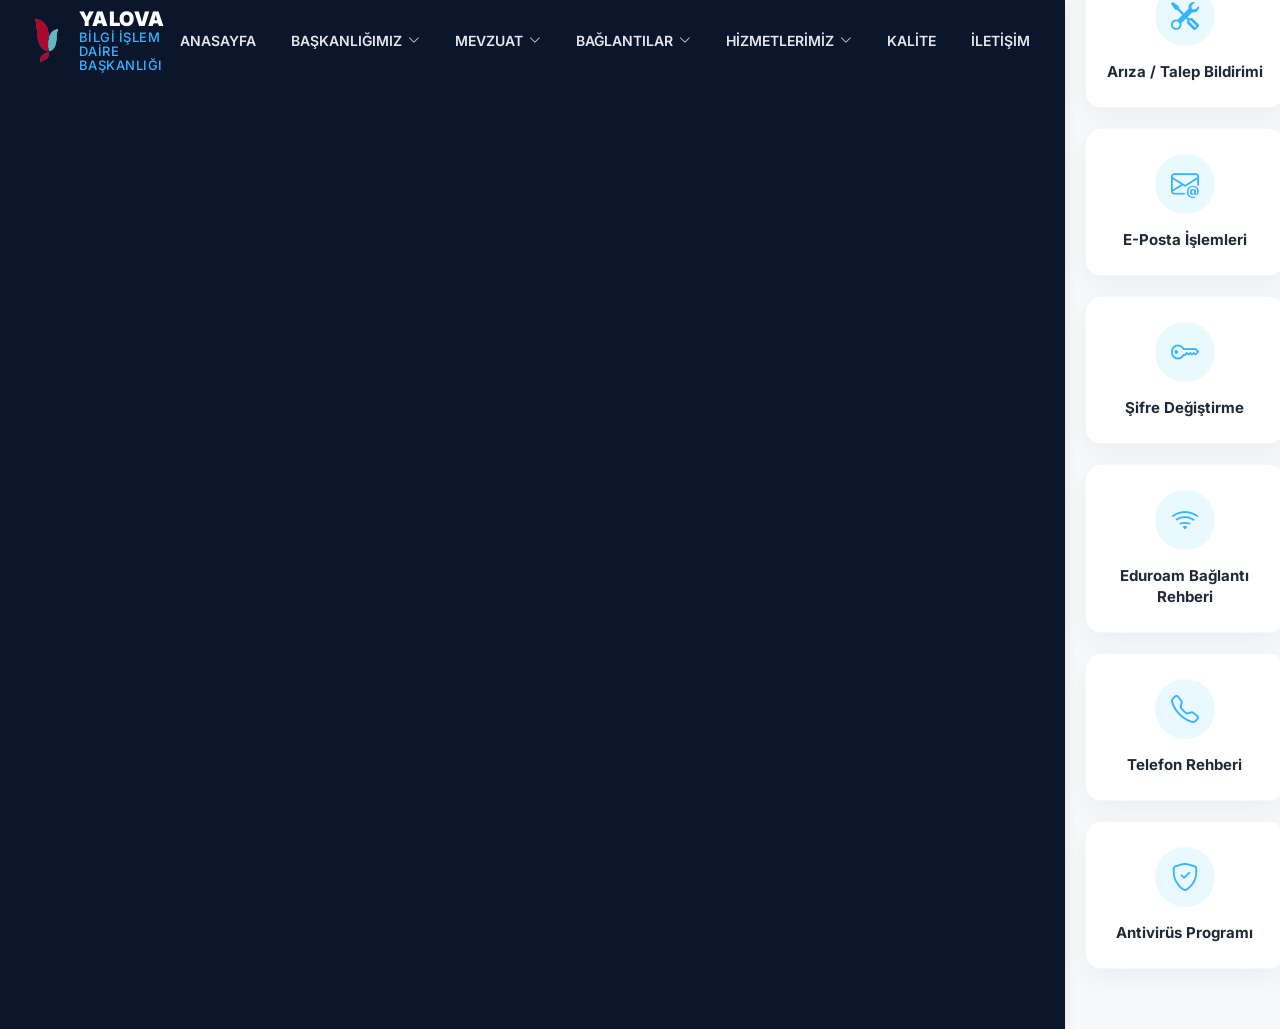
==== bilgi-islem.html @ 0c7792df "Fix BİDB sidebar link and add BİDB page files" ====
﻿<!DOCTYPE html>
<html lang="tr">
<head>
    <meta charset="UTF-8">
    <meta name="viewport" content="width=device-width, initial-scale=1.0">
    <title>Yalova Üniversitesi</title>
    <meta name="description" content="Yalova Üniversitesi resmi web sitesi">
    <link rel="preconnect" href="https://fonts.googleapis.com">
    <link rel="preconnect" href="https://fonts.gstatic.com" crossorigin>
    <link href="https://fonts.googleapis.com/css2?family=Inter:wght@300;400;500;600;700&display=swap" rel="stylesheet">
    <link href="https://cdn.jsdelivr.net/npm/bootstrap@5.3.3/dist/css/bootstrap.min.css" rel="stylesheet">
    <link href="https://cdn.jsdelivr.net/npm/bootstrap-icons@1.11.3/font/bootstrap-icons.min.css" rel="stylesheet">
    <link rel="stylesheet" href="css/sidebar.css">
    <link rel="stylesheet" href="css/slider.css">
    <link rel="stylesheet" href="css/quick-access.css">
    <link rel="stylesheet" href="css/news.css">
    <link rel="stylesheet" href="css/announcements.css?v=5">
    <link rel="stylesheet" href="css/events.css">
    <link rel="stylesheet" href="css/stats.css">
    <link rel="stylesheet" href="css/gallery.css">
    <link rel="stylesheet" href="css/footer.css">
    <link rel="stylesheet" href="css/bilgi-islem.css">
    <link rel="stylesheet" href="css/footer.css">
</head>
<body>

    <!-- 1. BİDB ÖZEL YATAY NAVBAR -->
    <header class="bidb-navbar">
        <div class="nav-container">
            <!-- Logo -->
            <a href="index.html" class="bidb-logo">
                <img src="yeni_logo_transparent.png" alt="Yalova Logo">
                <div class="bidb-logo-text">YALOVA<span>BİLGİ İŞLEM DAİRE BAŞKANLIĞI</span></div>
            </a>
            
            <!-- Menü -->
            <ul class="bidb-menu">
                <li><a href="bilgi-islem.html">ANASAYFA</a></li>
                <li>
                    <a href="#">BAŞKANLIĞIMIZ <i class="bi bi-chevron-down" style="font-size:12px;"></i></a>
                    <ul class="bidb-dropdown">
                        <li><a href="#">Misyon-Vizyon</a></li>
                        <li><a href="#">Görev Tanımları</a></li>
                        <li><a href="#">Yönetim</a></li>
                        <li><a href="#">Personeller Listesi</a></li>
                        <li><a href="#">Organizasyon Şeması</a></li>
                    </ul>
                </li>
                <li>
                    <a href="#">MEVZUAT <i class="bi bi-chevron-down" style="font-size:12px;"></i></a>
                    <ul class="bidb-dropdown">
                        <li><a href="#">Yönetmelikler</a></li>
                        <li><a href="#">Yönergeler</a></li>
                        <li><a href="#">Genelgeler</a></li>
                    </ul>
                </li>
                <li>
                    <a href="#">BAĞLANTILAR <i class="bi bi-chevron-down" style="font-size:12px;"></i></a>
                    <ul class="bidb-dropdown">
                        <li><a href="#">E-Posta Doğrulama</a></li>
                        <li><a href="#">Telefon Rehberi</a></li>
                        <li><a href="#">Antivirüs Programları</a></li>
                        <li><a href="#">Şifre Değiştirme İşlemleri</a></li>
                    </ul>
                </li>
                <li>
                    <a href="#">HİZMETLERİMİZ <i class="bi bi-chevron-down" style="font-size:12px;"></i></a>
                    <ul class="bidb-dropdown">
                        <li><a href="#">Arıza/Talep Takip Sistemi</a></li>
                        <li><a href="#">İp Telefon Kullanımı</a></li>
                        <li><a href="#">MaxQda Analiz Programı</a></li>
                    </ul>
                </li>
                <li><a href="#">KALİTE</a></li>
                <li><a href="#">İLETİŞİM</a></li>
            </ul>

            <button class="mobile-toggle"><i class="bi bi-list"></i></button>
        </div>
    </header>

    <!-- 2. SADE SLIDER -->
    <section class="bidb-slider-section">
        <div class="bidb-slide active">
            <!-- Örnek görsel için galerideki resimlerden birini kullandık -->
            <img src="images/galeri2.jpg" alt="Bilgi İşlem Merkezi">
            <div class="bidb-slide-content">
                <h2>Dijital Dönüşüm</h2>
                <p>Yalova Üniversitesi Bilişim Altyapısı Güçleniyor</p>
            </div>
        </div>
        <div class="bidb-slide">
            <img src="images/galeri4.jpg" alt="Laboratuvarlar">
            <div class="bidb-slide-content">
                <h2>Teknoloji Laboratuvarları</h2>
                <p>Öğrencilerimiz için modern ve kesintisiz ağ hizmetleri</p>
            </div>
        </div>
        
        <!-- Slider Kontrolleri -->
        <div class="slider-controls">
            <button class="slider-btn" id="bidbPrevBtn"><i class="bi bi-chevron-left"></i></button>
            <button class="slider-btn" id="bidbNextBtn"><i class="bi bi-chevron-right"></i></button>
        </div>
    </section>

    <!-- 3. HIZLI ERİŞİM (QUICK ACCESS) -->
    <section class="bidb-quick-access">
        <div class="quick-grid">
            <!-- Kart 1 -->
            <a href="#" class="quick-card">
                <div class="quick-icon-wrap"><i class="bi bi-tools"></i></div>
                <h3 class="quick-title">Arıza / Talep Bildirimi</h3>
            </a>
            <!-- Kart 2 -->
            <a href="#" class="quick-card">
                <div class="quick-icon-wrap"><i class="bi bi-envelope-at"></i></div>
                <h3 class="quick-title">E-Posta İşlemleri</h3>
            </a>
            <!-- Kart 3 -->
            <a href="#" class="quick-card">
                <div class="quick-icon-wrap"><i class="bi bi-key"></i></div>
                <h3 class="quick-title">Şifre Değiştirme</h3>
            </a>
            <!-- Kart 4 -->
            <a href="#" class="quick-card">
                <div class="quick-icon-wrap"><i class="bi bi-wifi"></i></div>
                <h3 class="quick-title">Eduroam Bağlantı Rehberi</h3>
            </a>
            <!-- Kart 5 -->
            <a href="#" class="quick-card">
                <div class="quick-icon-wrap"><i class="bi bi-telephone"></i></div>
                <h3 class="quick-title">Telefon Rehberi</h3>
            </a>
            <!-- Kart 6 -->
            <a href="#" class="quick-card">
                <div class="quick-icon-wrap"><i class="bi bi-shield-check"></i></div>
                <h3 class="quick-title">Antivirüs Programı</h3>
            </a>
        </div>
    </section>

    <!-- Örnek İçerik Alanı -->
    <section class="bidb-content-area">
        <h2 class="section-title">Duyurular & Güncellemeler</h2>
        <p style="color: var(--bidb-text-light); line-height: 1.6;">Bilgi İşlem Daire Başkanlığı sayfamıza hoş geldiniz. Yukarıdaki Hızlı Erişim menülerini kullanarak üniversitemizin bilişim hizmetlerine kolayca ulaşabilirsiniz. Bu sayfa içerikleri tamamen Bilgi İşlem biriminin resmi web yapısına sadık kalarak, daha modern ve kullanıcı dostu bir arayüzle sunulması amacıyla tasarlanmıştır.</p>
    </section>
<footer class="site-footer">
            <div class="footer-container">
                <!-- Sütun 1: İletişim -->
                <div class="footer-col">
                    <a href="index.html" class="footer-logo">
                        <img src="yeni_logo_transparent.png" alt="Yalova Logo" class="footer-logo-img">
                        <div class="footer-logo-text">YALOVA<span>ÜNİVERSİTESİ</span></div>
                    </a>
                    <ul class="footer-contact-list">
                        <li>
                            <i class="bi bi-geo-alt-fill"></i>
                            <span>Çınarcık Yolu Üzeri Merkez Kampüs<br>77200 Merkez / YALOVA</span>
                        </li>
                        <li>
                            <i class="bi bi-telephone-fill"></i>
                            <span>0 226 815 50 00</span>
                        </li>
                        <li>
                            <i class="bi bi-envelope-fill"></i>
                            <span>iletisim@yalova.edu.tr</span>
                        </li>
                    </ul>
                </div>

                <!-- Sütun 2: Üniversitemiz -->
                <div class="footer-col">
                    <h3 class="footer-heading">Üniversitemiz</h3>
                    <ul class="footer-links">
                        <li><a href="#">Hakkımızda</a></li>
                        <li><a href="#">Vizyon ve Misyon</a></li>
                        <li><a href="#">Yönetim</a></li>
                        <li><a href="#">Senato Kararları</a></li>
                        <li><a href="#">Kalite Koordinatörlüğü</a></li>
                        <li><a href="#">Mevzuat</a></li>
                    </ul>
                </div>

                <!-- Sütun 3: Akademik -->
                <div class="footer-col">
                    <h3 class="footer-heading">Akademik</h3>
                    <ul class="footer-links">
                        <li><a href="#">Fakülteler</a></li>
                        <li><a href="#">Enstitüler</a></li>
                        <li><a href="#">Yüksekokullar</a></li>
                        <li><a href="#">Meslek Yüksekokulları</a></li>
                        <li><a href="#">Araştırma Merkezleri</a></li>
                        <li><a href="#">Akademik Takvim</a></li>
                    </ul>
                </div>

                <!-- Sütun 4: Bülten & Sosyal Medya -->
                <div class="footer-col">
                    <h3 class="footer-heading">E-Bülten & Sosyal Medya</h3>
                    <div class="footer-newsletter">
                        <p>Kampüsteki son haberler, etkinlikler ve duyurulardan haberdar olmak için e-bültene kayıt olun.</p>
                        <form class="newsletter-form">
                            <input type="email" placeholder="E-posta adresiniz" class="newsletter-input" required>
                            <button type="submit" class="newsletter-btn">ABONE OL</button>
                        </form>
                    </div>
                    <div class="footer-socials">
                        <a href="#" title="Facebook"><i class="bi bi-facebook"></i></a>
                        <a href="#" title="Twitter"><i class="bi bi-twitter-x"></i></a>
                        <a href="#" title="Instagram"><i class="bi bi-instagram"></i></a>
                        <a href="#" title="LinkedIn"><i class="bi bi-linkedin"></i></a>
                        <a href="#" title="YouTube"><i class="bi bi-youtube"></i></a>
                    </div>
                </div>
            </div>

            <!-- Alt Bar -->
            <div class="footer-bottom">
                <div class="footer-bottom-text">
                    &copy; 2026 Yalova Üniversitesi - Tüm Hakları Saklıdır.
                </div>
                <div class="footer-bottom-links">
                    <a href="#">Gizlilik Politikası</a>
                    <a href="#">Kullanım Koşulları</a>
                    <a href="#">KVKK Aydınlatma Metni</a>
                </div>
            </div>
        </footer>
    <script src="js/bidb-slider.js"></script>
</body>
</html>
---- css/sidebar.css ----
/* =========================================
   YALOVA ÜNİVERSİTESİ — SIDEBAR CSS (AÇIK TEMA)
   Fotodaki tasarım referans alındı
   ========================================= */

@import url('https://fonts.googleapis.com/css2?family=Inter:wght@300;400;500;600;700&display=swap');

/* ---- VARIABLES ---- */
:root {
    --sidebar-width: 300px;

    --clr-red:        #C0162C;
    --clr-red-light:  #f8e8ea;
    --clr-red-mid:    #e8c0c6;

    --clr-bg:         #f4f5f7;
    --clr-surface:    #ffffff;
    --clr-border:     #e4e6ea;
    --clr-divider:    #eeeff2;

    --clr-text:       #1a1a2e;
    --clr-text-muted: #5a6270;
    --clr-text-dim:   #9aa0ab;

    --clr-label:      #9aa0ab;

    --radius-sm: 8px;
    --radius-md: 10px;

    --transition: all 0.22s cubic-bezier(0.4, 0, 0.2, 1);
    --shadow-sidebar: 2px 0 16px rgba(0,0,0,0.08);
}

/* ---- RESET ---- */
*, *::before, *::after {
    margin: 0; padding: 0;
    box-sizing: border-box;
}
html { scroll-behavior: smooth; }

body {
    font-family: 'Inter', sans-serif;
    background: var(--clr-bg);
    color: var(--clr-text);
    display: flex;
    min-height: 100vh;
    overflow-x: hidden;
}

a { text-decoration: none; color: inherit; }

/* Ana İçerik — Sidebar'ın sağındaki alan */
.main-content {
    margin-left: var(--sidebar-width);
    flex: 1;
    min-height: 100vh;
    overflow-y: auto;
    overflow-x: hidden;
}

/* =========================================
   SIDEBAR
   ========================================= */
.sidebar {
    position: fixed;
    top: 0; left: 0;
    width: var(--sidebar-width);
    height: 100vh;
    background: var(--clr-surface);
    border-right: 1px solid var(--clr-border);
    display: flex;
    flex-direction: column;
    z-index: 1000;
    overflow: hidden;
    box-shadow: var(--shadow-sidebar);
}

/* ---- LOGO ---- */
.sidebar-logo {
    padding: 22px 20px 18px;
    border-bottom: 1px solid var(--clr-divider);
    flex-shrink: 0;
}

.logo-wrapper {
    display: flex;
    align-items: center;
    gap: 12px;
    cursor: pointer;
}

.logo-img {
    width: 52px;
    height: 52px;
    object-fit: contain;
    flex-shrink: 0;
    transition: var(--transition);
}

.logo-wrapper:hover .logo-img {
    transform: scale(1.05);
}

.logo-text {
    display: flex;
    flex-direction: column;
    line-height: 1.15;
}

.logo-title {
    font-size: 18px;
    font-weight: 700;
    color: var(--clr-text);
    letter-spacing: 1px;
}

.logo-sub {
    font-size: 13px;
    font-weight: 500;
    color: var(--clr-text-muted);
    letter-spacing: 0.3px;
    margin-top: 2px;
}

/* ---- SEARCH ---- */
.sidebar-search {
    padding: 14px 16px 10px;
    flex-shrink: 0;
}

.search-box {
    position: relative;
    display: flex;
    align-items: center;
}

.search-icon {
    position: absolute;
    left: 12px;
    color: var(--clr-text-dim);
    font-size: 14px;
    pointer-events: none;
}

#sidebarSearch {
    width: 100%;
    background: var(--clr-bg);
    border: 1px solid var(--clr-border);
    border-radius: var(--radius-sm);
    padding: 10px 12px 10px 36px;
    color: var(--clr-text);
    font-size: 14px;
    font-family: 'Inter', sans-serif;
    transition: var(--transition);
    outline: none;
}

#sidebarSearch::placeholder {
    color: var(--clr-text-dim);
}

#sidebarSearch:focus {
    border-color: var(--clr-red);
    background: #fff;
    box-shadow: 0 0 0 3px rgba(192,22,44,0.1);
}

/* ---- HIZLI ERİŞİM ---- */
.quick-links {
    padding: 4px 14px 8px;
    display: flex;
    flex-direction: column;
    gap: 2px;
    border-bottom: 1px solid var(--clr-divider);
    flex-shrink: 0;
}

.quick-btn {
    display: flex;
    align-items: center;
    gap: 8px;
    padding: 8px 12px;
    border-radius: var(--radius-sm);
    font-size: 12px;
    font-weight: 600;
    letter-spacing: 0.3px;
    transition: var(--transition);
    cursor: pointer;
}

.quick-btn i {
    font-size: 14px;
}

/* Kırmızı dolu buton (ADAY ÖĞRENCİ) */
.quick-btn-primary {
    background: var(--clr-red);
    color: #fff;
}

.quick-btn-primary:hover {
    background: #a01325;
    color: #fff;
    transform: translateX(2px);
    box-shadow: 0 4px 14px rgba(192,22,44,0.3);
}

/* Düz linkler (ÖĞRENCİ, MEZUN) */
.quick-btn-secondary {
    background: transparent;
    color: var(--clr-text);
}

.quick-btn-secondary i {
    color: var(--clr-text-muted);
}

.quick-btn-secondary:hover {
    background: var(--clr-bg);
    color: var(--clr-red);
    padding-left: 20px;
}

.quick-btn-secondary:hover i {
    color: var(--clr-red);
}

/* ---- NAVİGASYON ---- */
.sidebar-nav {
    flex: 1;
    overflow-y: auto;
    overflow-x: hidden;
    padding: 10px 0 8px;
    scrollbar-width: thin;
    scrollbar-color: var(--clr-red-mid) transparent;
}

.sidebar-nav::-webkit-scrollbar { width: 3px; }
.sidebar-nav::-webkit-scrollbar-track { background: transparent; }
.sidebar-nav::-webkit-scrollbar-thumb { background: var(--clr-red-mid); border-radius: 4px; }

/* Kategori Etiketi */
.nav-section-label {
    padding: 14px 20px 5px;
    font-size: 11px;
    font-weight: 700;
    letter-spacing: 1.2px;
    color: var(--clr-label);
    text-transform: uppercase;
}

/* Nav Item — hem link hem tıklanabilir div */
.nav-item {
    display: flex;
    align-items: center;
    gap: 13px;
    padding: 12px 20px;
    margin: 1px 8px;
    border-radius: var(--radius-md);
    font-size: 15px;
    font-weight: 500;
    color: var(--clr-text);
    cursor: pointer;
    transition: var(--transition);
    user-select: none;
    position: relative;
}

.nav-item:hover {
    background: var(--clr-bg);
    color: var(--clr-red);
}

.nav-item:hover .nav-icon {
    color: var(--clr-red);
}

/* Aktif öğe */
.nav-item.active {
    background: var(--clr-red-light);
    color: var(--clr-red);
    font-weight: 600;
}

.nav-item.active::before {
    content: '';
    position: absolute;
    left: 0;
    top: 6px; bottom: 6px;
    width: 3px;
    background: var(--clr-red);
    border-radius: 0 3px 3px 0;
    margin-left: -8px;
}

.nav-item.active .nav-icon {
    color: var(--clr-red);
}

/* Açık submenu olan item */
.nav-item.open {
    color: var(--clr-red);
    background: var(--clr-red-light);
}

.nav-item.open .nav-arrow {
    transform: rotate(90deg);
    color: var(--clr-red);
}

.nav-item.open .nav-icon {
    color: var(--clr-red);
}

/* İkonlar */
.nav-icon {
    font-size: 17px;
    color: var(--clr-text-muted);
    flex-shrink: 0;
    transition: var(--transition);
}

.nav-text {
    flex: 1;
    white-space: nowrap;
    overflow: hidden;
    text-overflow: ellipsis;
}

/* Ok işareti */
.nav-arrow {
    font-size: 11px;
    color: var(--clr-text-dim);
    flex-shrink: 0;
    transition: transform 0.25s ease, color 0.25s ease;
    margin-left: auto;
}

/* ---- SUBMENU (FULL-PAGE MEGA MENU) ---- */
.submenu {
    position: fixed;
    top: 0 !important; /* JS'ten gelen top değerini ezer, tam sayfa olur */
    left: var(--sidebar-width);
    width: calc(100vw - var(--sidebar-width));
    height: 100vh;
    background: rgba(255, 255, 255, 0.97); /* Cam efekti için hafif saydam */
    backdrop-filter: blur(20px);
    -webkit-backdrop-filter: blur(20px);
    border: none;
    border-left: 1px solid rgba(0,0,0,0.05);
    border-radius: 0;
    box-shadow: none;
    z-index: 1050;
    margin: 0;
    
    opacity: 0;
    visibility: hidden;
    transform: translateX(-30px);
    transition: all 0.4s cubic-bezier(0.16, 1, 0.3, 1);
    
    padding: 60px 80px;
    column-width: 280px; /* Ekrana sığdığı kadar sütun açar */
    column-gap: 50px;
    overflow-y: auto;
    overflow-x: auto;
}

.submenu.open {
    opacity: 1;
    visibility: visible;
    transform: translateX(0);
}

.sub-item {
    display: flex;
    align-items: center;
    gap: 12px;
    padding: 10px 15px;
    font-size: 15px;
    font-weight: 500;
    color: var(--clr-text);
    transition: var(--transition);
    cursor: pointer;
    position: relative;
    border-radius: 8px;
    break-inside: avoid; /* Sütun bölünmesini engeller */
    margin-bottom: 4px;
}

.sub-item i {
    font-size: 18px;
    color: var(--clr-text-muted);
    flex-shrink: 0;
    transition: var(--transition);
}

.sub-item:hover {
    color: var(--clr-red);
    background: rgba(192,22,44,0.05);
    padding-left: 20px;
}

.sub-item:hover i {
    color: var(--clr-red);
}

/* Alt-grup içindeki girintili item */
.sub-item-child {
    padding-left: 25px;
}

.sub-item-child:hover {
    padding-left: 30px;
}

/* Alt-grup başlığı */
.sub-group-label {
    padding: 0 0 10px 5px;
    margin-bottom: 10px;
    font-size: 13px;
    font-weight: 800;
    letter-spacing: 1px;
    color: var(--clr-red);
    text-transform: uppercase;
    border-bottom: 2px solid rgba(192,22,44,0.1);
    break-after: avoid; /* Altındaki menüden kopmasını engeller */
    break-before: column; /* Başlıklar her zaman yeni bir sütunun en üstünden başlar */
}

/* İlk elemanın üstündeki boşluğu al */
.submenu .sub-group-label:first-child {
    break-before: auto;
}

/* ---- FOOTER (SOSYAL + DİL) ---- */
.sidebar-footer {
    border-top: 1px solid var(--clr-divider);
    padding: 12px 16px 16px;
    flex-shrink: 0;
}

.sidebar-social {
    display: flex;
    gap: 8px;
    margin-bottom: 12px;
}

.social-link {
    width: 36px; height: 36px;
    display: flex;
    align-items: center;
    justify-content: center;
    border-radius: 50%;
    background: var(--clr-bg);
    border: 1px solid var(--clr-border);
    color: var(--clr-text-muted);
    font-size: 15px;
    transition: var(--transition);
}

.social-link:hover {
    background: var(--clr-red);
    border-color: var(--clr-red);
    color: #fff;
    transform: translateY(-2px);
    box-shadow: 0 4px 12px rgba(192,22,44,0.3);
}

.sidebar-lang {
    display: flex;
    gap: 6px;
}

.lang-btn {
    flex: 0;
    padding: 6px 18px;
    background: transparent;
    border: 1px solid var(--clr-border);
    border-radius: 6px;
    color: var(--clr-text-muted);
    font-size: 13px;
    font-weight: 600;
    cursor: pointer;
    transition: var(--transition);
    font-family: 'Inter', sans-serif;
}

.lang-btn:hover {
    border-color: var(--clr-red);
    color: var(--clr-red);
}

.lang-btn.active {
    background: var(--clr-red);
    border-color: var(--clr-red);
    color: #fff;
}

/* ---- ANA İÇERİK ---- */
.main-content {
    margin-left: var(--sidebar-width);
    flex: 1;
    min-height: 100vh;
    background: var(--clr-bg);
    padding: 40px;
}

.content-placeholder {
    display: flex;
    flex-direction: column;
    align-items: center;
    justify-content: center;
    min-height: 80vh;
    text-align: center;
}

.content-placeholder h1 {
    font-size: 42px;
    font-weight: 700;
    color: var(--clr-text);
    margin-bottom: 10px;
}

.content-placeholder p {
    color: var(--clr-text-muted);
    font-size: 16px;
}

/* ---- HAMBURGER (MOBİL) ---- */
.hamburger-btn {
    display: none;
    position: fixed;
    top: 14px; left: 14px;
    z-index: 1100;
    flex-direction: column;
    gap: 5px;
    background: var(--clr-red);
    border: none;
    padding: 10px;
    border-radius: var(--radius-sm);
    cursor: pointer;
    box-shadow: 0 3px 12px rgba(192,22,44,0.4);
}

.hamburger-btn span {
    display: block;
    width: 20px; height: 2px;
    background: #fff;
    border-radius: 2px;
    transition: var(--transition);
}

/* ---- OVERLAY (MOBİL) ---- */
.sidebar-overlay {
    display: none;
    position: fixed;
    inset: 0;
    background: rgba(0,0,0,0.35);
    z-index: 999;
    opacity: 0;
    transition: opacity 0.3s ease;
}

.sidebar-overlay.active {
    display: block;
    opacity: 1;
}

/* ---- RESPONSIVE ---- */
@media (max-width: 768px) {
    .sidebar {
        transform: translateX(-100%);
        transition: transform 0.3s cubic-bezier(0.4, 0, 0.2, 1);
    }
    .sidebar.open { transform: translateX(0); }
    .hamburger-btn { display: flex; }
    .main-content { margin-left: 0; padding: 60px 20px 20px; }
}

/* ---- GİRİŞ ANİMASYONU ---- */
.nav-item, .quick-btn {
    animation: slideIn 0.3s ease forwards;
    opacity: 0;
}

@keyframes slideIn {
    from { opacity: 0; transform: translateX(-10px); }
    to   { opacity: 1; transform: translateX(0); }
}
---- css/slider.css ----
/* =========================================
   YALOVA ÜNİVERSİTESİ — SLIDER (HERO) CSS
   ========================================= */

.hero-section {
    position: relative;
    width: 100%;
    height: 100vh;
    overflow: hidden;
    background: #000;
}

/* ---- SLIDER ITEMS ---- */
.hero-slide {
    position: absolute;
    inset: 0;
    opacity: 0;
    visibility: hidden;
    transition: opacity 1s ease-in-out, visibility 1s ease-in-out;
}

.hero-slide.active {
    opacity: 1;
    visibility: visible;
}

/* Arka plan resmi */
.hero-bg {
    position: absolute;
    inset: 0;
    width: 100%;
    height: 100%;
    object-fit: cover;
    transform: scale(1.05);
    transition: transform 6s ease-out;
}

.hero-slide.active .hero-bg {
    transform: scale(1); /* Ken Burns effekti */
}

/* Gradient Overlay (Okunabilirlik için) */
.hero-overlay {
    position: absolute;
    inset: 0;
    background: linear-gradient(to right, rgba(0,0,0,0.8) 0%, rgba(0,0,0,0.2) 50%, rgba(0,0,0,0) 100%),
                linear-gradient(to top, rgba(0,0,0,0.6) 0%, transparent 40%);
}

/* ---- İÇERİK (GLASSMORPHISM CARD) ---- */
.hero-content {
    position: absolute;
    bottom: 80px;
    left: 60px;
    max-width: 550px;
    padding: 45px;
    background: rgba(10, 15, 25, 0.45);
    backdrop-filter: blur(16px);
    -webkit-backdrop-filter: blur(16px);
    border: 1px solid rgba(255, 255, 255, 0.15);
    border-radius: 24px;
    color: #fff;
    transform: translateY(30px);
    opacity: 0;
    transition: all 0.8s cubic-bezier(0.16, 1, 0.3, 1) 0.3s;
    box-shadow: 0 20px 40px rgba(0,0,0,0.3);
}

.hero-slide.active .hero-content {
    transform: translateY(0);
    opacity: 1;
}

.hero-badge {
    display: inline-block;
    padding: 6px 14px;
    background: var(--clr-red);
    color: #fff;
    font-size: 11px;
    font-weight: 700;
    letter-spacing: 2px;
    text-transform: uppercase;
    border-radius: 30px;
    margin-bottom: 20px;
}

.hero-title {
    font-size: 46px;
    font-weight: 800;
    line-height: 1.15;
    margin-bottom: 15px;
    text-shadow: 0 4px 20px rgba(0,0,0,0.5);
    color: #ffffff;
}

.hero-desc {
    font-size: 17px;
    font-weight: 300;
    line-height: 1.6;
    color: rgba(255, 255, 255, 0.9);
    margin-bottom: 35px;
}

.hero-btn {
    display: inline-flex;
    align-items: center;
    gap: 10px;
    padding: 14px 28px;
    background: #fff;
    color: var(--clr-text);
    font-size: 15px;
    font-weight: 600;
    border-radius: 8px;
    transition: all 0.3s ease;
}

.hero-btn i {
    font-size: 18px;
    transition: transform 0.3s ease;
}

.hero-btn:hover {
    background: var(--clr-red);
    color: #fff;
    box-shadow: 0 10px 20px rgba(192,22,44,0.3);
}

.hero-btn:hover i {
    transform: translateX(4px);
}

/* ---- NAVİGASYON (SAĞ TARAF) ---- */
.hero-nav {
    position: absolute;
    right: 40px;
    top: 50%;
    transform: translateY(-50%);
    display: flex;
    flex-direction: column;
    align-items: center;
    gap: 10px;
    z-index: 10;
}

.nav-dot-container {
    display: flex;
    align-items: center;
    justify-content: center;
    padding: 0 10px; /* Tıklama alanı için */
    cursor: pointer;
}

.nav-dot {
    width: 4px;
    height: 45px;
    background: rgba(255,255,255,0.3);
    border-radius: 4px;
    transition: all 0.4s ease;
    position: relative;
    overflow: hidden;
}

.nav-dot-fill {
    position: absolute;
    top: 0; left: 0;
    width: 100%;
    height: 0%;
    background: var(--clr-red);
    border-radius: 4px;
}

/* Hover State */
.nav-dot-container:hover .nav-dot {
    background: rgba(255,255,255,0.6);
}

/* Active State */
.nav-dot-container.active .nav-dot {
    background: rgba(255,255,255,0.6);
    height: 55px;
}

.nav-dot-container.active .nav-dot-fill {
    transition: height linear;
}

/* ---- OKLAR ---- */
.hero-arrows {
    position: absolute;
    bottom: 50px;
    right: 50px;
    display: flex;
    gap: 15px;
    z-index: 10;
}

.hero-arrow {
    width: 48px;
    height: 48px;
    border-radius: 50%;
    background: rgba(255, 255, 255, 0.1);
    border: 1px solid rgba(255, 255, 255, 0.2);
    color: #fff;
    font-size: 20px;
    display: flex;
    align-items: center;
    justify-content: center;
    cursor: pointer;
    backdrop-filter: blur(10px);
    transition: all 0.3s ease;
}

.hero-arrow:hover {
    background: var(--clr-red);
    border-color: var(--clr-red);
    transform: scale(1.1);
}

/* Progress animasyonunu JS'den yöneteceğiz */

/* ---- RESPONSIVE ---- */
@media (max-width: 992px) {
    .hero-content {
        left: 30px;
        bottom: 50px;
        right: 30px;
        max-width: none;
    }
    .hero-nav {
        right: 20px;
    }
    .hero-arrows {
        bottom: 30px;
        right: 30px;
        gap: 10px;
    }
    .hero-arrow {
        width: 40px; height: 40px; font-size: 16px;
    }
}
@media (max-width: 768px) {
    .hero-title {
        font-size: 32px;
    }
    .hero-desc {
        font-size: 14px;
    }
    .hero-nav {
        display: none; /* Mobilde gizle */
    }
}
---- css/quick-access.css ----
/* =========================================
   YALOVA ÜNİVERSİTESİ — HIZLI ERİŞİM (QUICK ACCESS) CSS
   ========================================= */

.quick-access-section {
    padding: 60px 40px;
    background: #f4f6f9; /* Çok hafif grimsi, ferah arka plan */
    position: relative;
    /* Slider'ın üzerine doğru hafif taşıralım (Modern görünüm) */
    margin-top: -50px;
    z-index: 20;
    border-radius: 40px 40px 0 0; /* Sadece üst köşeler kavisli */
    box-shadow: 0 -15px 40px rgba(0,0,0,0.08);
}

.qa-grid {
    display: grid;
    grid-template-columns: repeat(6, 1fr);
    gap: 25px;
    max-width: 1400px;
    margin: 0 auto;
}

.qa-item {
    display: flex;
    flex-direction: column;
    align-items: center;
    justify-content: center;
    text-decoration: none;
    background: #ffffff;
    border-radius: 24px;
    padding: 35px 15px;
    box-shadow: 0 10px 30px rgba(0,0,0,0.03);
    transition: all 0.4s cubic-bezier(0.16, 1, 0.3, 1);
    position: relative;
    overflow: hidden;
    border: 1px solid rgba(0,0,0,0.02);
}

.qa-icon {
    width: 70px;
    height: 70px;
    background: rgba(192, 22, 44, 0.05); /* Kırmızımsı çok hafif zemin */
    color: var(--clr-red);
    border-radius: 50%;
    display: flex;
    align-items: center;
    justify-content: center;
    font-size: 30px;
    margin-bottom: 18px;
    transition: all 0.4s cubic-bezier(0.16, 1, 0.3, 1);
}

.qa-text {
    color: var(--clr-text);
    font-size: 13px;
    font-weight: 700;
    text-transform: uppercase;
    letter-spacing: 0.5px;
    text-align: center;
    transition: color 0.4s ease;
}

/* Hover Efektleri (Farklı ve Modern Tasarım Dokunuşu) */
.qa-item:hover {
    transform: translateY(-12px); /* Yukarı kalkar */
    box-shadow: 0 20px 40px rgba(192, 22, 44, 0.2); /* Kırmızı gölge */
    background: var(--clr-red); /* Kart tamamen kırmızı olur */
    border-color: var(--clr-red);
}

.qa-item:hover .qa-icon {
    background: rgba(255, 255, 255, 0.2); /* İkon zemini beyaz/saydam olur */
    color: #ffffff;
    transform: scale(1.15) rotate(5deg); /* İkon büyür ve hafifçe döner */
}

.qa-item:hover .qa-text {
    color: #ffffff; /* Yazı beyaz olur */
}

/* Responsive Düzenlemeler */
@media (max-width: 1400px) {
    .qa-grid {
        gap: 15px;
    }
}
@media (max-width: 1200px) {
    .qa-grid { 
        grid-template-columns: repeat(4, 1fr); 
        gap: 20px;
    }
}
@media (max-width: 768px) {
    .qa-grid { 
        grid-template-columns: repeat(3, 1fr); 
    }
    .qa-icon { 
        width: 55px; height: 55px; font-size: 24px; 
    }
    .qa-text { 
        font-size: 11px; 
    }
    .quick-access-section {
        padding: 40px 20px;
        border-radius: 25px 25px 0 0;
    }
}
@media (max-width: 576px) {
    .qa-grid { 
        grid-template-columns: repeat(2, 1fr); 
    }
}
---- css/news.css ----
/* =========================================
   YALOVA ÜNİVERSİTESİ — HABERLER CSS
   ========================================= */

.news-section {
    padding: 70px 40px 80px;
    background: #ffffff;
}

/* ---- BÖLÜM BAŞLIĞI ---- */
.news-header {
    display: flex;
    align-items: flex-end;
    justify-content: space-between;
    margin-bottom: 30px;
}

.news-title {
    font-size: 13px;
    font-weight: 700;
    letter-spacing: 2px;
    text-transform: uppercase;
    color: var(--clr-red);
    margin-bottom: 8px;
}

.news-title-big {
    font-size: 36px;
    font-weight: 800;
    color: var(--clr-text);
    line-height: 1.1;
}

.news-header-right {
    display: flex;
    align-items: center;
    gap: 24px;
}

.news-header-arrows {
    display: flex;
    gap: 8px;
}

.news-header-arrow {
    width: 42px;
    height: 42px;
    border-radius: 50%;
    background: #f0f2f5;
    border: none;
    color: var(--clr-text);
    font-size: 16px;
    display: flex;
    align-items: center;
    justify-content: center;
    cursor: pointer;
    transition: all 0.3s cubic-bezier(0.16, 1, 0.3, 1);
}

.news-header-arrow:hover {
    background: var(--clr-red);
    color: #fff;
    transform: translateY(-2px) scale(1.05);
    box-shadow: 0 6px 16px rgba(192, 22, 44, 0.3);
}

.news-all-link {
    display: flex;
    align-items: center;
    gap: 8px;
    text-decoration: none;
    color: var(--clr-red);
    font-size: 14px;
    font-weight: 600;
    transition: gap 0.3s ease;
    padding-bottom: 4px;
    border-bottom: 2px solid rgba(192,22,44,0.2);
}

.news-all-link:hover {
    gap: 14px;
    border-bottom-color: var(--clr-red);
}

/* ---- TICKER (KAYAN YAZI) ---- */
.news-ticker-wrap {
    display: flex;
    align-items: center;
    background: var(--clr-red);
    border-radius: 14px;
    overflow: hidden;
    margin-bottom: 40px;
    height: 52px;
}

.news-ticker-label {
    flex-shrink: 0;
    background: rgba(0,0,0,0.25);
    color: #fff;
    font-size: 11px;
    font-weight: 800;
    letter-spacing: 1.5px;
    text-transform: uppercase;
    padding: 0 22px;
    height: 100%;
    display: flex;
    align-items: center;
    gap: 8px;
    border-right: 1px solid rgba(255,255,255,0.15);
}

.ticker-dot {
    width: 8px;
    height: 8px;
    background: #fff;
    border-radius: 50%;
    animation: blink 1s infinite;
}

@keyframes blink {
    0%, 100% { opacity: 1; }
    50% { opacity: 0.2; }
}

.news-ticker-inner {
    overflow: hidden;
    flex: 1;
    height: 100%;
    display: flex;
    align-items: center;
}

.news-ticker-content {
    display: flex;
    gap: 80px;
    white-space: nowrap;
    color: #fff;
    font-size: 14px;
    font-weight: 500;
    animation: ticker-scroll 35s linear infinite;
    padding-left: 30px;
}

.news-ticker-content span::before {
    content: "●";
    margin-right: 12px;
    font-size: 8px;
    opacity: 0.6;
    vertical-align: middle;
}

.news-ticker-wrap:hover .news-ticker-content {
    animation-play-state: paused; /* Hover'da duraklar */
}

@keyframes ticker-scroll {
    0%   { transform: translateX(0); }
    100% { transform: translateX(-50%); }
}

/* ---- SCROLL OKLAR (Büyük Yüzen Oklar) ---- */
.news-scroll-container {
    position: relative;
}

.news-track {
    display: flex;
    gap: 25px;
    overflow-x: auto;
    scroll-snap-type: x mandatory;
    -webkit-overflow-scrolling: touch;
    padding-bottom: 20px;
    padding-left: 5px;
    padding-right: 5px;
    /* Scrollbar gizle */
    scrollbar-width: none;
    -ms-overflow-style: none;
}

.news-track::-webkit-scrollbar {
    display: none;
}

/* Eski yandan oklar — artık kullanılmıyor */
.news-arrow { display: none; }
.news-arrow-prev { display: none; }
.news-arrow-next { display: none; }

/* Sağ kenar soluk gradient — daha fazla var ipucu */
.news-scroll-container::after {
    content: '';
    position: absolute;
    right: 0; top: 0;
    width: 80px;
    height: calc(100% - 20px);
    background: linear-gradient(to right, transparent, rgba(255,255,255,0.9));
    pointer-events: none;
    z-index: 5;
    border-radius: 0 24px 24px 0;
}

/* ---- HABER KARTI ---- */
.news-card {
    flex: 0 0 340px;
    scroll-snap-align: start;
    background: #fff;
    border-radius: 24px;
    overflow: hidden;
    text-decoration: none;
    border: 1px solid #f0f0f0;
    box-shadow: 0 4px 20px rgba(0,0,0,0.04);
    transition: transform 0.4s cubic-bezier(0.16,1,0.3,1),
                box-shadow 0.4s cubic-bezier(0.16,1,0.3,1);
    display: flex;
    flex-direction: column;
}

.news-card:hover {
    transform: translateY(-10px);
    box-shadow: 0 25px 50px rgba(0,0,0,0.12);
}

.news-card-img {
    width: 100%;
    height: 210px;
    object-fit: cover;
    display: block;
    transition: transform 0.6s ease;
}

.news-card:hover .news-card-img {
    transform: scale(1.07);
}

.news-card-img-wrap {
    overflow: hidden;
    position: relative;
}

.news-card-cat {
    position: absolute;
    top: 16px;
    left: 16px;
    background: var(--clr-red);
    color: #fff;
    font-size: 11px;
    font-weight: 700;
    letter-spacing: 0.8px;
    text-transform: uppercase;
    padding: 5px 12px;
    border-radius: 50px;
    z-index: 2;
}

.news-card-body {
    padding: 22px 24px 26px;
    display: flex;
    flex-direction: column;
    flex: 1;
}

.news-card-date {
    font-size: 12px;
    color: #aaa;
    font-weight: 500;
    margin-bottom: 10px;
    display: flex;
    align-items: center;
    gap: 6px;
}

.news-card-headline {
    font-size: 17px;
    font-weight: 700;
    color: var(--clr-text);
    line-height: 1.45;
    flex: 1;
    transition: color 0.3s ease;
}

.news-card:hover .news-card-headline {
    color: var(--clr-red);
}

.news-card-footer {
    display: flex;
    align-items: center;
    gap: 6px;
    color: var(--clr-red);
    font-size: 13px;
    font-weight: 600;
    margin-top: 16px;
    transition: gap 0.3s ease;
}

.news-card:hover .news-card-footer {
    gap: 10px;
}

/* Eski news-nav — artık kullanılmıyor (oklar kart yanında) */
.news-nav { display: none; }
.news-nav-btn { display: none; }

/* Kartların Altında Sağ Köşe Okları */
.news-bottom-arrows {
    display: flex;
    justify-content: flex-end;
    gap: 10px;
    margin-top: 20px;
}
---- css/announcements.css ----
/* =========================================
   YALOVA ÜNİVERSİTESİ - DUYURULAR CSS (AÇIK TEMA)
   ========================================= */

.announcements-section {
    background: linear-gradient(135deg, #0b1c3b 0%, #1a365d 100%); /* Zengin lacivert degrade */
    padding: 70px 40px;
    position: relative;
    overflow: hidden;
}

/* Arka plan parlama efekti (Turkuaz ile uyumlu beyaz parlama) */
.announcements-section::before {
    content: '';
    position: absolute;
    top: -20%;
    left: 10%;
    width: 600px;
    height: 600px;
    background: radial-gradient(circle, rgba(255, 255, 255, 0.15) 0%, transparent 70%);
    pointer-events: none;
    z-index: 1;
}

/* ---- BAŞLIK VE BUTONLAR ---- */
.ann-header {
    display: flex;
    align-items: center;
    justify-content: space-between;
    margin-bottom: 40px;
    position: relative;
    z-index: 2;
}

.ann-header-left {
    display: flex;
    align-items: center;
    gap: 24px;
}

.ann-title {
    font-size: 26px;
    font-weight: 900;
    color: #fff;
    letter-spacing: 1px;
    margin: 0;
}

.ann-arrows {
    display: flex;
    gap: 12px;
}

.ann-arrow {
    width: 40px;
    height: 40px;
    border-radius: 50%;
    background: #fff;
    border: 1px solid #e2e8f0;
    color: var(--clr-text);
    display: flex;
    align-items: center;
    justify-content: center;
    cursor: pointer;
    transition: all 0.3s ease;
    box-shadow: 0 2px 5px rgba(0,0,0,0.05);
}

.ann-arrow:hover {
    background: var(--clr-red);
    border-color: var(--clr-red);
    color: #fff;
    transform: scale(1.05);
}

.ann-all-btn {
    background: #fff;
    color: var(--clr-text);
    padding: 12px 24px;
    border-radius: 50px;
    text-decoration: none;
    font-size: 13px;
    font-weight: 700;
    letter-spacing: 0.5px;
    display: flex;
    align-items: center;
    gap: 8px;
    border: 1px solid #e2e8f0;
    transition: all 0.3s ease;
}

.ann-all-btn i {
    color: var(--clr-red);
    font-size: 16px;
}

.ann-all-btn:hover {
    box-shadow: 0 8px 20px rgba(0,0,0,0.08);
    transform: translateY(-2px);
    border-color: #d1d5db;
}

/* ---- KARTLARIN KAYDIRMA ALANI ---- */
.ann-scroll-container {
    position: relative;
    z-index: 2;
    margin: 0 -40px; 
    padding: 0 40px 20px 40px; 
}

.ann-track {
    display: flex;
    gap: 20px;
    overflow-x: auto;
    scroll-snap-type: x mandatory;
    scrollbar-width: none;
    -ms-overflow-style: none;
    padding-bottom: 20px;
    padding-top: 10px;
}

.ann-track::-webkit-scrollbar {
    display: none; 
}

/* ---- KART TASARIMI ---- */
.ann-card {
    background: #fff;
    border: 1px solid #f0f0f0;
    border-radius: 20px;
    padding: 24px;
    display: flex;
    align-items: center;
    gap: 24px;
    text-decoration: none;
    min-width: 440px;
    max-width: 440px;
    scroll-snap-align: start;
    transition: all 0.4s cubic-bezier(0.16,1,0.3,1);
    position: relative;
    overflow: hidden;
    box-shadow: 0 4px 15px rgba(0,0,0,0.02);
}

.ann-card:hover {
    transform: translateY(-6px);
    border-color: rgba(192,22,44,0.2);
    box-shadow: 0 15px 35px rgba(0,0,0,0.08);
}

.ann-date-box {
    background: rgba(192,22,44,0.06);
    border-radius: 14px;
    width: 76px;
    height: 76px;
    display: flex;
    flex-direction: column;
    align-items: center;
    justify-content: center;
    flex-shrink: 0;
    transition: background 0.3s ease;
}

.ann-card:hover .ann-date-box {
    background: var(--clr-red);
}

.ann-day {
    font-size: 28px;
    font-weight: 800;
    line-height: 1;
    color: var(--clr-red);
    transition: color 0.3s ease;
}

.ann-card:hover .ann-day {
    color: #fff;
}

.ann-month {
    font-size: 11px;
    font-weight: 600;
    text-transform: uppercase;
    color: var(--clr-text);
    margin-top: 4px;
    letter-spacing: 0.5px;
    transition: color 0.3s ease;
}

.ann-card:hover .ann-month {
    color: rgba(255,255,255,0.9);
}

.ann-content {
    flex: 1;
    display: flex;
    flex-direction: column;
    gap: 12px;
}

.ann-text {
    font-size: 15px;
    font-weight: 600;
    color: var(--clr-text);
    line-height: 1.5;
    margin: 0;
    display: -webkit-box;
    -webkit-line-clamp: 2;
    -webkit-box-orient: vertical;
    overflow: hidden;
    transition: color 0.3s ease;
}

.ann-card:hover .ann-text {
    color: var(--clr-red);
}

.ann-icon-wrap {
    align-self: flex-end;
    width: 28px;
    height: 28px;
    border-radius: 50%;
    border: 1px solid #e2e8f0;
    display: flex;
    align-items: center;
    justify-content: center;
    color: #94a3b8;
    transition: all 0.3s ease;
}

.ann-card:hover .ann-icon-wrap {
    background: var(--clr-red);
    border-color: var(--clr-red);
    color: #fff;
    transform: translateX(4px);
}
---- css/events.css ----
/* =========================================
   YALOVA ÜNİVERSİTESİ - ETKİNLİKLER CSS
   ========================================= */

.events-section {
    background: #fff;
    padding: 80px 40px;
    position: relative;
    border-top: 1px solid #f0f0f0;
}

.events-header {
    display: flex;
    justify-content: space-between;
    align-items: center;
    margin-bottom: 40px;
}

.events-title {
    font-size: 32px;
    font-weight: 900;
    color: var(--clr-text);
    margin: 0;
    position: relative;
    padding-left: 15px;
}
.events-title::before {
    content: '';
    position: absolute;
    left: 0; top: 10%; bottom: 10%;
    width: 5px;
    background: var(--clr-red);
    border-radius: 5px;
}

.events-all-btn {
    background: #f8f9fa;
    color: var(--clr-text);
    padding: 12px 24px;
    border-radius: 50px;
    text-decoration: none;
    font-size: 14px;
    font-weight: 700;
    border: 1px solid #e2e8f0;
    transition: all 0.3s ease;
}
.events-all-btn:hover {
    background: var(--clr-red);
    color: #fff;
    border-color: var(--clr-red);
    transform: translateY(-2px);
    box-shadow: 0 5px 15px rgba(192,22,44,0.2);
}

.events-grid {
    display: grid;
    grid-template-columns: repeat(auto-fit, minmax(320px, 1fr));
    gap: 30px;
}

/* EVENT KARTI (CARD) */
.event-card {
    position: relative;
    border-radius: 20px;
    overflow: hidden;
    height: 400px;
    cursor: pointer;
    box-shadow: 0 10px 30px rgba(0,0,0,0.08);
    transition: transform 0.4s ease, box-shadow 0.4s ease;
}

.event-card:hover {
    transform: translateY(-8px);
    box-shadow: 0 20px 40px rgba(0,0,0,0.15);
}

.event-img {
    width: 100%;
    height: 100%;
    object-fit: cover;
    transition: transform 0.6s ease;
}

.event-card:hover .event-img {
    transform: scale(1.08); /* Hover'da zoom efekti */
}

/* Ön Planda Görünen Başlık Kutusu */
.event-title-badge {
    position: absolute;
    top: 20px;
    left: 20px;
    right: 20px;
    background: rgba(255,255,255,0.95);
    padding: 15px 20px;
    border-radius: 12px;
    box-shadow: 0 4px 15px rgba(0,0,0,0.1);
    z-index: 2;
    transition: opacity 0.3s ease, transform 0.3s ease;
}

.event-card:hover .event-title-badge {
    opacity: 0;
    transform: translateY(-10px);
}

.event-title-badge h3 {
    margin: 0;
    font-size: 16px;
    font-weight: 800;
    color: var(--clr-text);
    line-height: 1.4;
}

/* Hover İle Çıkan Detay Katmanı (Overlay) */
.event-overlay {
    position: absolute;
    top: 0; left: 0; right: 0; bottom: 0;
    background: rgba(11, 28, 59, 0.85); /* Lacivert yarı saydam cam efekti */
    backdrop-filter: blur(6px);
    display: flex;
    flex-direction: column;
    justify-content: center;
    padding: 30px;
    opacity: 0;
    transform: translateY(20px);
    transition: all 0.4s ease;
    z-index: 3;
}

.event-card:hover .event-overlay {
    opacity: 1;
    transform: translateY(0);
}

.event-detail-title {
    color: #fff;
    font-size: 22px;
    font-weight: 800;
    margin-bottom: 25px;
    line-height: 1.3;
}

.event-info-list {
    list-style: none;
    padding: 0;
    margin: 0 0 25px 0;
    display: flex;
    flex-direction: column;
    gap: 15px;
}

.event-info-list li {
    display: flex;
    align-items: center;
    gap: 12px;
    color: rgba(255,255,255,0.95);
    font-size: 14px;
    font-weight: 500;
}

.event-info-list li i {
    color: #35b5ff; /* Orijinal logodaki turkuaz rengini detay ikonlarında kullandık */
    font-size: 20px;
    width: 24px;
    text-align: center;
}

.event-action-btn {
    align-self: flex-start;
    background: var(--clr-red);
    color: #fff;
    border: none;
    padding: 12px 28px;
    border-radius: 50px;
    font-size: 14px;
    font-weight: 700;
    display: flex;
    align-items: center;
    gap: 8px;
    cursor: pointer;
    transition: background 0.3s ease, transform 0.2s ease;
}

.event-action-btn:hover {
    background: #a01022;
    transform: scale(1.05);
}
---- css/stats.css ----
/* =========================================
   YALOVA ÜNİVERSİTESİ - RAKAMLARLA YALOVA CSS
   ========================================= */

.stats-section {
    background: #0d131f; /* Koyu lacivert/siyah zemin */
    padding: 100px 40px;
    position: relative;
    overflow: hidden;
    color: #fff;
    font-family: 'Inter', sans-serif;
    border-top: 2px solid #1a2235;
}

/* Arka plan filigranı (2008) */
.stats-watermark {
    position: absolute;
    top: 50%;
    left: 20%;
    transform: translate(-50%, -50%);
    font-size: 35vw;
    font-weight: 900;
    color: rgba(255, 255, 255, 0.02);
    pointer-events: none;
    z-index: 0;
    line-height: 1;
    user-select: none;
}

.stats-container {
    max-width: 1300px;
    margin: 0 auto;
    position: relative;
    z-index: 1;
    display: flex;
    align-items: center;
    gap: 60px;
}

/* Sol Taraf: Başlık ve Metin */
.stats-left {
    flex: 1;
    max-width: 450px;
}

.stats-subtitle {
    display: flex;
    align-items: center;
    gap: 15px;
    font-size: 13px;
    font-weight: 700;
    letter-spacing: 2px;
    color: #35b5ff; /* Yalova Turkuazı */
    text-transform: uppercase;
    margin-bottom: 20px;
}

.stats-subtitle::before {
    content: '';
    display: block;
    width: 30px;
    height: 2px;
    background: #35b5ff;
}

.stats-title {
    font-size: 54px;
    font-weight: 900;
    line-height: 1.1;
    margin: 0 0 30px 0;
    color: #fff;
}

.stats-title span {
    color: var(--clr-red); /* Yalova Kırmızısı */
    display: block;
}

.stats-desc {
    color: #8c97a7;
    font-size: 16px;
    line-height: 1.7;
    margin-bottom: 40px;
}

.stats-btn {
    display: inline-flex;
    align-items: center;
    gap: 10px;
    background: rgba(192, 22, 44, 0.1);
    border: 1px solid rgba(192, 22, 44, 0.3);
    color: var(--clr-red);
    padding: 12px 28px;
    border-radius: 8px;
    font-weight: 700;
    font-size: 14px;
    text-decoration: none;
    transition: all 0.3s ease;
}

.stats-btn:hover {
    background: rgba(192, 22, 44, 0.25);
    border-color: rgba(192, 22, 44, 0.6);
    transform: translateY(-2px);
    color: var(--clr-red);
}

/* Sağ Taraf: Kartlar (Grid) */
.stats-right {
    flex: 1.5;
    display: grid;
    grid-template-columns: repeat(2, 1fr);
    gap: 20px;
}

.stat-card {
    background: #151c2b; /* Zeminden bir tık daha açık kart rengi */
    border-radius: 12px;
    padding: 40px 30px;
    position: relative;
    overflow: hidden;
    display: flex;
    flex-direction: column;
    justify-content: center;
    transition: transform 0.3s ease, background 0.3s ease;
}

.stat-card:hover {
    transform: translateY(-5px);
    background: #1a2235;
}

/* Köşe Dekorasyonu */
.stat-deco {
    position: absolute;
    top: -30px;
    right: -30px;
    width: 120px;
    height: 120px;
    border-radius: 50%;
    opacity: 0.15;
}
.stat-card.red-theme .stat-deco {
    background: var(--clr-red);
}
.stat-card.blue-theme .stat-deco {
    background: #35b5ff;
}

/* İkon Kutusu */
.stat-icon {
    width: 48px;
    height: 48px;
    border-radius: 10px;
    display: flex;
    align-items: center;
    justify-content: center;
    font-size: 22px;
    margin-bottom: 25px;
}
.stat-card.red-theme .stat-icon {
    background: rgba(192, 22, 44, 0.15);
    color: var(--clr-red);
}
.stat-card.blue-theme .stat-icon {
    background: rgba(53, 181, 255, 0.15);
    color: #35b5ff;
}

/* Rakam ve Etiket */
.stat-number-wrapper {
    display: flex;
    align-items: baseline;
    gap: 5px;
    margin-bottom: 8px;
}

.stat-number {
    font-size: 56px;
    font-weight: 900;
    color: #fff;
    line-height: 1;
}

.stat-plus {
    font-size: 24px;
    font-weight: 700;
    color: #8c97a7;
}

.stat-label {
    font-size: 13px;
    font-weight: 700;
    color: #8c97a7;
    letter-spacing: 1px;
    text-transform: uppercase;
    margin-bottom: 25px;
}

/* Alt Çizgi */
.stat-line {
    width: 100%;
    height: 4px;
    background: rgba(255, 255, 255, 0.05);
    border-radius: 4px;
    position: relative;
}

.stat-line-fill {
    position: absolute;
    top: 0; left: 0; bottom: 0;
    width: 65%;
    border-radius: 4px;
}
.stat-card.red-theme .stat-line-fill {
    background: linear-gradient(90deg, var(--clr-red), transparent);
}
.stat-card.blue-theme .stat-line-fill {
    background: linear-gradient(90deg, #35b5ff, transparent);
}

/* Mobil Uyumluluk */
@media (max-width: 1100px) {
    .stats-container {
        flex-direction: column;
    }
    .stats-left {
        max-width: 100%;
        text-align: center;
        margin-bottom: 30px;
    }
    .stats-subtitle {
        justify-content: center;
    }
    .stats-subtitle::before {
        display: none;
    }
}
@media (max-width: 768px) {
    .stats-right {
        grid-template-columns: 1fr;
    }
    .stats-watermark {
        font-size: 50vw;
        top: 20%;
        left: 50%;
    }
}
---- css/gallery.css ----
/* =========================================
   YALOVA ÜNİVERSİTESİ - KAMPÜSTEN KARELER
   ========================================= */

.gallery-section {
    background: #f8f9fa; /* Temiz aydınlık zemin */
    padding: 80px 40px;
    position: relative;
    border-top: 1px solid #eaeaea;
}

.gallery-header {
    display: flex;
    justify-content: space-between;
    align-items: center;
    margin-bottom: 40px;
}

.gallery-title {
    font-size: 32px;
    font-weight: 900;
    color: var(--clr-text);
    margin: 0;
    position: relative;
    padding-left: 15px;
}

.gallery-title::before {
    content: '';
    position: absolute;
    left: 0; top: 10%; bottom: 10%;
    width: 5px;
    background: var(--clr-red);
    border-radius: 5px;
}

.gallery-all-btn {
    background: #f8f9fa;
    border: 1px solid #dee2e6;
    color: #495057;
    padding: 10px 20px;
    border-radius: 8px;
    text-decoration: none;
    font-weight: 700;
    font-size: 14px;
    transition: all 0.3s ease;
    display: flex;
    align-items: center;
    gap: 8px;
}

.gallery-all-btn:hover {
    background: var(--clr-red);
    color: #fff;
    border-color: var(--clr-red);
}

.gallery-accordion {
    display: flex;
    width: 100%;
    max-width: 1300px;
    margin: 0 auto;
    height: 600px; /* Galerinin toplam yüksekliği */
    gap: 15px; /* Fotoğraflar arası boşluk */
}

.gallery-item {
    position: relative;
    flex: 1; /* Varsayılan olarak tüm fotoğraflar eşit genişlikte */
    border-radius: 20px;
    overflow: hidden;
    cursor: pointer;
    transition: flex 0.6s cubic-bezier(0.25, 1, 0.5, 1);
}

/* Alt kısımdaki yarı saydam koyu degrade (yazının okunması için) */
.gallery-item::before {
    content: '';
    position: absolute;
    inset: 0;
    background: linear-gradient(to top, rgba(11, 28, 59, 0.9) 0%, transparent 50%);
    opacity: 0.6;
    z-index: 1;
    transition: opacity 0.4s ease;
}

.gallery-item img {
    width: 100%;
    height: 100%;
    object-fit: cover; /* Resmi kutuya bozulmadan sığdırır */
    transition: filter 0.4s ease, transform 0.6s ease;
    filter: grayscale(0.6); /* Başlangıçta biraz nostaljik/renksiz */
}

/* Hover (Akordeon Açılma) Durumu */
.gallery-item:hover {
    flex: 4; /* Üzerine gelinen resim diğerlerinden 4 kat geniş olur */
}

.gallery-item:hover::before {
    opacity: 1; /* Alt gölge belirginleşir */
}

.gallery-item:hover img {
    filter: grayscale(0); /* Tamamen renklenir */
    transform: scale(1.05); /* Çok hafif bir zoom */
}

/* İçerik / Metin */
.gallery-content {
    position: absolute;
    bottom: 30px;
    left: 30px;
    right: 30px;
    z-index: 2;
    color: #fff;
    opacity: 0;
    transform: translateY(20px);
    transition: all 0.5s ease 0.2s; /* Metin biraz gecikmeli ve pürüzsüz gelir */
    white-space: nowrap; /* Metnin kırılmamasını sağlar */
    overflow: hidden;
}

.gallery-item:hover .gallery-content {
    opacity: 1;
    transform: translateY(0);
}

.gallery-item-title {
    font-size: 26px;
    font-weight: 800;
    margin: 0 0 5px 0;
    color: #fff;
}

.gallery-item-desc {
    font-size: 15px;
    color: #35b5ff; /* Orijinal logonun turkuaz rengi */
    margin: 0;
    font-weight: 700;
    letter-spacing: 1px;
}

/* Mobil Uyumluluk */
@media (max-width: 992px) {
    .gallery-accordion {
        flex-direction: column;
        height: 800px;
    }
}
---- css/footer.css ----
/* =========================================
   YALOVA ÜNİVERSİTESİ - MEGA FOOTER
   ========================================= */

.site-footer {
    background-color: #0b162c; /* Çok koyu asil lacivert zemin */
    color: #9ca3af;
    font-family: 'Inter', sans-serif;
    padding: 80px 40px 20px;
    border-top: 5px solid var(--clr-red); /* Üstte ince kırmızı çizgi */
}

.footer-container {
    max-width: 1300px;
    margin: 0 auto;
    display: grid;
    grid-template-columns: 1.5fr 1fr 1fr 1.5fr;
    gap: 40px;
    margin-bottom: 60px;
}

/* Sütun Başlıkları */
.footer-heading {
    color: #fff;
    font-size: 20px;
    font-weight: 800;
    margin-bottom: 25px;
    position: relative;
    padding-bottom: 15px;
}

.footer-heading::after {
    content: '';
    position: absolute;
    left: 0;
    bottom: 0;
    width: 40px;
    height: 3px;
    background-color: #35b5ff; /* Turkuaz Vurgu */
    border-radius: 3px;
}

/* Sütun 1: Logo ve İletişim */
.footer-logo {
    display: flex;
    align-items: center;
    gap: 15px;
    margin-bottom: 25px;
    text-decoration: none;
}

.footer-logo-img {
    width: 60px;
}

.footer-logo-text {
    color: #fff;
    font-size: 24px;
    font-weight: 900;
    line-height: 1.1;
}

.footer-logo-text span {
    display: block;
    font-size: 14px;
    font-weight: 400;
    color: #35b5ff;
}

.footer-contact-list {
    list-style: none;
    padding: 0;
    margin: 0;
}

.footer-contact-list li {
    display: flex;
    align-items: flex-start;
    gap: 15px;
    margin-bottom: 15px;
    line-height: 1.6;
}

.footer-contact-list i {
    color: var(--clr-red);
    font-size: 18px;
    margin-top: 2px;
}

/* Sütun 2 ve 3: Menü Linkleri */
.footer-links {
    list-style: none;
    padding: 0;
    margin: 0;
}

.footer-links li {
    margin-bottom: 12px;
}

.footer-links a {
    color: #9ca3af;
    text-decoration: none;
    transition: all 0.3s ease;
    display: inline-flex;
    align-items: center;
    gap: 8px;
}

/* Linklerin başındaki küçük ok işareti */
.footer-links a::before {
    content: '\F285'; /* Bootstrap Icon: Chevron Right */
    font-family: 'bootstrap-icons';
    font-size: 11px;
    color: #4b5563;
    transition: all 0.3s ease;
}

.footer-links a:hover {
    color: #fff;
    transform: translateX(5px); /* Üzerine gelince sağa kayma */
}

.footer-links a:hover::before {
    color: var(--clr-red); /* Ok kırmızı olur */
}

/* Sütun 4: Bülten ve Sosyal Medya */
.footer-newsletter p {
    margin-bottom: 20px;
    line-height: 1.6;
}

.newsletter-form {
    display: flex;
    margin-bottom: 30px;
}

.newsletter-input {
    flex: 1;
    background: rgba(255, 255, 255, 0.05);
    border: 1px solid rgba(255, 255, 255, 0.1);
    padding: 12px 15px;
    border-radius: 8px 0 0 8px;
    color: #fff;
    font-size: 14px;
    outline: none;
    transition: border-color 0.3s ease;
}

.newsletter-input:focus {
    border-color: #35b5ff;
}

.newsletter-btn {
    background: var(--clr-red);
    color: #fff;
    border: none;
    padding: 0 20px;
    border-radius: 0 8px 8px 0;
    font-weight: 700;
    cursor: pointer;
    transition: background 0.3s ease;
}

.newsletter-btn:hover {
    background: #a01022;
}

.footer-socials {
    display: flex;
    gap: 15px;
}

.footer-socials a {
    display: flex;
    align-items: center;
    justify-content: center;
    width: 40px;
    height: 40px;
    background: rgba(255, 255, 255, 0.05);
    color: #fff;
    border-radius: 50%;
    text-decoration: none;
    font-size: 18px;
    transition: all 0.3s ease;
}

.footer-socials a:hover {
    background: var(--clr-red);
    transform: translateY(-3px); /* Yukarı kalkma efekti */
}

/* Alt Bar (Bottom Footer) */
.footer-bottom {
    max-width: 1300px;
    margin: 0 auto;
    padding-top: 25px;
    border-top: 1px solid rgba(255, 255, 255, 0.1);
    display: flex;
    justify-content: space-between;
    align-items: center;
    font-size: 14px;
}

.footer-bottom-links {
    display: flex;
    gap: 20px;
}

.footer-bottom-links a {
    color: #9ca3af;
    text-decoration: none;
    transition: color 0.3s ease;
}

.footer-bottom-links a:hover {
    color: #35b5ff;
}

/* Mobil Uyumluluk */
@media (max-width: 992px) {
    .footer-container {
        grid-template-columns: repeat(2, 1fr);
    }
}

@media (max-width: 768px) {
    .footer-container {
        grid-template-columns: 1fr;
        gap: 50px;
    }
    
    .footer-bottom {
        flex-direction: column;
        gap: 15px;
        text-align: center;
    }
}
---- css/bilgi-islem.css ----
/* =========================================
   BİLGİ İŞLEM DAİRE BAŞKANLIĞI (BİDB) CSS
   ========================================= */

@import url('https://fonts.googleapis.com/css2?family=Inter:wght@300;400;500;600;700;900&display=swap');

:root {
    --bidb-red: #C0162C;
    --bidb-red-dark: #a01022;
    --bidb-blue: #0b162c;
    --bidb-cyan: #35b5ff;
    --bidb-bg: #f8f9fa;
    --bidb-text: #1f2937;
    --bidb-text-light: #6b7280;
}

body {
    font-family: 'Inter', sans-serif;
    background-color: var(--bidb-bg);
    color: var(--bidb-text);
    margin: 0;
    padding: 0;
    overflow-x: hidden;
}

/* -------------------------------------
   1. BİDB YATAY NAVBAR (ÜST MENÜ)
-------------------------------------- */
.bidb-navbar {
    background-color: var(--bidb-blue);
    position: sticky;
    top: 0;
    z-index: 1000;
    box-shadow: 0 4px 12px rgba(0, 0, 0, 0.1);
}

.nav-container {
    max-width: 1400px;
    margin: 0 auto;
    display: flex;
    justify-content: space-between;
    align-items: center;
    padding: 0 20px;
    height: 80px;
}

/* Logo */
.bidb-logo {
    display: flex;
    align-items: center;
    gap: 15px;
    text-decoration: none;
}

.bidb-logo img {
    height: 50px;
}

.bidb-logo-text {
    color: #fff;
    font-size: 20px;
    font-weight: 900;
    line-height: 1.1;
    letter-spacing: 0.5px;
}

.bidb-logo-text span {
    display: block;
    font-size: 13px;
    font-weight: 500;
    color: var(--bidb-cyan);
}

/* Menü Linkleri */
.bidb-menu {
    list-style: none;
    display: flex;
    margin: 0;
    padding: 0;
    gap: 5px;
}

.bidb-menu > li {
    position: relative;
}

.bidb-menu > li > a {
    color: #e5e7eb;
    text-decoration: none;
    font-size: 14px;
    font-weight: 600;
    padding: 10px 15px;
    border-radius: 6px;
    transition: all 0.3s ease;
    display: flex;
    align-items: center;
    gap: 6px;
}

.bidb-menu > li > a:hover {
    background-color: rgba(255, 255, 255, 0.1);
    color: #fff;
}

/* Açılır Menü (Dropdown) */
.bidb-dropdown {
    position: absolute;
    top: 100%;
    left: 0;
    background: #fff;
    min-width: 220px;
    list-style: none;
    padding: 10px 0;
    margin: 15px 0 0 0;
    border-radius: 8px;
    box-shadow: 0 10px 25px rgba(0,0,0,0.1);
    opacity: 0;
    visibility: hidden;
    transform: translateY(10px);
    transition: all 0.3s ease;
    border-top: 3px solid var(--bidb-red);
}

.bidb-menu > li:hover .bidb-dropdown {
    opacity: 1;
    visibility: visible;
    transform: translateY(0);
    margin-top: 5px; /* Menüye yaklaşsın */
}

.bidb-dropdown li a {
    color: var(--bidb-text);
    text-decoration: none;
    font-size: 14px;
    padding: 10px 20px;
    display: block;
    transition: all 0.2s ease;
}

.bidb-dropdown li a:hover {
    background-color: var(--bidb-bg);
    color: var(--bidb-red);
    padding-left: 25px; /* Hover'da hafif sağa kaysın */
}

/* Mobil Menü Butonu */
.mobile-toggle {
    display: none;
    color: #fff;
    font-size: 28px;
    cursor: pointer;
    background: none;
    border: none;
}

/* -------------------------------------
   2. SADE SLIDER (BİDB)
-------------------------------------- */
.bidb-slider-section {
    position: relative;
    width: 100%;
    height: 500px;
    background: #000;
    overflow: hidden;
}

.bidb-slide {
    position: absolute;
    top: 0;
    left: 0;
    width: 100%;
    height: 100%;
    opacity: 0;
    transition: opacity 0.8s ease-in-out; /* Pürüzsüz Fade-in efekti */
}

.bidb-slide.active {
    opacity: 1;
}

.bidb-slide img {
    width: 100%;
    height: 100%;
    object-fit: cover;
}

.bidb-slide-content {
    position: absolute;
    bottom: 50px;
    left: 10%;
    background: rgba(11, 22, 44, 0.85); /* Koyu Lacivert Cam */
    padding: 30px 40px;
    border-radius: 12px;
    color: #fff;
    max-width: 500px;
    border-left: 5px solid var(--bidb-red);
    backdrop-filter: blur(5px);
}

.bidb-slide-content h2 {
    margin: 0 0 10px 0;
    font-size: 28px;
    font-weight: 800;
}

.bidb-slide-content p {
    margin: 0;
    font-size: 15px;
    color: #d1d5db;
}

/* Slider Butonları */
.slider-controls {
    position: absolute;
    bottom: 20px;
    right: 10%;
    display: flex;
    gap: 15px;
}

.slider-btn {
    width: 50px;
    height: 50px;
    border-radius: 50%;
    background: rgba(255, 255, 255, 0.2);
    color: #fff;
    border: 1px solid rgba(255, 255, 255, 0.5);
    font-size: 20px;
    display: flex;
    align-items: center;
    justify-content: center;
    cursor: pointer;
    transition: all 0.3s ease;
    backdrop-filter: blur(5px);
}

.slider-btn:hover {
    background: var(--bidb-red);
    border-color: var(--bidb-red);
}

/* -------------------------------------
   3. HIZLI ERİŞİM (QUICK ACCESS)
-------------------------------------- */
.bidb-quick-access {
    max-width: 1400px;
    margin: -40px auto 60px; /* Slider'ın üstüne hafif bindirme */
    position: relative;
    z-index: 10;
    padding: 0 20px;
}

.quick-grid {
    display: grid;
    grid-template-columns: repeat(auto-fit, minmax(200px, 1fr));
    gap: 20px;
}

.quick-card {
    background: #fff;
    border-radius: 16px;
    padding: 25px 20px;
    text-align: center;
    text-decoration: none;
    color: var(--bidb-text);
    box-shadow: 0 10px 30px rgba(0, 0, 0, 0.05);
    transition: all 0.3s ease;
    border: 1px solid rgba(0,0,0,0.03);
    display: flex;
    flex-direction: column;
    align-items: center;
    justify-content: center;
}

.quick-card:hover {
    transform: translateY(-10px);
    box-shadow: 0 15px 35px rgba(192, 22, 44, 0.15); /* Kırmızımsı gölge */
    border-color: var(--bidb-red-light);
}

.quick-icon-wrap {
    width: 60px;
    height: 60px;
    background: rgba(53, 181, 255, 0.1); /* Açık turkuaz zemin */
    color: var(--bidb-cyan);
    border-radius: 50%;
    display: flex;
    align-items: center;
    justify-content: center;
    font-size: 28px;
    margin-bottom: 15px;
    transition: all 0.3s ease;
}

.quick-card:hover .quick-icon-wrap {
    background: var(--bidb-red);
    color: #fff;
    transform: scale(1.1);
}

.quick-title {
    font-size: 15px;
    font-weight: 700;
    margin: 0;
    line-height: 1.4;
}

/* Sayfa İçeriği Alanı (Test) */
.bidb-content-area {
    max-width: 1400px;
    margin: 0 auto 80px;
    padding: 0 20px;
}

.section-title {
    font-size: 32px;
    font-weight: 900;
    color: var(--bidb-blue);
    margin-bottom: 30px;
    position: relative;
    display: inline-block;
}
.section-title::after {
    content: '';
    position: absolute;
    bottom: -10px;
    left: 0;
    width: 50%;
    height: 4px;
    background: var(--bidb-red);
    border-radius: 4px;
}

/* Responsive */
@media (max-width: 992px) {
    .bidb-menu {
        display: none; /* Mobilde menüyü şimdilik gizle */
    }
    .mobile-toggle {
        display: block;
    }
    .bidb-slide-content {
        left: 5%;
        right: 5%;
        bottom: 80px;
    }
    .slider-controls {
        right: 5%;
    }
}
---- css/footer.css ----
/* =========================================
   YALOVA ÜNİVERSİTESİ - MEGA FOOTER
   ========================================= */

.site-footer {
    background-color: #0b162c; /* Çok koyu asil lacivert zemin */
    color: #9ca3af;
    font-family: 'Inter', sans-serif;
    padding: 80px 40px 20px;
    border-top: 5px solid var(--clr-red); /* Üstte ince kırmızı çizgi */
}

.footer-container {
    max-width: 1300px;
    margin: 0 auto;
    display: grid;
    grid-template-columns: 1.5fr 1fr 1fr 1.5fr;
    gap: 40px;
    margin-bottom: 60px;
}

/* Sütun Başlıkları */
.footer-heading {
    color: #fff;
    font-size: 20px;
    font-weight: 800;
    margin-bottom: 25px;
    position: relative;
    padding-bottom: 15px;
}

.footer-heading::after {
    content: '';
    position: absolute;
    left: 0;
    bottom: 0;
    width: 40px;
    height: 3px;
    background-color: #35b5ff; /* Turkuaz Vurgu */
    border-radius: 3px;
}

/* Sütun 1: Logo ve İletişim */
.footer-logo {
    display: flex;
    align-items: center;
    gap: 15px;
    margin-bottom: 25px;
    text-decoration: none;
}

.footer-logo-img {
    width: 60px;
}

.footer-logo-text {
    color: #fff;
    font-size: 24px;
    font-weight: 900;
    line-height: 1.1;
}

.footer-logo-text span {
    display: block;
    font-size: 14px;
    font-weight: 400;
    color: #35b5ff;
}

.footer-contact-list {
    list-style: none;
    padding: 0;
    margin: 0;
}

.footer-contact-list li {
    display: flex;
    align-items: flex-start;
    gap: 15px;
    margin-bottom: 15px;
    line-height: 1.6;
}

.footer-contact-list i {
    color: var(--clr-red);
    font-size: 18px;
    margin-top: 2px;
}

/* Sütun 2 ve 3: Menü Linkleri */
.footer-links {
    list-style: none;
    padding: 0;
    margin: 0;
}

.footer-links li {
    margin-bottom: 12px;
}

.footer-links a {
    color: #9ca3af;
    text-decoration: none;
    transition: all 0.3s ease;
    display: inline-flex;
    align-items: center;
    gap: 8px;
}

/* Linklerin başındaki küçük ok işareti */
.footer-links a::before {
    content: '\F285'; /* Bootstrap Icon: Chevron Right */
    font-family: 'bootstrap-icons';
    font-size: 11px;
    color: #4b5563;
    transition: all 0.3s ease;
}

.footer-links a:hover {
    color: #fff;
    transform: translateX(5px); /* Üzerine gelince sağa kayma */
}

.footer-links a:hover::before {
    color: var(--clr-red); /* Ok kırmızı olur */
}

/* Sütun 4: Bülten ve Sosyal Medya */
.footer-newsletter p {
    margin-bottom: 20px;
    line-height: 1.6;
}

.newsletter-form {
    display: flex;
    margin-bottom: 30px;
}

.newsletter-input {
    flex: 1;
    background: rgba(255, 255, 255, 0.05);
    border: 1px solid rgba(255, 255, 255, 0.1);
    padding: 12px 15px;
    border-radius: 8px 0 0 8px;
    color: #fff;
    font-size: 14px;
    outline: none;
    transition: border-color 0.3s ease;
}

.newsletter-input:focus {
    border-color: #35b5ff;
}

.newsletter-btn {
    background: var(--clr-red);
    color: #fff;
    border: none;
    padding: 0 20px;
    border-radius: 0 8px 8px 0;
    font-weight: 700;
    cursor: pointer;
    transition: background 0.3s ease;
}

.newsletter-btn:hover {
    background: #a01022;
}

.footer-socials {
    display: flex;
    gap: 15px;
}

.footer-socials a {
    display: flex;
    align-items: center;
    justify-content: center;
    width: 40px;
    height: 40px;
    background: rgba(255, 255, 255, 0.05);
    color: #fff;
    border-radius: 50%;
    text-decoration: none;
    font-size: 18px;
    transition: all 0.3s ease;
}

.footer-socials a:hover {
    background: var(--clr-red);
    transform: translateY(-3px); /* Yukarı kalkma efekti */
}

/* Alt Bar (Bottom Footer) */
.footer-bottom {
    max-width: 1300px;
    margin: 0 auto;
    padding-top: 25px;
    border-top: 1px solid rgba(255, 255, 255, 0.1);
    display: flex;
    justify-content: space-between;
    align-items: center;
    font-size: 14px;
}

.footer-bottom-links {
    display: flex;
    gap: 20px;
}

.footer-bottom-links a {
    color: #9ca3af;
    text-decoration: none;
    transition: color 0.3s ease;
}

.footer-bottom-links a:hover {
    color: #35b5ff;
}

/* Mobil Uyumluluk */
@media (max-width: 992px) {
    .footer-container {
        grid-template-columns: repeat(2, 1fr);
    }
}

@media (max-width: 768px) {
    .footer-container {
        grid-template-columns: 1fr;
        gap: 50px;
    }
    
    .footer-bottom {
        flex-direction: column;
        gap: 15px;
        text-align: center;
    }
}
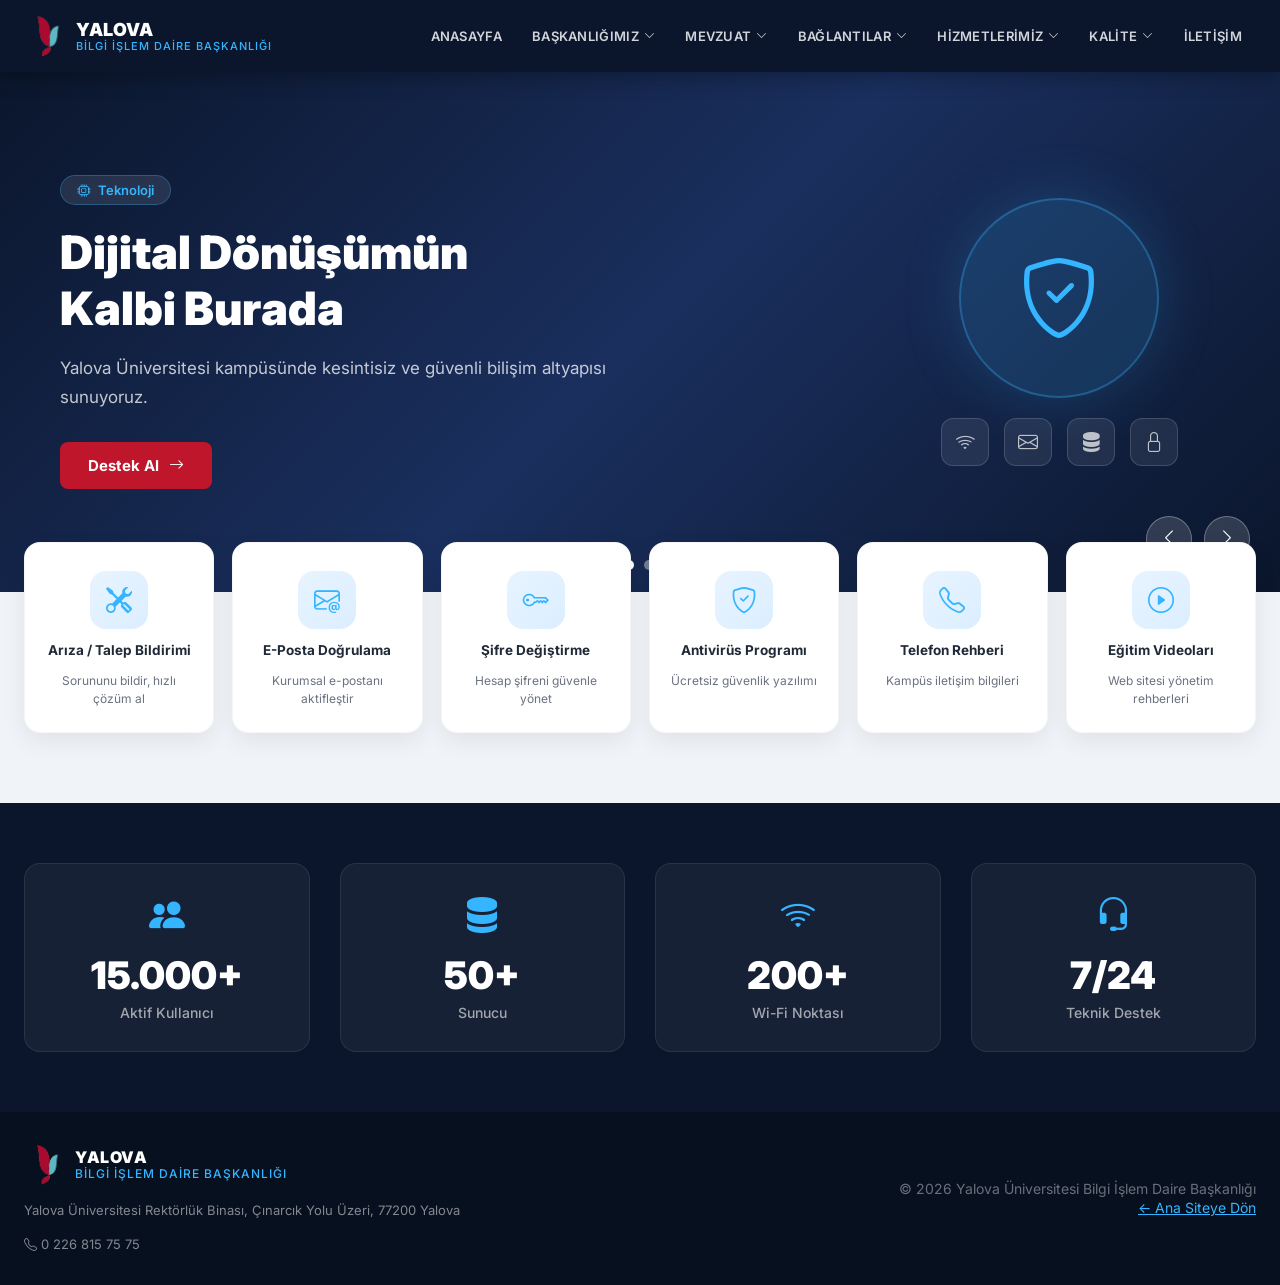
==== commit 6d6ec5fb: "Redesign BİDB page with isolated CSS, animated slider and quick access" ====
--- a/bilgi-islem.html
+++ b/bilgi-islem.html
@@ -1,232 +1,238 @@
-﻿<!DOCTYPE html>
+<!DOCTYPE html>
 <html lang="tr">
 <head>
     <meta charset="UTF-8">
     <meta name="viewport" content="width=device-width, initial-scale=1.0">
-    <title>Yalova Üniversitesi</title>
-    <meta name="description" content="Yalova Üniversitesi resmi web sitesi">
+    <title>Bilgi İşlem Daire Başkanlığı | Yalova Üniversitesi</title>
+    <meta name="description" content="Yalova Üniversitesi Bilgi İşlem Daire Başkanlığı resmi sayfası">
     <link rel="preconnect" href="https://fonts.googleapis.com">
     <link rel="preconnect" href="https://fonts.gstatic.com" crossorigin>
-    <link href="https://fonts.googleapis.com/css2?family=Inter:wght@300;400;500;600;700&display=swap" rel="stylesheet">
-    <link href="https://cdn.jsdelivr.net/npm/bootstrap@5.3.3/dist/css/bootstrap.min.css" rel="stylesheet">
+    <link href="https://fonts.googleapis.com/css2?family=Inter:wght@300;400;500;600;700;900&display=swap" rel="stylesheet">
     <link href="https://cdn.jsdelivr.net/npm/bootstrap-icons@1.11.3/font/bootstrap-icons.min.css" rel="stylesheet">
-    <link rel="stylesheet" href="css/sidebar.css">
-    <link rel="stylesheet" href="css/slider.css">
-    <link rel="stylesheet" href="css/quick-access.css">
-    <link rel="stylesheet" href="css/news.css">
-    <link rel="stylesheet" href="css/announcements.css?v=5">
-    <link rel="stylesheet" href="css/events.css">
-    <link rel="stylesheet" href="css/stats.css">
-    <link rel="stylesheet" href="css/gallery.css">
-    <link rel="stylesheet" href="css/footer.css">
     <link rel="stylesheet" href="css/bilgi-islem.css">
-    <link rel="stylesheet" href="css/footer.css">
 </head>
 <body>
 
-    <!-- 1. BİDB ÖZEL YATAY NAVBAR -->
+    <!-- NAVBAR -->
     <header class="bidb-navbar">
         <div class="nav-container">
-            <!-- Logo -->
             <a href="index.html" class="bidb-logo">
-                <img src="yeni_logo_transparent.png" alt="Yalova Logo">
-                <div class="bidb-logo-text">YALOVA<span>BİLGİ İŞLEM DAİRE BAŞKANLIĞI</span></div>
-            </a>
-            
-            <!-- Menü -->
+                <img src="yeni_logo_transparent.png" alt="Yalova Üniversitesi">
+                <div class="bidb-logo-text">YALOVA <span>BİLGİ İŞLEM DAİRE BAŞKANLIĞI</span></div>
+            </a>
+
             <ul class="bidb-menu">
                 <li><a href="bilgi-islem.html">ANASAYFA</a></li>
                 <li>
-                    <a href="#">BAŞKANLIĞIMIZ <i class="bi bi-chevron-down" style="font-size:12px;"></i></a>
-                    <ul class="bidb-dropdown">
-                        <li><a href="#">Misyon-Vizyon</a></li>
-                        <li><a href="#">Görev Tanımları</a></li>
-                        <li><a href="#">Yönetim</a></li>
-                        <li><a href="#">Personeller Listesi</a></li>
-                        <li><a href="#">Organizasyon Şeması</a></li>
-                    </ul>
-                </li>
-                <li>
-                    <a href="#">MEVZUAT <i class="bi bi-chevron-down" style="font-size:12px;"></i></a>
-                    <ul class="bidb-dropdown">
-                        <li><a href="#">Yönetmelikler</a></li>
-                        <li><a href="#">Yönergeler</a></li>
-                        <li><a href="#">Genelgeler</a></li>
-                    </ul>
-                </li>
-                <li>
-                    <a href="#">BAĞLANTILAR <i class="bi bi-chevron-down" style="font-size:12px;"></i></a>
-                    <ul class="bidb-dropdown">
-                        <li><a href="#">E-Posta Doğrulama</a></li>
-                        <li><a href="#">Telefon Rehberi</a></li>
-                        <li><a href="#">Antivirüs Programları</a></li>
-                        <li><a href="#">Şifre Değiştirme İşlemleri</a></li>
-                    </ul>
-                </li>
-                <li>
-                    <a href="#">HİZMETLERİMİZ <i class="bi bi-chevron-down" style="font-size:12px;"></i></a>
-                    <ul class="bidb-dropdown">
-                        <li><a href="#">Arıza/Talep Takip Sistemi</a></li>
-                        <li><a href="#">İp Telefon Kullanımı</a></li>
-                        <li><a href="#">MaxQda Analiz Programı</a></li>
-                    </ul>
-                </li>
-                <li><a href="#">KALİTE</a></li>
-                <li><a href="#">İLETİŞİM</a></li>
+                    <a href="#">BAŞKANLIĞIMIZ <i class="bi bi-chevron-down"></i></a>
+                    <ul class="bidb-dropdown">
+                        <li><a href="https://bidb.yalova.edu.tr/tr/Icerik/Detay/misyon--vizyon">Misyon-Vizyon</a></li>
+                        <li><a href="https://bidb.yalova.edu.tr/tr/Icerik/Detay/gorev-tanimlari">Görev Tanımları</a></li>
+                        <li><a href="https://bidb.yalova.edu.tr/tr/Personeller/Index/yonetim">Yönetim</a></li>
+                        <li><a href="https://bidb.yalova.edu.tr/tr/Personeller/Index/idari">Personeller Listesi</a></li>
+                        <li><a href="https://bidb.yalova.edu.tr/Uploads/bidb/Kurumsal/bidb_organizasyon_semasi.pdf">Organizasyon Şeması</a></li>
+                        <li><a href="https://bidb.yalova.edu.tr/tr/Icerik/Detay/hizmet-envanteri">Hizmet Envanteri</a></li>
+                    </ul>
+                </li>
+                <li>
+                    <a href="#">MEVZUAT <i class="bi bi-chevron-down"></i></a>
+                    <ul class="bidb-dropdown">
+                        <li><a href="https://yalova.edu.tr/tr/Icerik/Detay/yonetmelikler-2">Yönetmelikler</a></li>
+                        <li><a href="https://www.yalova.edu.tr/tr/Icerik/Detay/universite-yonergeler">Yönergeler</a></li>
+                        <li><a href="https://yalova.edu.tr/tr/Icerik/Detay/senato-esaslari-">Senato Esasları</a></li>
+                        <li><a href="https://yalova.edu.tr/tr/Icerik/Detay/genelgeler">Genelgeler</a></li>
+                        <li><a href="https://bidb.yalova.edu.tr/tr/Icerik/Detay/kanunlar">Kanunlar</a></li>
+                    </ul>
+                </li>
+                <li>
+                    <a href="#">BAĞLANTILAR <i class="bi bi-chevron-down"></i></a>
+                    <ul class="bidb-dropdown">
+                        <li><a href="https://dogrulama.yalova.edu.tr">E-Posta Doğrulama</a></li>
+                        <li><a href="https://ubs.yalova.edu.tr/Enterprise/OrganizationManagement/PhoneBook/Index">Telefon Rehberi</a></li>
+                        <li><a href="https://bidb.yalova.edu.tr/tr/Icerik/Detay/antivirus-programlari">Antivirüs Programları</a></li>
+                        <li><a href="https://bidb.yalova.edu.tr/tr/Icerik/Detay/sifre-degistirme-islemleri">Şifre Değiştirme</a></li>
+                        <li><a href="https://bidb.yalova.edu.tr/Icerik/Detay/web-sitesi-egitim-videolari">Web Sitesi Yönetim Videoları</a></li>
+                    </ul>
+                </li>
+                <li>
+                    <a href="#">HİZMETLERİMİZ <i class="bi bi-chevron-down"></i></a>
+                    <ul class="bidb-dropdown">
+                        <li><a href="https://ubs.yalova.edu.tr/MYBS/VarlikYonetimi/ServisTalepGiris/Index">Arıza/Talep Takip Sistemi</a></li>
+                        <li><a href="https://bidb.yalova.edu.tr/tr/Icerik/Detay/ip-telefon-kullanim-kilavuzu">İP Telefon Kullanımı</a></li>
+                        <li><a href="https://bidb.yalova.edu.tr/tr/Icerik/Detay/maxqda-analiz-programi">MaxQda Analiz Programı</a></li>
+                    </ul>
+                </li>
+                <li>
+                    <a href="#">KALİTE <i class="bi bi-chevron-down"></i></a>
+                    <ul class="bidb-dropdown">
+                        <li><a href="https://bkys.yalova.edu.tr/login">BKYS Giriş</a></li>
+                        <li><a href="https://kalite.yalova.edu.tr/tr/Icerik/Detay/bkys-egitim-videosu">BKYS Eğitim Videosu</a></li>
+                        <li><a href="https://bidb.yalova.edu.tr/tr/Icerik/Detay/Bilgi-Guvenligi-Politikasi">Bilgi Güvenliği Politikası</a></li>
+                    </ul>
+                </li>
+                <li><a href="https://bidb.yalova.edu.tr/tr/iletisim">İLETİŞİM</a></li>
             </ul>
 
-            <button class="mobile-toggle"><i class="bi bi-list"></i></button>
+            <button class="mobile-toggle" id="bidbMobileToggle"><i class="bi bi-list"></i></button>
         </div>
     </header>
 
-    <!-- 2. SADE SLIDER -->
+    <!-- SLIDER -->
     <section class="bidb-slider-section">
+        <!-- Slayt 1 -->
         <div class="bidb-slide active">
-            <!-- Örnek görsel için galerideki resimlerden birini kullandık -->
-            <img src="images/galeri2.jpg" alt="Bilgi İşlem Merkezi">
+            <div class="bidb-slide-bg" style="background: linear-gradient(135deg, #0b162c 0%, #1a2f5e 50%, #0b162c 100%);"></div>
             <div class="bidb-slide-content">
-                <h2>Dijital Dönüşüm</h2>
-                <p>Yalova Üniversitesi Bilişim Altyapısı Güçleniyor</p>
-            </div>
-        </div>
+                <div class="slide-badge"><i class="bi bi-cpu"></i> Teknoloji</div>
+                <h2>Dijital Dönüşümün<br>Kalbi Burada</h2>
+                <p>Yalova Üniversitesi kampüsünde kesintisiz ve güvenli bilişim altyapısı sunuyoruz.</p>
+                <a href="https://ubs.yalova.edu.tr/MYBS/VarlikYonetimi/ServisTalepGiris/Index" class="slide-cta">Destek Al <i class="bi bi-arrow-right"></i></a>
+            </div>
+            <div class="bidb-slide-visual">
+                <div class="tech-orb">
+                    <i class="bi bi-shield-check"></i>
+                </div>
+                <div class="floating-icons">
+                    <span style="--delay:0s"><i class="bi bi-wifi"></i></span>
+                    <span style="--delay:0.5s"><i class="bi bi-envelope"></i></span>
+                    <span style="--delay:1s"><i class="bi bi-server"></i></span>
+                    <span style="--delay:1.5s"><i class="bi bi-lock"></i></span>
+                </div>
+            </div>
+        </div>
+
+        <!-- Slayt 2 -->
         <div class="bidb-slide">
-            <img src="images/galeri4.jpg" alt="Laboratuvarlar">
+            <div class="bidb-slide-bg" style="background: linear-gradient(135deg, #1a0510 0%, #4a0e1e 50%, #1a0510 100%);"></div>
             <div class="bidb-slide-content">
-                <h2>Teknoloji Laboratuvarları</h2>
-                <p>Öğrencilerimiz için modern ve kesintisiz ağ hizmetleri</p>
-            </div>
-        </div>
-        
-        <!-- Slider Kontrolleri -->
+                <div class="slide-badge"><i class="bi bi-headset"></i> Destek</div>
+                <h2>Teknik Destek<br>Her Zaman Yanınızda</h2>
+                <p>Arıza ve talep bildirimlerinizi sistemimizden kolayca iletebilirsiniz.</p>
+                <a href="https://ubs.yalova.edu.tr/MYBS/VarlikYonetimi/ServisTalepGiris/Index" class="slide-cta">Talep Oluştur <i class="bi bi-arrow-right"></i></a>
+            </div>
+            <div class="bidb-slide-visual">
+                <div class="tech-orb red">
+                    <i class="bi bi-tools"></i>
+                </div>
+                <div class="floating-icons">
+                    <span style="--delay:0s"><i class="bi bi-person-check"></i></span>
+                    <span style="--delay:0.5s"><i class="bi bi-clock"></i></span>
+                    <span style="--delay:1s"><i class="bi bi-telephone"></i></span>
+                    <span style="--delay:1.5s"><i class="bi bi-chat-dots"></i></span>
+                </div>
+            </div>
+        </div>
+
+        <!-- Slayt 3 -->
+        <div class="bidb-slide">
+            <div class="bidb-slide-bg" style="background: linear-gradient(135deg, #051a14 0%, #0d3d2a 50%, #051a14 100%);"></div>
+            <div class="bidb-slide-content">
+                <div class="slide-badge"><i class="bi bi-wifi"></i> Ağ & İnternet</div>
+                <h2>Eduroam ile<br>Sınırsız Bağlantı</h2>
+                <p>Kampüsümüzde güvenli ve yüksek hızlı Wi-Fi ağına kesintisiz bağlanın.</p>
+                <a href="https://bidb.yalova.edu.tr/tr/Icerik/Detay/sifre-degistirme-islemleri" class="slide-cta">Bağlanma Rehberi <i class="bi bi-arrow-right"></i></a>
+            </div>
+            <div class="bidb-slide-visual">
+                <div class="tech-orb green">
+                    <i class="bi bi-wifi"></i>
+                </div>
+                <div class="floating-icons">
+                    <span style="--delay:0s"><i class="bi bi-laptop"></i></span>
+                    <span style="--delay:0.5s"><i class="bi bi-phone"></i></span>
+                    <span style="--delay:1s"><i class="bi bi-router"></i></span>
+                    <span style="--delay:1.5s"><i class="bi bi-broadcast"></i></span>
+                </div>
+            </div>
+        </div>
+
+        <!-- Slider Kontroller -->
+        <div class="slider-dots" id="sliderDots"></div>
         <div class="slider-controls">
             <button class="slider-btn" id="bidbPrevBtn"><i class="bi bi-chevron-left"></i></button>
             <button class="slider-btn" id="bidbNextBtn"><i class="bi bi-chevron-right"></i></button>
         </div>
     </section>
 
-    <!-- 3. HIZLI ERİŞİM (QUICK ACCESS) -->
+    <!-- HIZLI ERİŞİM -->
     <section class="bidb-quick-access">
         <div class="quick-grid">
-            <!-- Kart 1 -->
-            <a href="#" class="quick-card">
+            <a href="https://ubs.yalova.edu.tr/MYBS/VarlikYonetimi/ServisTalepGiris/Index" class="quick-card">
                 <div class="quick-icon-wrap"><i class="bi bi-tools"></i></div>
                 <h3 class="quick-title">Arıza / Talep Bildirimi</h3>
-            </a>
-            <!-- Kart 2 -->
-            <a href="#" class="quick-card">
+                <p class="quick-desc">Sorununu bildir, hızlı çözüm al</p>
+            </a>
+            <a href="https://dogrulama.yalova.edu.tr" class="quick-card">
                 <div class="quick-icon-wrap"><i class="bi bi-envelope-at"></i></div>
-                <h3 class="quick-title">E-Posta İşlemleri</h3>
-            </a>
-            <!-- Kart 3 -->
-            <a href="#" class="quick-card">
+                <h3 class="quick-title">E-Posta Doğrulama</h3>
+                <p class="quick-desc">Kurumsal e-postanı aktifleştir</p>
+            </a>
+            <a href="https://bidb.yalova.edu.tr/tr/Icerik/Detay/sifre-degistirme-islemleri" class="quick-card">
                 <div class="quick-icon-wrap"><i class="bi bi-key"></i></div>
                 <h3 class="quick-title">Şifre Değiştirme</h3>
-            </a>
-            <!-- Kart 4 -->
-            <a href="#" class="quick-card">
-                <div class="quick-icon-wrap"><i class="bi bi-wifi"></i></div>
-                <h3 class="quick-title">Eduroam Bağlantı Rehberi</h3>
-            </a>
-            <!-- Kart 5 -->
-            <a href="#" class="quick-card">
+                <p class="quick-desc">Hesap şifreni güvenle yönet</p>
+            </a>
+            <a href="https://bidb.yalova.edu.tr/tr/Icerik/Detay/antivirus-programlari" class="quick-card">
+                <div class="quick-icon-wrap"><i class="bi bi-shield-check"></i></div>
+                <h3 class="quick-title">Antivirüs Programı</h3>
+                <p class="quick-desc">Ücretsiz güvenlik yazılımı</p>
+            </a>
+            <a href="https://ubs.yalova.edu.tr/Enterprise/OrganizationManagement/PhoneBook/Index" class="quick-card">
                 <div class="quick-icon-wrap"><i class="bi bi-telephone"></i></div>
                 <h3 class="quick-title">Telefon Rehberi</h3>
-            </a>
-            <!-- Kart 6 -->
-            <a href="#" class="quick-card">
-                <div class="quick-icon-wrap"><i class="bi bi-shield-check"></i></div>
-                <h3 class="quick-title">Antivirüs Programı</h3>
+                <p class="quick-desc">Kampüs iletişim bilgileri</p>
+            </a>
+            <a href="https://bidb.yalova.edu.tr/Icerik/Detay/web-sitesi-egitim-videolari" class="quick-card">
+                <div class="quick-icon-wrap"><i class="bi bi-play-circle"></i></div>
+                <h3 class="quick-title">Eğitim Videoları</h3>
+                <p class="quick-desc">Web sitesi yönetim rehberleri</p>
             </a>
         </div>
     </section>
 
-    <!-- Örnek İçerik Alanı -->
-    <section class="bidb-content-area">
-        <h2 class="section-title">Duyurular & Güncellemeler</h2>
-        <p style="color: var(--bidb-text-light); line-height: 1.6;">Bilgi İşlem Daire Başkanlığı sayfamıza hoş geldiniz. Yukarıdaki Hızlı Erişim menülerini kullanarak üniversitemizin bilişim hizmetlerine kolayca ulaşabilirsiniz. Bu sayfa içerikleri tamamen Bilgi İşlem biriminin resmi web yapısına sadık kalarak, daha modern ve kullanıcı dostu bir arayüzle sunulması amacıyla tasarlanmıştır.</p>
+    <!-- BİLGİ KUTULARI (İstatistik) -->
+    <section class="bidb-stats">
+        <div class="stats-container">
+            <div class="stat-card">
+                <i class="bi bi-people-fill"></i>
+                <div class="stat-num">15.000+</div>
+                <div class="stat-label">Aktif Kullanıcı</div>
+            </div>
+            <div class="stat-card">
+                <i class="bi bi-server"></i>
+                <div class="stat-num">50+</div>
+                <div class="stat-label">Sunucu</div>
+            </div>
+            <div class="stat-card">
+                <i class="bi bi-wifi"></i>
+                <div class="stat-num">200+</div>
+                <div class="stat-label">Wi-Fi Noktası</div>
+            </div>
+            <div class="stat-card">
+                <i class="bi bi-headset"></i>
+                <div class="stat-num">7/24</div>
+                <div class="stat-label">Teknik Destek</div>
+            </div>
+        </div>
     </section>
-<footer class="site-footer">
-            <div class="footer-container">
-                <!-- Sütun 1: İletişim -->
-                <div class="footer-col">
-                    <a href="index.html" class="footer-logo">
-                        <img src="yeni_logo_transparent.png" alt="Yalova Logo" class="footer-logo-img">
-                        <div class="footer-logo-text">YALOVA<span>ÜNİVERSİTESİ</span></div>
-                    </a>
-                    <ul class="footer-contact-list">
-                        <li>
-                            <i class="bi bi-geo-alt-fill"></i>
-                            <span>Çınarcık Yolu Üzeri Merkez Kampüs<br>77200 Merkez / YALOVA</span>
-                        </li>
-                        <li>
-                            <i class="bi bi-telephone-fill"></i>
-                            <span>0 226 815 50 00</span>
-                        </li>
-                        <li>
-                            <i class="bi bi-envelope-fill"></i>
-                            <span>iletisim@yalova.edu.tr</span>
-                        </li>
-                    </ul>
-                </div>
-
-                <!-- Sütun 2: Üniversitemiz -->
-                <div class="footer-col">
-                    <h3 class="footer-heading">Üniversitemiz</h3>
-                    <ul class="footer-links">
-                        <li><a href="#">Hakkımızda</a></li>
-                        <li><a href="#">Vizyon ve Misyon</a></li>
-                        <li><a href="#">Yönetim</a></li>
-                        <li><a href="#">Senato Kararları</a></li>
-                        <li><a href="#">Kalite Koordinatörlüğü</a></li>
-                        <li><a href="#">Mevzuat</a></li>
-                    </ul>
-                </div>
-
-                <!-- Sütun 3: Akademik -->
-                <div class="footer-col">
-                    <h3 class="footer-heading">Akademik</h3>
-                    <ul class="footer-links">
-                        <li><a href="#">Fakülteler</a></li>
-                        <li><a href="#">Enstitüler</a></li>
-                        <li><a href="#">Yüksekokullar</a></li>
-                        <li><a href="#">Meslek Yüksekokulları</a></li>
-                        <li><a href="#">Araştırma Merkezleri</a></li>
-                        <li><a href="#">Akademik Takvim</a></li>
-                    </ul>
-                </div>
-
-                <!-- Sütun 4: Bülten & Sosyal Medya -->
-                <div class="footer-col">
-                    <h3 class="footer-heading">E-Bülten & Sosyal Medya</h3>
-                    <div class="footer-newsletter">
-                        <p>Kampüsteki son haberler, etkinlikler ve duyurulardan haberdar olmak için e-bültene kayıt olun.</p>
-                        <form class="newsletter-form">
-                            <input type="email" placeholder="E-posta adresiniz" class="newsletter-input" required>
-                            <button type="submit" class="newsletter-btn">ABONE OL</button>
-                        </form>
-                    </div>
-                    <div class="footer-socials">
-                        <a href="#" title="Facebook"><i class="bi bi-facebook"></i></a>
-                        <a href="#" title="Twitter"><i class="bi bi-twitter-x"></i></a>
-                        <a href="#" title="Instagram"><i class="bi bi-instagram"></i></a>
-                        <a href="#" title="LinkedIn"><i class="bi bi-linkedin"></i></a>
-                        <a href="#" title="YouTube"><i class="bi bi-youtube"></i></a>
-                    </div>
-                </div>
-            </div>
-
-            <!-- Alt Bar -->
-            <div class="footer-bottom">
-                <div class="footer-bottom-text">
-                    &copy; 2026 Yalova Üniversitesi - Tüm Hakları Saklıdır.
-                </div>
-                <div class="footer-bottom-links">
-                    <a href="#">Gizlilik Politikası</a>
-                    <a href="#">Kullanım Koşulları</a>
-                    <a href="#">KVKK Aydınlatma Metni</a>
-                </div>
-            </div>
-        </footer>
+
+    <!-- FOOTER BASIT -->
+    <footer class="bidb-footer">
+        <div class="bidb-footer-inner">
+            <div class="bidb-footer-left">
+                <a href="index.html" class="bidb-logo" style="text-decoration:none;">
+                    <img src="yeni_logo_transparent.png" alt="Yalova Üniversitesi" style="height:45px;">
+                    <div class="bidb-logo-text" style="font-size:16px;">YALOVA <span style="font-size:12px;">BİLGİ İŞLEM DAİRE BAŞKANLIĞI</span></div>
+                </a>
+                <p>Yalova Üniversitesi Rektörlük Binası, Çınarcık Yolu Üzeri, 77200 Yalova</p>
+                <p><i class="bi bi-telephone"></i> 0 226 815 75 75</p>
+            </div>
+            <div class="bidb-footer-right">
+                <p style="color: rgba(255,255,255,0.4); font-size:14px;">© 2026 Yalova Üniversitesi Bilgi İşlem Daire Başkanlığı</p>
+                <a href="index.html" style="color: #35b5ff; font-size:14px;">← Ana Siteye Dön</a>
+            </div>
+        </div>
+    </footer>
+
     <script src="js/bidb-slider.js"></script>
 </body>
 </html>
--- a/css/bilgi-islem.css
+++ b/css/bilgi-islem.css
@@ -1,37 +1,35 @@
 /* =========================================
-   BİLGİ İŞLEM DAİRE BAŞKANLIĞI (BİDB) CSS
+   BİLGİ İŞLEM DAİRE BAŞKANLIĞI — BİDB CSS
+   TAMAMEN İZOLE — ANA SAYFA İLE ÇAKIŞMAZ
    ========================================= */
 
-@import url('https://fonts.googleapis.com/css2?family=Inter:wght@300;400;500;600;700;900&display=swap');
+*, *::before, *::after { box-sizing: border-box; margin: 0; padding: 0; }
 
 :root {
-    --bidb-red: #C0162C;
-    --bidb-red-dark: #a01022;
-    --bidb-blue: #0b162c;
-    --bidb-cyan: #35b5ff;
-    --bidb-bg: #f8f9fa;
-    --bidb-text: #1f2937;
-    --bidb-text-light: #6b7280;
+    --red:    #C0162C;
+    --red-dk: #a01022;
+    --navy:   #0b162c;
+    --cyan:   #35b5ff;
+    --bg:     #f0f4f8;
+    --white:  #ffffff;
+    --text:   #1f2937;
+    --muted:  #6b7280;
 }
 
 body {
     font-family: 'Inter', sans-serif;
-    background-color: var(--bidb-bg);
-    color: var(--bidb-text);
-    margin: 0;
-    padding: 0;
+    background: var(--bg);
+    color: var(--text);
     overflow-x: hidden;
 }
 
-/* -------------------------------------
-   1. BİDB YATAY NAVBAR (ÜST MENÜ)
--------------------------------------- */
+/* ——— NAVBAR ——— */
 .bidb-navbar {
-    background-color: var(--bidb-blue);
+    background: var(--navy);
     position: sticky;
     top: 0;
     z-index: 1000;
-    box-shadow: 0 4px 12px rgba(0, 0, 0, 0.1);
+    box-shadow: 0 4px 20px rgba(0,0,0,0.3);
 }
 
 .nav-container {
@@ -40,311 +38,439 @@
     display: flex;
     justify-content: space-between;
     align-items: center;
-    padding: 0 20px;
-    height: 80px;
-}
-
-/* Logo */
+    padding: 0 24px;
+    height: 72px;
+}
+
 .bidb-logo {
     display: flex;
     align-items: center;
-    gap: 15px;
+    gap: 12px;
     text-decoration: none;
 }
-
-.bidb-logo img {
-    height: 50px;
-}
-
+.bidb-logo img { height: 46px; }
 .bidb-logo-text {
     color: #fff;
-    font-size: 20px;
+    font-size: 18px;
     font-weight: 900;
-    line-height: 1.1;
+    line-height: 1.2;
     letter-spacing: 0.5px;
 }
-
 .bidb-logo-text span {
     display: block;
-    font-size: 13px;
+    font-size: 11px;
     font-weight: 500;
-    color: var(--bidb-cyan);
-}
-
-/* Menü Linkleri */
+    color: var(--cyan);
+    letter-spacing: 1px;
+    text-transform: uppercase;
+}
+
 .bidb-menu {
     list-style: none;
     display: flex;
-    margin: 0;
-    padding: 0;
+    gap: 2px;
+}
+.bidb-menu > li { position: relative; }
+.bidb-menu > li > a {
+    display: flex;
+    align-items: center;
     gap: 5px;
-}
-
-.bidb-menu > li {
-    position: relative;
-}
-
-.bidb-menu > li > a {
-    color: #e5e7eb;
+    color: #d1d5db;
     text-decoration: none;
-    font-size: 14px;
+    font-size: 13px;
     font-weight: 600;
-    padding: 10px 15px;
+    padding: 8px 14px;
     border-radius: 6px;
-    transition: all 0.3s ease;
-    display: flex;
-    align-items: center;
-    gap: 6px;
-}
-
-.bidb-menu > li > a:hover {
-    background-color: rgba(255, 255, 255, 0.1);
-    color: #fff;
-}
-
-/* Açılır Menü (Dropdown) */
+    transition: all 0.25s;
+    letter-spacing: 0.3px;
+}
+.bidb-menu > li > a:hover,
+.bidb-menu > li > a.active {
+    background: rgba(255,255,255,0.12);
+    color: #fff;
+}
+.bidb-menu > li > a i { font-size: 11px; transition: transform 0.25s; }
+.bidb-menu > li:hover > a i { transform: rotate(180deg); }
+
+/* Dropdown */
 .bidb-dropdown {
     position: absolute;
-    top: 100%;
+    top: calc(100% + 8px);
     left: 0;
     background: #fff;
-    min-width: 220px;
+    min-width: 230px;
     list-style: none;
-    padding: 10px 0;
-    margin: 15px 0 0 0;
-    border-radius: 8px;
-    box-shadow: 0 10px 25px rgba(0,0,0,0.1);
+    padding: 8px 0;
+    border-radius: 10px;
+    box-shadow: 0 12px 35px rgba(0,0,0,0.12);
+    border-top: 3px solid var(--red);
     opacity: 0;
     visibility: hidden;
-    transform: translateY(10px);
-    transition: all 0.3s ease;
-    border-top: 3px solid var(--bidb-red);
-}
-
+    transform: translateY(8px);
+    transition: all 0.25s;
+}
 .bidb-menu > li:hover .bidb-dropdown {
     opacity: 1;
     visibility: visible;
     transform: translateY(0);
-    margin-top: 5px; /* Menüye yaklaşsın */
-}
-
+}
 .bidb-dropdown li a {
-    color: var(--bidb-text);
+    display: block;
+    padding: 9px 20px;
+    font-size: 13.5px;
+    color: var(--text);
     text-decoration: none;
-    font-size: 14px;
-    padding: 10px 20px;
-    display: block;
-    transition: all 0.2s ease;
-}
-
+    transition: all 0.2s;
+}
 .bidb-dropdown li a:hover {
-    background-color: var(--bidb-bg);
-    color: var(--bidb-red);
-    padding-left: 25px; /* Hover'da hafif sağa kaysın */
-}
-
-/* Mobil Menü Butonu */
+    background: #f9fafb;
+    color: var(--red);
+    padding-left: 26px;
+}
+
 .mobile-toggle {
     display: none;
-    color: #fff;
-    font-size: 28px;
-    cursor: pointer;
     background: none;
     border: none;
-}
-
-/* -------------------------------------
-   2. SADE SLIDER (BİDB)
--------------------------------------- */
+    color: #fff;
+    font-size: 26px;
+    cursor: pointer;
+}
+
+/* ——— SLIDER ——— */
 .bidb-slider-section {
     position: relative;
-    width: 100%;
-    height: 500px;
-    background: #000;
+    height: 520px;
     overflow: hidden;
 }
 
 .bidb-slide {
     position: absolute;
-    top: 0;
-    left: 0;
-    width: 100%;
-    height: 100%;
+    inset: 0;
+    display: flex;
+    align-items: center;
     opacity: 0;
-    transition: opacity 0.8s ease-in-out; /* Pürüzsüz Fade-in efekti */
-}
-
-.bidb-slide.active {
-    opacity: 1;
-}
-
-.bidb-slide img {
-    width: 100%;
-    height: 100%;
-    object-fit: cover;
-}
-
+    transition: opacity 0.8s ease;
+}
+.bidb-slide.active { opacity: 1; }
+
+.bidb-slide-bg {
+    position: absolute;
+    inset: 0;
+    z-index: 0;
+}
+
+/* Sol içerik */
 .bidb-slide-content {
-    position: absolute;
-    bottom: 50px;
-    left: 10%;
-    background: rgba(11, 22, 44, 0.85); /* Koyu Lacivert Cam */
-    padding: 30px 40px;
+    position: relative;
+    z-index: 2;
+    padding: 60px;
+    max-width: 55%;
+}
+.slide-badge {
+    display: inline-flex;
+    align-items: center;
+    gap: 8px;
+    background: rgba(255,255,255,0.1);
+    color: var(--cyan);
+    padding: 6px 16px;
+    border-radius: 20px;
+    font-size: 13px;
+    font-weight: 600;
+    border: 1px solid rgba(53,181,255,0.3);
+    margin-bottom: 20px;
+    backdrop-filter: blur(4px);
+}
+.bidb-slide-content h2 {
+    color: #fff;
+    font-size: 46px;
+    font-weight: 900;
+    line-height: 1.2;
+    margin-bottom: 18px;
+}
+.bidb-slide-content p {
+    color: rgba(255,255,255,0.75);
+    font-size: 17px;
+    line-height: 1.7;
+    margin-bottom: 30px;
+}
+.slide-cta {
+    display: inline-flex;
+    align-items: center;
+    gap: 10px;
+    background: var(--red);
+    color: #fff;
+    text-decoration: none;
+    padding: 14px 28px;
+    border-radius: 8px;
+    font-weight: 700;
+    font-size: 15px;
+    transition: all 0.3s;
+}
+.slide-cta:hover {
+    background: var(--red-dk);
+    color: #fff;
+    transform: translateX(4px);
+}
+
+/* Sağ görsel animasyon */
+.bidb-slide-visual {
+    position: absolute;
+    right: 8%;
+    z-index: 2;
+    display: flex;
+    flex-direction: column;
+    align-items: center;
+    gap: 20px;
+}
+
+.tech-orb {
+    width: 200px;
+    height: 200px;
+    border-radius: 50%;
+    background: rgba(53,181,255,0.15);
+    border: 2px solid rgba(53,181,255,0.3);
+    display: flex;
+    align-items: center;
+    justify-content: center;
+    font-size: 80px;
+    color: var(--cyan);
+    animation: pulseOrb 3s infinite ease-in-out;
+    box-shadow: 0 0 60px rgba(53,181,255,0.2);
+}
+.tech-orb.red {
+    background: rgba(192,22,44,0.15);
+    border-color: rgba(192,22,44,0.3);
+    color: #ff6b84;
+    box-shadow: 0 0 60px rgba(192,22,44,0.2);
+}
+.tech-orb.green {
+    background: rgba(16,185,129,0.15);
+    border-color: rgba(16,185,129,0.3);
+    color: #34d399;
+    box-shadow: 0 0 60px rgba(16,185,129,0.2);
+}
+@keyframes pulseOrb {
+    0%,100% { transform: scale(1); }
+    50% { transform: scale(1.07); }
+}
+
+.floating-icons {
+    display: flex;
+    gap: 15px;
+}
+.floating-icons span {
+    width: 48px;
+    height: 48px;
     border-radius: 12px;
-    color: #fff;
-    max-width: 500px;
-    border-left: 5px solid var(--bidb-red);
-    backdrop-filter: blur(5px);
-}
-
-.bidb-slide-content h2 {
-    margin: 0 0 10px 0;
-    font-size: 28px;
-    font-weight: 800;
-}
-
-.bidb-slide-content p {
-    margin: 0;
-    font-size: 15px;
-    color: #d1d5db;
-}
-
-/* Slider Butonları */
+    background: rgba(255,255,255,0.08);
+    border: 1px solid rgba(255,255,255,0.15);
+    display: flex;
+    align-items: center;
+    justify-content: center;
+    color: rgba(255,255,255,0.7);
+    font-size: 20px;
+    animation: floatIcon 2.5s infinite ease-in-out;
+    animation-delay: var(--delay);
+}
+@keyframes floatIcon {
+    0%,100% { transform: translateY(0); }
+    50% { transform: translateY(-8px); }
+}
+
+/* Slider kontroller */
+.slider-dots {
+    position: absolute;
+    bottom: 22px;
+    left: 50%;
+    transform: translateX(-50%);
+    display: flex;
+    gap: 10px;
+    z-index: 5;
+}
+.slider-dot {
+    width: 10px; height: 10px;
+    border-radius: 50%;
+    background: rgba(255,255,255,0.4);
+    cursor: pointer;
+    transition: all 0.3s;
+    border: none;
+}
+.slider-dot.active {
+    background: #fff;
+    width: 28px;
+    border-radius: 5px;
+}
+
 .slider-controls {
     position: absolute;
-    bottom: 20px;
-    right: 10%;
-    display: flex;
-    gap: 15px;
-}
-
+    right: 30px;
+    bottom: 30px;
+    display: flex;
+    gap: 12px;
+    z-index: 5;
+}
 .slider-btn {
-    width: 50px;
-    height: 50px;
+    width: 46px; height: 46px;
     border-radius: 50%;
-    background: rgba(255, 255, 255, 0.2);
-    color: #fff;
-    border: 1px solid rgba(255, 255, 255, 0.5);
-    font-size: 20px;
+    background: rgba(255,255,255,0.15);
+    border: 1px solid rgba(255,255,255,0.3);
+    color: #fff;
+    font-size: 18px;
     display: flex;
     align-items: center;
     justify-content: center;
     cursor: pointer;
-    transition: all 0.3s ease;
-    backdrop-filter: blur(5px);
-}
-
-.slider-btn:hover {
-    background: var(--bidb-red);
-    border-color: var(--bidb-red);
-}
-
-/* -------------------------------------
-   3. HIZLI ERİŞİM (QUICK ACCESS)
--------------------------------------- */
+    transition: all 0.3s;
+    backdrop-filter: blur(4px);
+}
+.slider-btn:hover { background: var(--red); border-color: var(--red); }
+
+/* ——— HIZLI ERİŞİM ——— */
 .bidb-quick-access {
     max-width: 1400px;
-    margin: -40px auto 60px; /* Slider'ın üstüne hafif bindirme */
+    margin: -50px auto 70px;
+    padding: 0 24px;
     position: relative;
     z-index: 10;
-    padding: 0 20px;
 }
 
 .quick-grid {
     display: grid;
-    grid-template-columns: repeat(auto-fit, minmax(200px, 1fr));
-    gap: 20px;
+    grid-template-columns: repeat(6, 1fr);
+    gap: 18px;
 }
 
 .quick-card {
     background: #fff;
     border-radius: 16px;
-    padding: 25px 20px;
+    padding: 28px 18px 24px;
     text-align: center;
     text-decoration: none;
-    color: var(--bidb-text);
-    box-shadow: 0 10px 30px rgba(0, 0, 0, 0.05);
-    transition: all 0.3s ease;
-    border: 1px solid rgba(0,0,0,0.03);
+    color: var(--text);
+    box-shadow: 0 8px 24px rgba(0,0,0,0.07);
+    border: 1px solid rgba(0,0,0,0.04);
+    transition: all 0.35s ease;
     display: flex;
     flex-direction: column;
     align-items: center;
+    gap: 12px;
+}
+.quick-card:hover {
+    transform: translateY(-8px);
+    box-shadow: 0 16px 36px rgba(192,22,44,0.18);
+}
+
+.quick-icon-wrap {
+    width: 58px; height: 58px;
+    border-radius: 16px;
+    background: linear-gradient(135deg, #e8f4ff, #dbeeff);
+    color: var(--cyan);
+    display: flex;
+    align-items: center;
     justify-content: center;
-}
-
-.quick-card:hover {
-    transform: translateY(-10px);
-    box-shadow: 0 15px 35px rgba(192, 22, 44, 0.15); /* Kırmızımsı gölge */
-    border-color: var(--bidb-red-light);
-}
-
-.quick-icon-wrap {
-    width: 60px;
-    height: 60px;
-    background: rgba(53, 181, 255, 0.1); /* Açık turkuaz zemin */
-    color: var(--bidb-cyan);
-    border-radius: 50%;
-    display: flex;
-    align-items: center;
-    justify-content: center;
-    font-size: 28px;
-    margin-bottom: 15px;
-    transition: all 0.3s ease;
-}
-
+    font-size: 26px;
+    transition: all 0.35s;
+}
 .quick-card:hover .quick-icon-wrap {
-    background: var(--bidb-red);
-    color: #fff;
-    transform: scale(1.1);
+    background: linear-gradient(135deg, var(--red), var(--red-dk));
+    color: #fff;
+    transform: scale(1.1) rotate(-5deg);
 }
 
 .quick-title {
-    font-size: 15px;
+    font-size: 13.5px;
     font-weight: 700;
-    margin: 0;
     line-height: 1.4;
-}
-
-/* Sayfa İçeriği Alanı (Test) */
-.bidb-content-area {
+    color: var(--text);
+}
+.quick-desc {
+    font-size: 12px;
+    color: var(--muted);
+    line-height: 1.5;
+}
+
+/* ——— İSTATİSTİKLER ——— */
+.bidb-stats {
+    background: var(--navy);
+    padding: 60px 24px;
+}
+.stats-container {
     max-width: 1400px;
-    margin: 0 auto 80px;
-    padding: 0 20px;
-}
-
-.section-title {
-    font-size: 32px;
+    margin: 0 auto;
+    display: grid;
+    grid-template-columns: repeat(4, 1fr);
+    gap: 30px;
+}
+.stat-card {
+    text-align: center;
+    color: #fff;
+    padding: 30px;
+    border-radius: 16px;
+    background: rgba(255,255,255,0.05);
+    border: 1px solid rgba(255,255,255,0.08);
+    transition: all 0.3s;
+}
+.stat-card:hover {
+    background: rgba(53,181,255,0.1);
+    border-color: rgba(53,181,255,0.2);
+    transform: translateY(-4px);
+}
+.stat-card i {
+    font-size: 36px;
+    color: var(--cyan);
+    margin-bottom: 14px;
+    display: block;
+}
+.stat-num {
+    font-size: 38px;
     font-weight: 900;
-    color: var(--bidb-blue);
-    margin-bottom: 30px;
-    position: relative;
-    display: inline-block;
-}
-.section-title::after {
-    content: '';
-    position: absolute;
-    bottom: -10px;
-    left: 0;
-    width: 50%;
-    height: 4px;
-    background: var(--bidb-red);
-    border-radius: 4px;
-}
-
-/* Responsive */
-@media (max-width: 992px) {
-    .bidb-menu {
-        display: none; /* Mobilde menüyü şimdilik gizle */
-    }
-    .mobile-toggle {
-        display: block;
-    }
-    .bidb-slide-content {
-        left: 5%;
-        right: 5%;
-        bottom: 80px;
-    }
-    .slider-controls {
-        right: 5%;
-    }
-}
+    margin-bottom: 6px;
+}
+.stat-label {
+    font-size: 14px;
+    color: rgba(255,255,255,0.6);
+    font-weight: 500;
+}
+
+/* ——— FOOTER ——— */
+.bidb-footer {
+    background: #07101f;
+    padding: 30px 24px;
+}
+.bidb-footer-inner {
+    max-width: 1400px;
+    margin: 0 auto;
+    display: flex;
+    justify-content: space-between;
+    align-items: center;
+    gap: 20px;
+    flex-wrap: wrap;
+}
+.bidb-footer-left p {
+    color: rgba(255,255,255,0.5);
+    font-size: 13px;
+    margin-top: 12px;
+    line-height: 1.7;
+}
+.bidb-footer-right { text-align: right; }
+
+/* ——— RESPONSIVE ——— */
+@media (max-width: 1200px) {
+    .quick-grid { grid-template-columns: repeat(3, 1fr); }
+    .stats-container { grid-template-columns: repeat(2, 1fr); }
+    .bidb-slide-visual { display: none; }
+    .bidb-slide-content { max-width: 80%; padding: 40px; }
+}
+@media (max-width: 900px) {
+    .bidb-menu { display: none; }
+    .mobile-toggle { display: block; }
+    .bidb-slide-content h2 { font-size: 32px; }
+    .quick-grid { grid-template-columns: repeat(2, 1fr); }
+}
+@media (max-width: 576px) {
+    .quick-grid { grid-template-columns: 1fr 1fr; }
+    .stats-container { grid-template-columns: 1fr 1fr; }
+    .bidb-slide-content { padding: 30px 24px; }
+    .bidb-slide-content h2 { font-size: 26px; }
+}
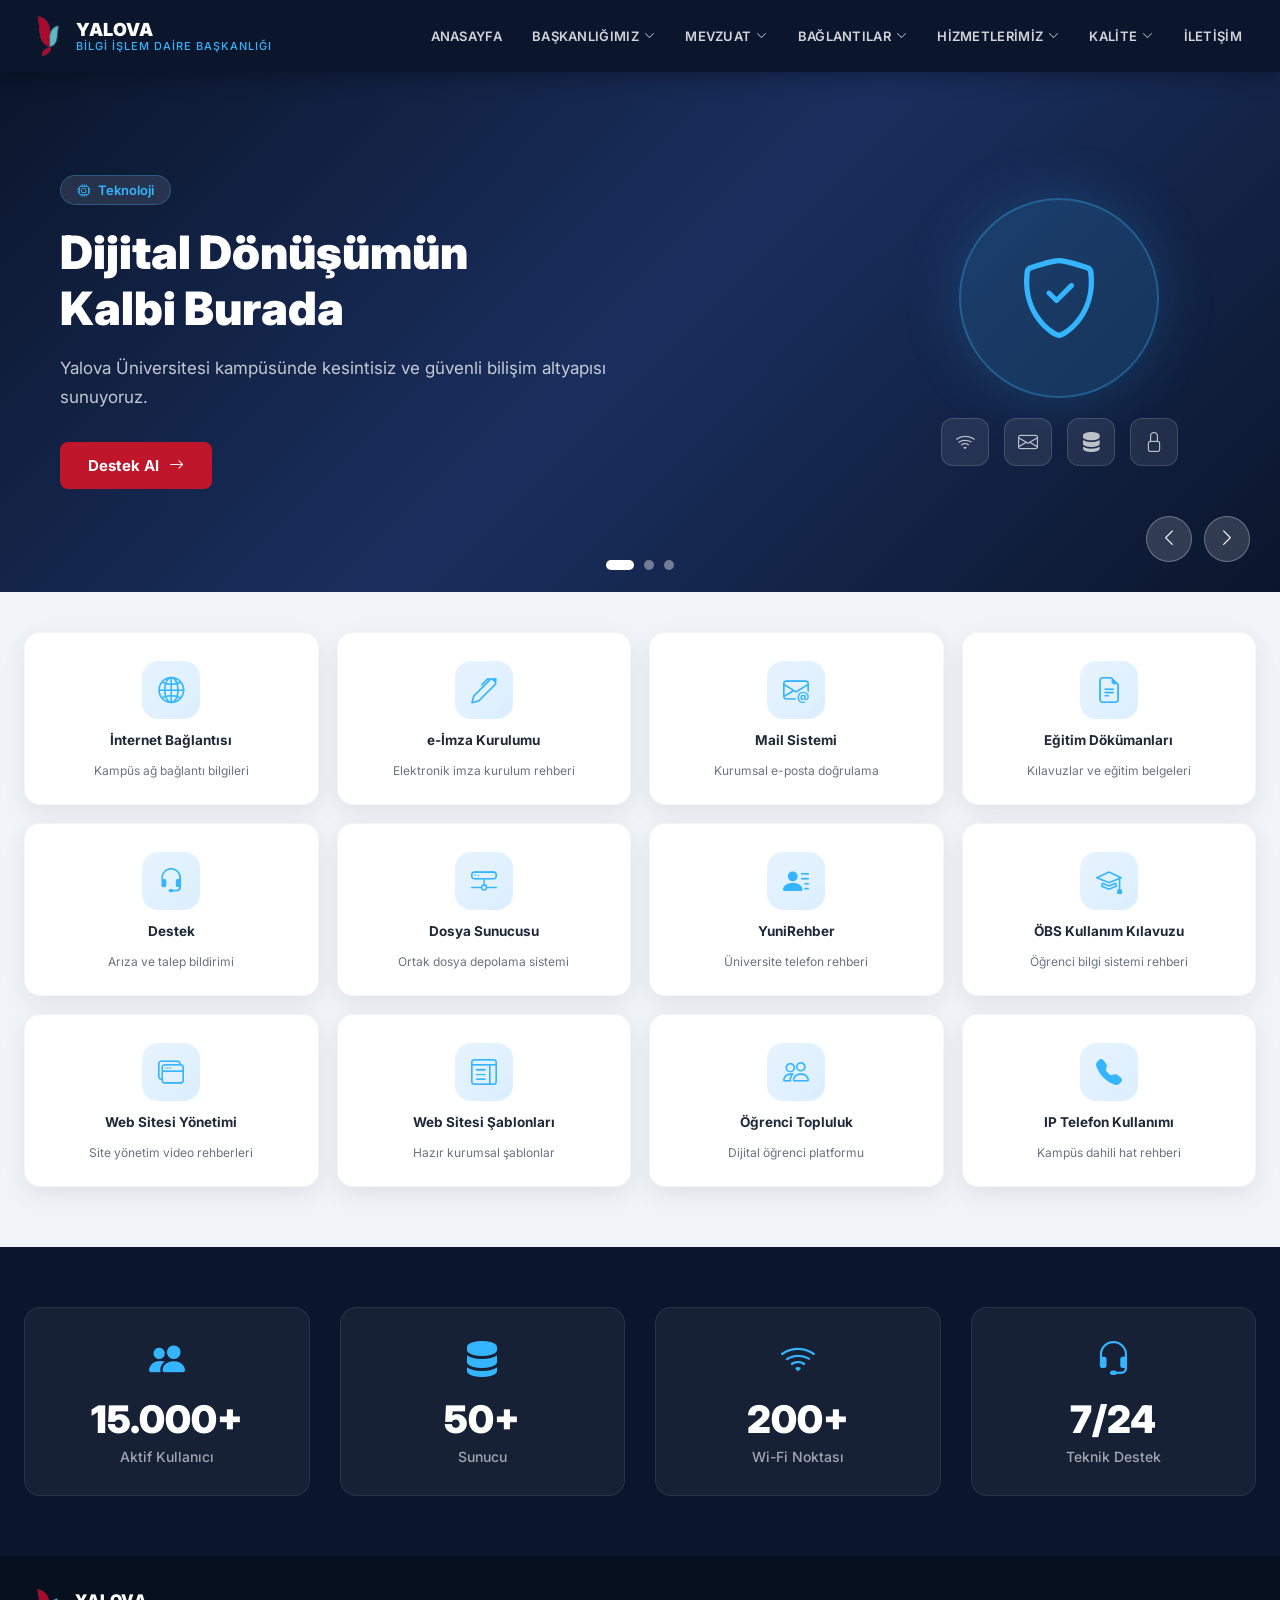
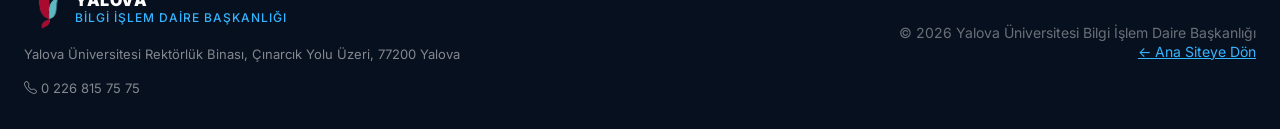
==== commit d9854b6a: "Add all 12 original BİDB quick access buttons in 4-col grid" ====
--- a/bilgi-islem.html
+++ b/bilgi-islem.html
@@ -156,35 +156,65 @@
     <!-- HIZLI ERİŞİM -->
     <section class="bidb-quick-access">
         <div class="quick-grid">
-            <a href="https://ubs.yalova.edu.tr/MYBS/VarlikYonetimi/ServisTalepGiris/Index" class="quick-card">
-                <div class="quick-icon-wrap"><i class="bi bi-tools"></i></div>
-                <h3 class="quick-title">Arıza / Talep Bildirimi</h3>
-                <p class="quick-desc">Sorununu bildir, hızlı çözüm al</p>
+            <a href="https://bidb.yalova.edu.tr/tr/Icerik/Detay/internet-baglanti-bilgileri" class="quick-card">
+                <div class="quick-icon-wrap"><i class="bi bi-globe2"></i></div>
+                <h3 class="quick-title">İnternet Bağlantısı</h3>
+                <p class="quick-desc">Kampüs ağ bağlantı bilgileri</p>
+            </a>
+            <a href="https://bidb.yalova.edu.tr/tr/Icerik/Detay/e-imza-kurulumu" class="quick-card">
+                <div class="quick-icon-wrap"><i class="bi bi-pen"></i></div>
+                <h3 class="quick-title">e-İmza Kurulumu</h3>
+                <p class="quick-desc">Elektronik imza kurulum rehberi</p>
             </a>
             <a href="https://dogrulama.yalova.edu.tr" class="quick-card">
                 <div class="quick-icon-wrap"><i class="bi bi-envelope-at"></i></div>
-                <h3 class="quick-title">E-Posta Doğrulama</h3>
-                <p class="quick-desc">Kurumsal e-postanı aktifleştir</p>
-            </a>
-            <a href="https://bidb.yalova.edu.tr/tr/Icerik/Detay/sifre-degistirme-islemleri" class="quick-card">
-                <div class="quick-icon-wrap"><i class="bi bi-key"></i></div>
-                <h3 class="quick-title">Şifre Değiştirme</h3>
-                <p class="quick-desc">Hesap şifreni güvenle yönet</p>
-            </a>
-            <a href="https://bidb.yalova.edu.tr/tr/Icerik/Detay/antivirus-programlari" class="quick-card">
-                <div class="quick-icon-wrap"><i class="bi bi-shield-check"></i></div>
-                <h3 class="quick-title">Antivirüs Programı</h3>
-                <p class="quick-desc">Ücretsiz güvenlik yazılımı</p>
+                <h3 class="quick-title">Mail Sistemi</h3>
+                <p class="quick-desc">Kurumsal e-posta doğrulama</p>
+            </a>
+            <a href="https://bidb.yalova.edu.tr/Icerik/Detay/web-sitesi-egitim-videolari" class="quick-card">
+                <div class="quick-icon-wrap"><i class="bi bi-file-earmark-text"></i></div>
+                <h3 class="quick-title">Eğitim Dökümanları</h3>
+                <p class="quick-desc">Kılavuzlar ve eğitim belgeleri</p>
+            </a>
+            <a href="https://ubs.yalova.edu.tr/MYBS/VarlikYonetimi/ServisTalepGiris/Index" class="quick-card">
+                <div class="quick-icon-wrap"><i class="bi bi-headset"></i></div>
+                <h3 class="quick-title">Destek</h3>
+                <p class="quick-desc">Arıza ve talep bildirimi</p>
+            </a>
+            <a href="https://bidb.yalova.edu.tr/tr/Icerik/Detay/dosya-sunucusu" class="quick-card">
+                <div class="quick-icon-wrap"><i class="bi bi-hdd-network"></i></div>
+                <h3 class="quick-title">Dosya Sunucusu</h3>
+                <p class="quick-desc">Ortak dosya depolama sistemi</p>
             </a>
             <a href="https://ubs.yalova.edu.tr/Enterprise/OrganizationManagement/PhoneBook/Index" class="quick-card">
-                <div class="quick-icon-wrap"><i class="bi bi-telephone"></i></div>
-                <h3 class="quick-title">Telefon Rehberi</h3>
-                <p class="quick-desc">Kampüs iletişim bilgileri</p>
+                <div class="quick-icon-wrap"><i class="bi bi-person-lines-fill"></i></div>
+                <h3 class="quick-title">YuniRehber</h3>
+                <p class="quick-desc">Üniversite telefon rehberi</p>
+            </a>
+            <a href="https://bidb.yalova.edu.tr/tr/Icerik/Detay/obs-kullanim-kilavuzu" class="quick-card">
+                <div class="quick-icon-wrap"><i class="bi bi-mortarboard"></i></div>
+                <h3 class="quick-title">ÖBS Kullanım Kılavuzu</h3>
+                <p class="quick-desc">Öğrenci bilgi sistemi rehberi</p>
             </a>
             <a href="https://bidb.yalova.edu.tr/Icerik/Detay/web-sitesi-egitim-videolari" class="quick-card">
-                <div class="quick-icon-wrap"><i class="bi bi-play-circle"></i></div>
-                <h3 class="quick-title">Eğitim Videoları</h3>
-                <p class="quick-desc">Web sitesi yönetim rehberleri</p>
+                <div class="quick-icon-wrap"><i class="bi bi-window-stack"></i></div>
+                <h3 class="quick-title">Web Sitesi Yönetimi</h3>
+                <p class="quick-desc">Site yönetim video rehberleri</p>
+            </a>
+            <a href="https://bidb.yalova.edu.tr/tr/Icerik/Detay/web-sitesi-sablonlari" class="quick-card">
+                <div class="quick-icon-wrap"><i class="bi bi-layout-text-window"></i></div>
+                <h3 class="quick-title">Web Sitesi Şablonları</h3>
+                <p class="quick-desc">Hazır kurumsal şablonlar</p>
+            </a>
+            <a href="https://bidb.yalova.edu.tr/tr/Icerik/Detay/ogrenci-topluluk" class="quick-card">
+                <div class="quick-icon-wrap"><i class="bi bi-people"></i></div>
+                <h3 class="quick-title">Öğrenci Topluluk</h3>
+                <p class="quick-desc">Dijital öğrenci platformu</p>
+            </a>
+            <a href="https://bidb.yalova.edu.tr/tr/Icerik/Detay/ip-telefon-kullanim-kilavuzu" class="quick-card">
+                <div class="quick-icon-wrap"><i class="bi bi-telephone-fill"></i></div>
+                <h3 class="quick-title">IP Telefon Kullanımı</h3>
+                <p class="quick-desc">Kampüs dahili hat rehberi</p>
             </a>
         </div>
     </section>
--- a/css/bilgi-islem.css
+++ b/css/bilgi-islem.css
@@ -329,7 +329,7 @@
 /* ——— HIZLI ERİŞİM ——— */
 .bidb-quick-access {
     max-width: 1400px;
-    margin: -50px auto 70px;
+    margin: 40px auto 60px;
     padding: 0 24px;
     position: relative;
     z-index: 10;
@@ -337,7 +337,7 @@
 
 .quick-grid {
     display: grid;
-    grid-template-columns: repeat(6, 1fr);
+    grid-template-columns: repeat(4, 1fr);
     gap: 18px;
 }
 
@@ -458,7 +458,6 @@
 /* ——— RESPONSIVE ——— */
 @media (max-width: 1200px) {
     .quick-grid { grid-template-columns: repeat(3, 1fr); }
-    .stats-container { grid-template-columns: repeat(2, 1fr); }
     .bidb-slide-visual { display: none; }
     .bidb-slide-content { max-width: 80%; padding: 40px; }
 }
@@ -467,6 +466,7 @@
     .mobile-toggle { display: block; }
     .bidb-slide-content h2 { font-size: 32px; }
     .quick-grid { grid-template-columns: repeat(2, 1fr); }
+    .stats-container { grid-template-columns: repeat(2, 1fr); }
 }
 @media (max-width: 576px) {
     .quick-grid { grid-template-columns: 1fr 1fr; }
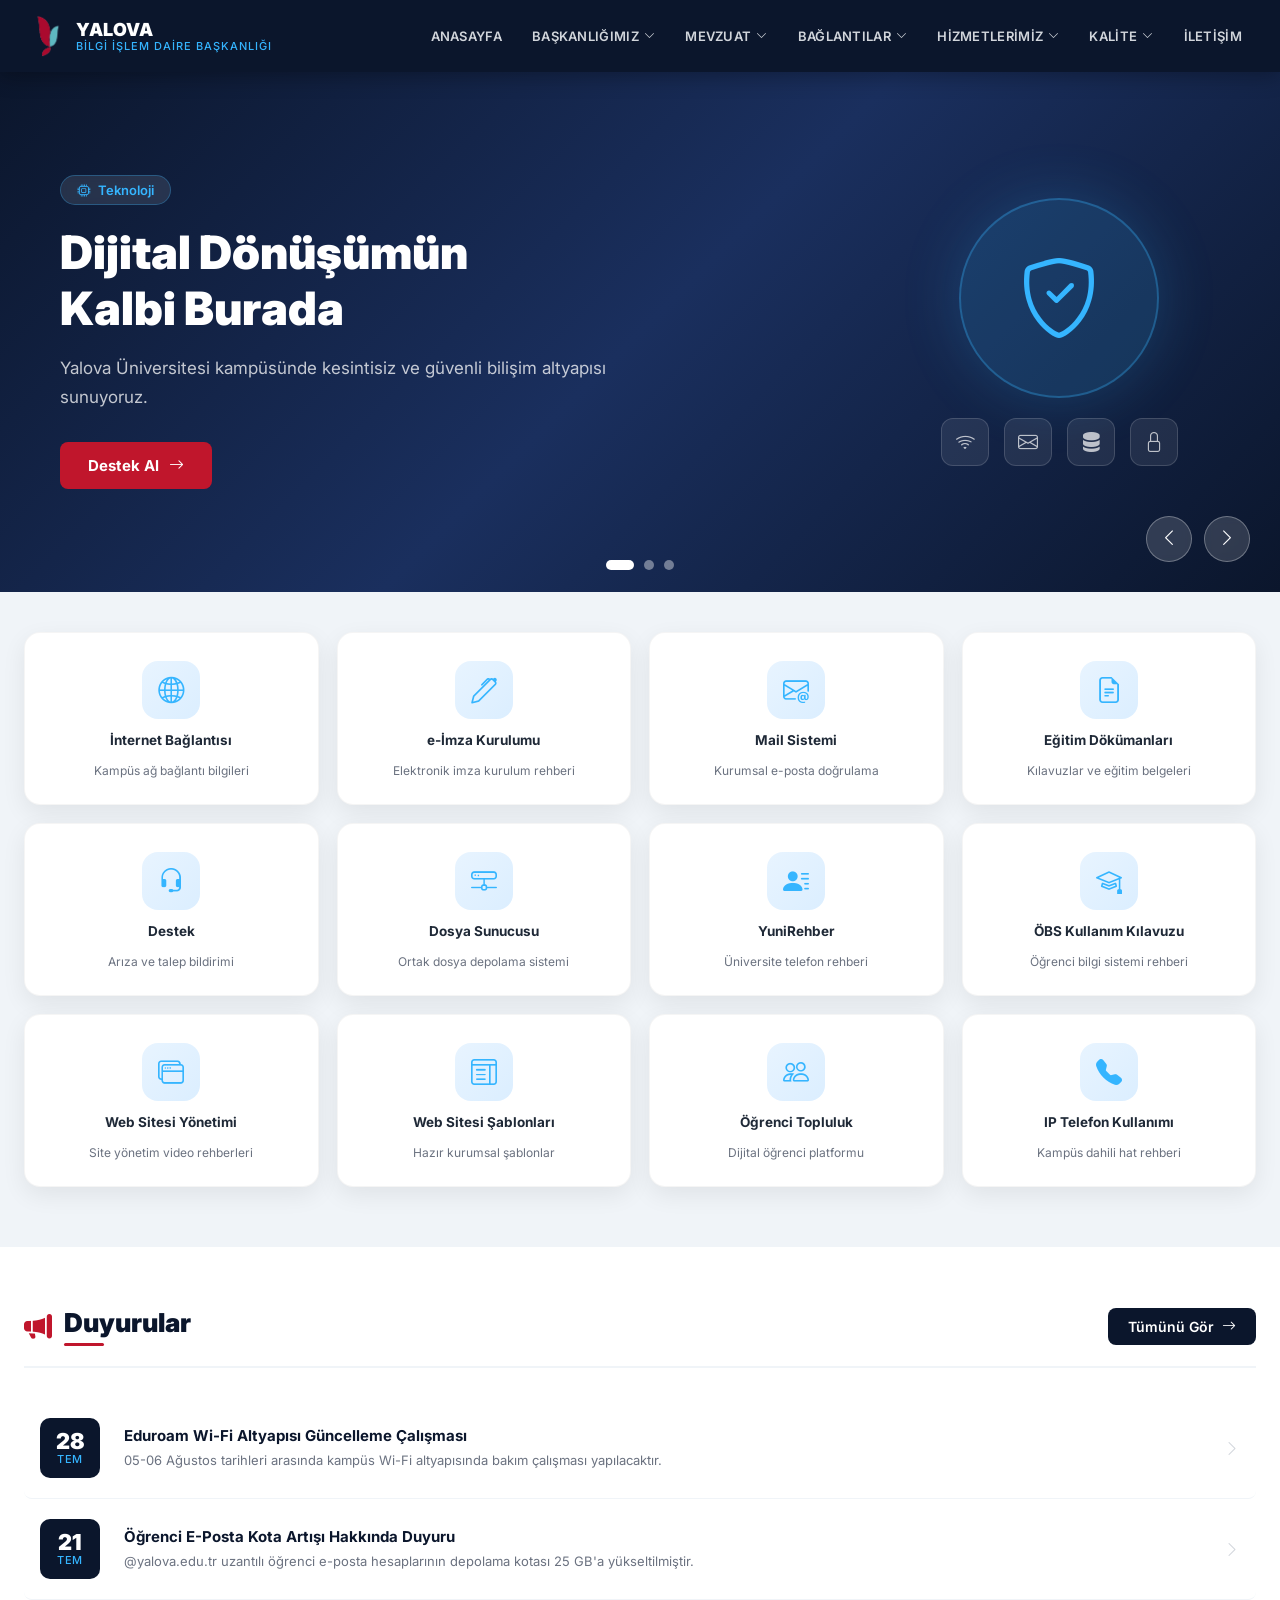
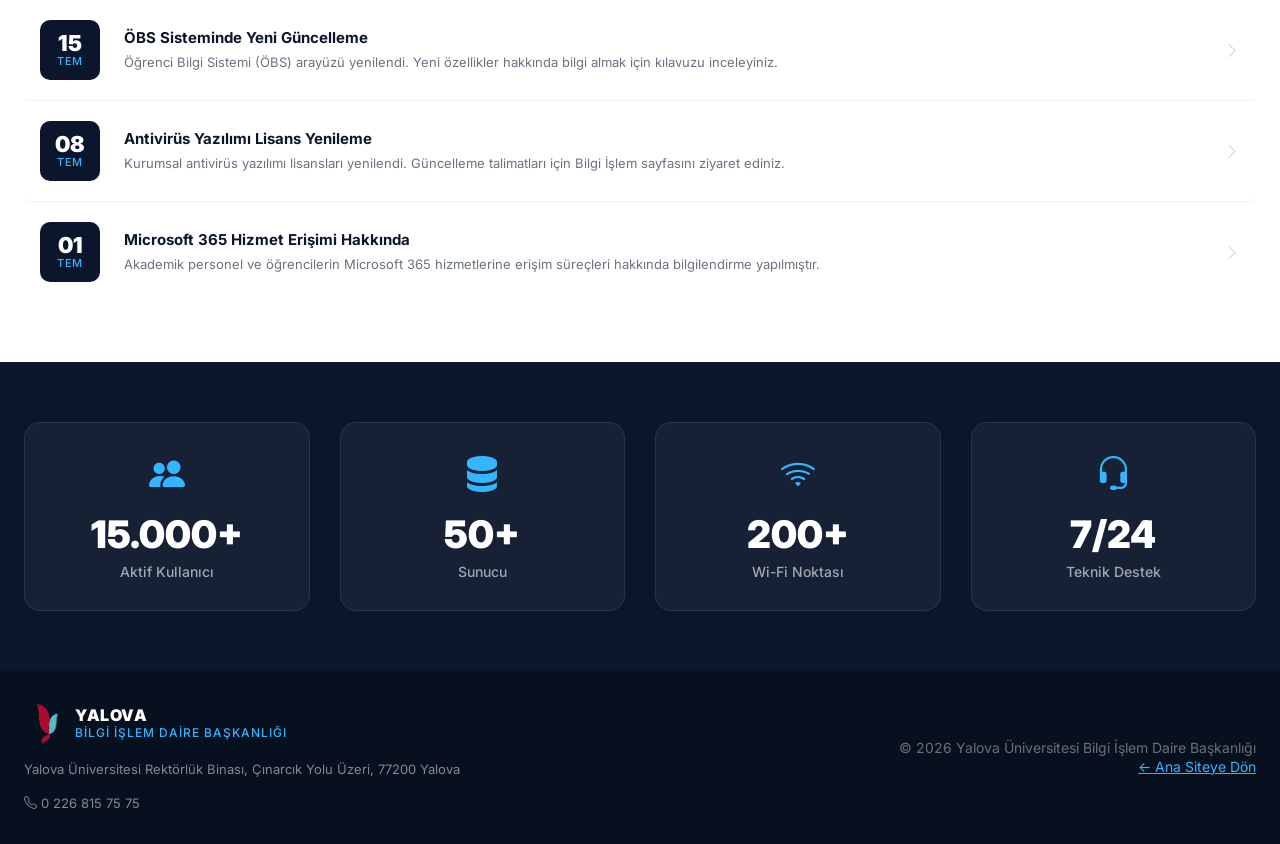
==== commit de91962e: "Add announcements section to BİDB page" ====
--- a/bilgi-islem.html
+++ b/bilgi-islem.html
@@ -219,6 +219,76 @@
         </div>
     </section>
 
+    <!-- DUYURULAR -->
+    <section class="bidb-announcements">
+        <div class="bidb-ann-container">
+            <div class="bidb-ann-header">
+                <div class="bidb-ann-title-wrap">
+                    <i class="bi bi-megaphone-fill"></i>
+                    <h2>Duyurular</h2>
+                </div>
+                <a href="https://bidb.yalova.edu.tr/tr/Duyurular" class="bidb-ann-all">Tümünü Gör <i class="bi bi-arrow-right"></i></a>
+            </div>
+            <div class="bidb-ann-list">
+                <a href="#" class="bidb-ann-item">
+                    <div class="bidb-ann-date">
+                        <span class="ann-day">28</span>
+                        <span class="ann-month">Tem</span>
+                    </div>
+                    <div class="bidb-ann-content">
+                        <h4>Eduroam Wi-Fi Altyapısı Güncelleme Çalışması</h4>
+                        <p>05-06 Ağustos tarihleri arasında kampüs Wi-Fi altyapısında bakım çalışması yapılacaktır.</p>
+                    </div>
+                    <i class="bi bi-chevron-right bidb-ann-arrow"></i>
+                </a>
+                <a href="#" class="bidb-ann-item">
+                    <div class="bidb-ann-date">
+                        <span class="ann-day">21</span>
+                        <span class="ann-month">Tem</span>
+                    </div>
+                    <div class="bidb-ann-content">
+                        <h4>Öğrenci E-Posta Kota Artışı Hakkında Duyuru</h4>
+                        <p>@yalova.edu.tr uzantılı öğrenci e-posta hesaplarının depolama kotası 25 GB'a yükseltilmiştir.</p>
+                    </div>
+                    <i class="bi bi-chevron-right bidb-ann-arrow"></i>
+                </a>
+                <a href="#" class="bidb-ann-item">
+                    <div class="bidb-ann-date">
+                        <span class="ann-day">15</span>
+                        <span class="ann-month">Tem</span>
+                    </div>
+                    <div class="bidb-ann-content">
+                        <h4>ÖBS Sisteminde Yeni Güncelleme</h4>
+                        <p>Öğrenci Bilgi Sistemi (ÖBS) arayüzü yenilendi. Yeni özellikler hakkında bilgi almak için kılavuzu inceleyiniz.</p>
+                    </div>
+                    <i class="bi bi-chevron-right bidb-ann-arrow"></i>
+                </a>
+                <a href="#" class="bidb-ann-item">
+                    <div class="bidb-ann-date">
+                        <span class="ann-day">08</span>
+                        <span class="ann-month">Tem</span>
+                    </div>
+                    <div class="bidb-ann-content">
+                        <h4>Antivirüs Yazılımı Lisans Yenileme</h4>
+                        <p>Kurumsal antivirüs yazılımı lisansları yenilendi. Güncelleme talimatları için Bilgi İşlem sayfasını ziyaret ediniz.</p>
+                    </div>
+                    <i class="bi bi-chevron-right bidb-ann-arrow"></i>
+                </a>
+                <a href="#" class="bidb-ann-item">
+                    <div class="bidb-ann-date">
+                        <span class="ann-day">01</span>
+                        <span class="ann-month">Tem</span>
+                    </div>
+                    <div class="bidb-ann-content">
+                        <h4>Microsoft 365 Hizmet Erişimi Hakkında</h4>
+                        <p>Akademik personel ve öğrencilerin Microsoft 365 hizmetlerine erişim süreçleri hakkında bilgilendirme yapılmıştır.</p>
+                    </div>
+                    <i class="bi bi-chevron-right bidb-ann-arrow"></i>
+                </a>
+            </div>
+        </div>
+    </section>
+
     <!-- BİLGİ KUTULARI (İstatistik) -->
     <section class="bidb-stats">
         <div class="stats-container">
--- a/css/bilgi-islem.css
+++ b/css/bilgi-islem.css
@@ -455,6 +455,162 @@
 }
 .bidb-footer-right { text-align: right; }
 
+/* ——— DUYURULAR ——— */
+.bidb-announcements {
+    padding: 60px 24px;
+    background: #fff;
+}
+
+.bidb-ann-container {
+    max-width: 1400px;
+    margin: 0 auto;
+}
+
+.bidb-ann-header {
+    display: flex;
+    justify-content: space-between;
+    align-items: center;
+    margin-bottom: 30px;
+    padding-bottom: 20px;
+    border-bottom: 2px solid #f0f4f8;
+}
+
+.bidb-ann-title-wrap {
+    display: flex;
+    align-items: center;
+    gap: 12px;
+}
+
+.bidb-ann-title-wrap i {
+    font-size: 28px;
+    color: var(--red);
+}
+
+.bidb-ann-title-wrap h2 {
+    font-size: 26px;
+    font-weight: 900;
+    color: var(--navy);
+    margin: 0;
+    position: relative;
+    padding-bottom: 8px;
+}
+
+.bidb-ann-title-wrap h2::after {
+    content: '';
+    position: absolute;
+    bottom: 0;
+    left: 0;
+    width: 40px;
+    height: 3px;
+    background: var(--red);
+    border-radius: 3px;
+}
+
+.bidb-ann-all {
+    display: inline-flex;
+    align-items: center;
+    gap: 8px;
+    background: var(--navy);
+    color: #fff;
+    text-decoration: none;
+    padding: 10px 20px;
+    border-radius: 8px;
+    font-size: 14px;
+    font-weight: 600;
+    transition: all 0.3s;
+}
+
+.bidb-ann-all:hover {
+    background: var(--red);
+    color: #fff;
+    gap: 12px;
+}
+
+.bidb-ann-list {
+    display: flex;
+    flex-direction: column;
+    gap: 0;
+}
+
+.bidb-ann-item {
+    display: flex;
+    align-items: center;
+    gap: 24px;
+    padding: 20px 16px;
+    text-decoration: none;
+    color: var(--text);
+    border-bottom: 1px solid #f0f4f8;
+    border-radius: 8px;
+    transition: all 0.25s;
+}
+
+.bidb-ann-item:last-child {
+    border-bottom: none;
+}
+
+.bidb-ann-item:hover {
+    background: #f8faff;
+    padding-left: 24px;
+}
+
+.bidb-ann-item:hover .bidb-ann-arrow {
+    color: var(--red);
+    transform: translateX(4px);
+}
+
+.bidb-ann-date {
+    min-width: 60px;
+    height: 60px;
+    background: var(--navy);
+    border-radius: 10px;
+    display: flex;
+    flex-direction: column;
+    align-items: center;
+    justify-content: center;
+    color: #fff;
+    flex-shrink: 0;
+}
+
+.ann-day {
+    font-size: 22px;
+    font-weight: 900;
+    line-height: 1;
+}
+
+.ann-month {
+    font-size: 11px;
+    font-weight: 500;
+    color: var(--cyan);
+    letter-spacing: 0.5px;
+    text-transform: uppercase;
+}
+
+.bidb-ann-content {
+    flex: 1;
+}
+
+.bidb-ann-content h4 {
+    font-size: 15px;
+    font-weight: 700;
+    color: var(--navy);
+    margin-bottom: 5px;
+    line-height: 1.4;
+}
+
+.bidb-ann-content p {
+    font-size: 13px;
+    color: var(--muted);
+    line-height: 1.5;
+    margin: 0;
+}
+
+.bidb-ann-arrow {
+    font-size: 16px;
+    color: #d1d5db;
+    transition: all 0.25s;
+    flex-shrink: 0;
+}
+
 /* ——— RESPONSIVE ——— */
 @media (max-width: 1200px) {
     .quick-grid { grid-template-columns: repeat(3, 1fr); }
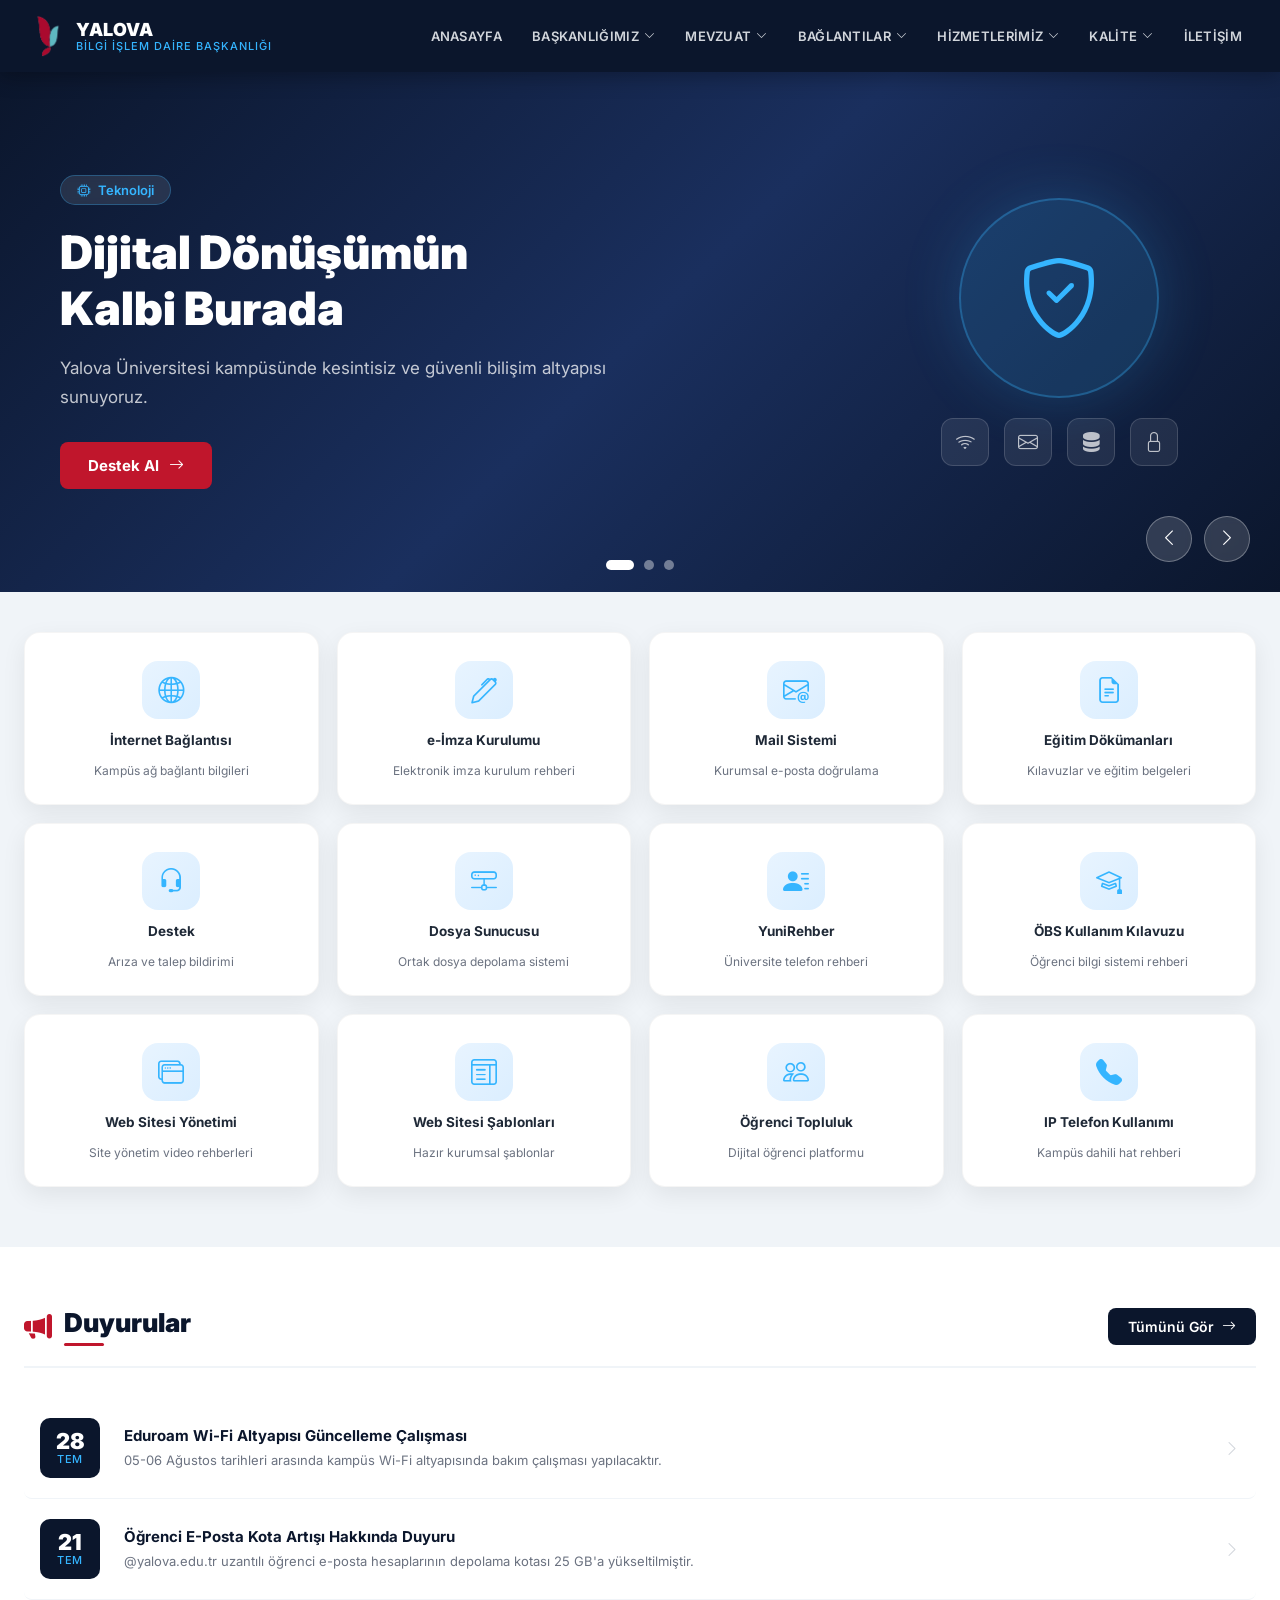
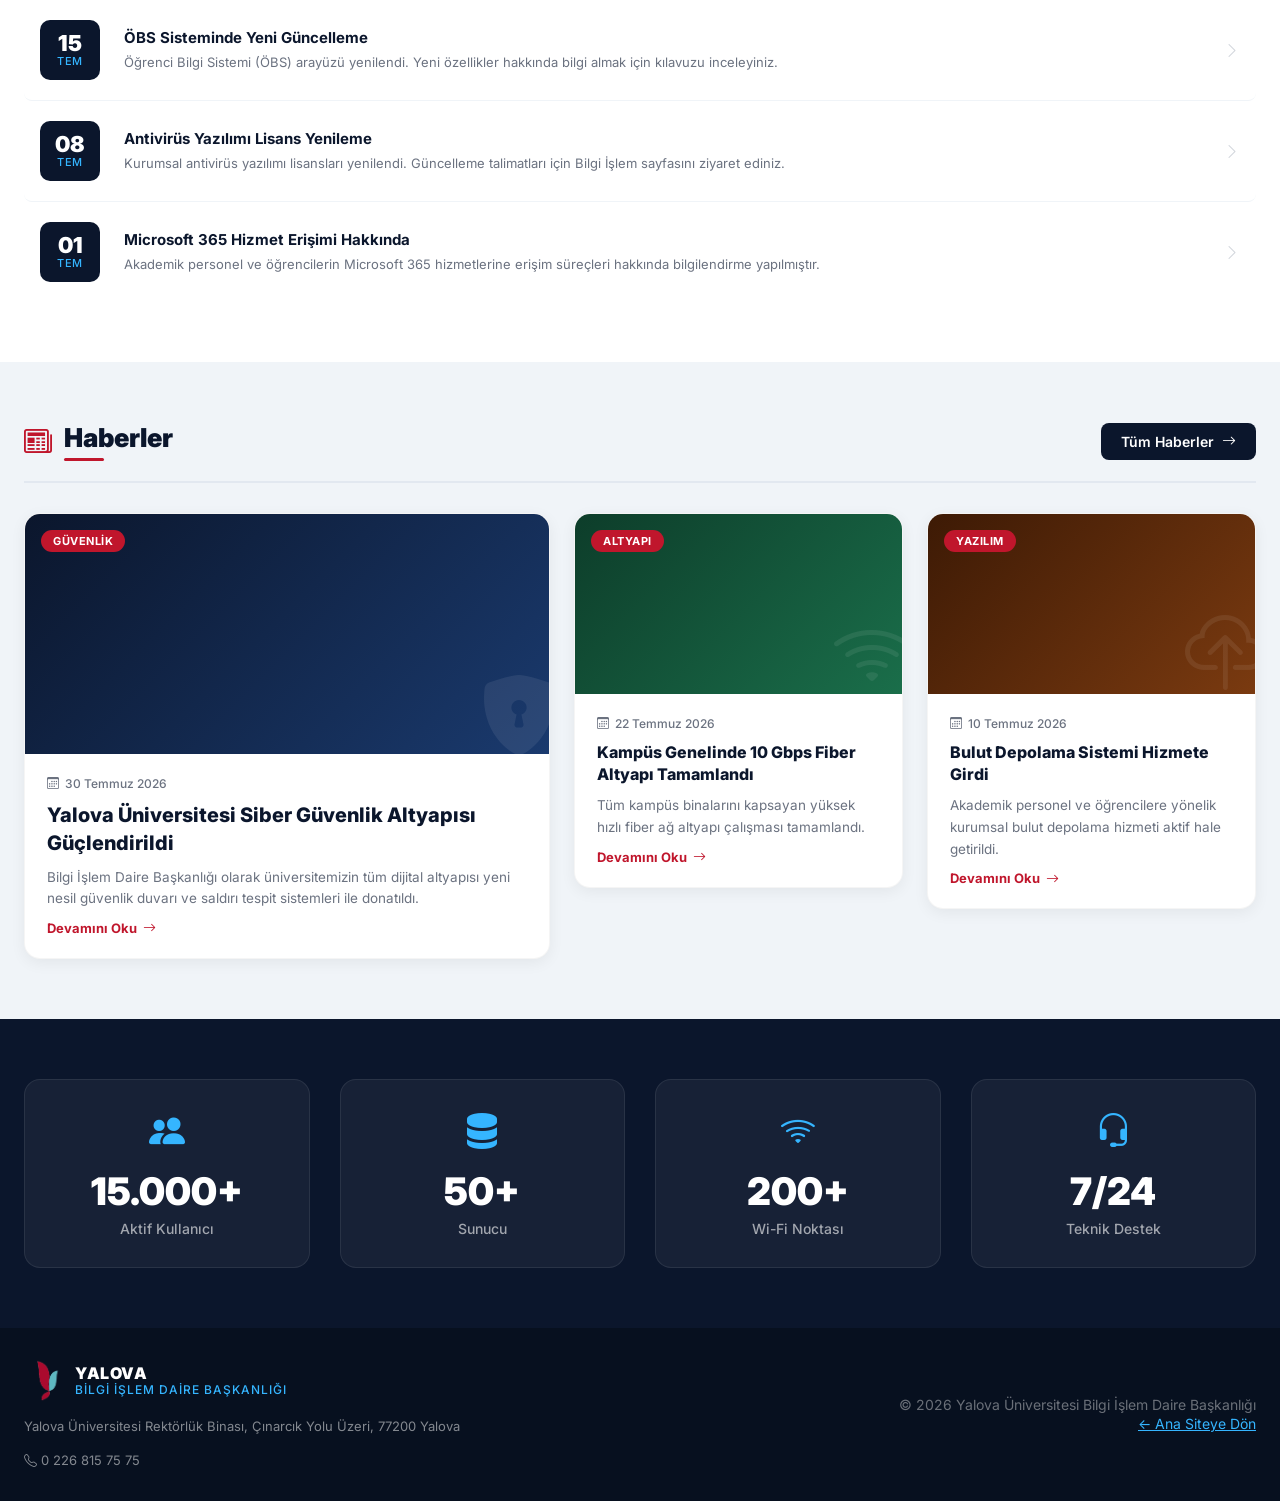
==== commit f7eae4e9: "Add news section to BİDB page" ====
--- a/bilgi-islem.html
+++ b/bilgi-islem.html
@@ -289,6 +289,62 @@
         </div>
     </section>
 
+    <!-- HABERLER -->
+    <section class="bidb-news">
+        <div class="bidb-news-container">
+            <div class="bidb-news-header">
+                <div class="bidb-ann-title-wrap">
+                    <i class="bi bi-newspaper"></i>
+                    <h2>Haberler</h2>
+                </div>
+                <a href="https://bidb.yalova.edu.tr" class="bidb-ann-all">Tüm Haberler <i class="bi bi-arrow-right"></i></a>
+            </div>
+            <div class="bidb-news-grid">
+                <!-- Haber 1 -->
+                <a href="#" class="bidb-news-card bidb-news-card--featured">
+                    <div class="bidb-news-img" style="background: linear-gradient(135deg,#0b162c,#1a3a6e);">
+                        <i class="bi bi-shield-lock-fill bidb-news-bg-icon"></i>
+                        <div class="bidb-news-badge">Güvenlik</div>
+                    </div>
+                    <div class="bidb-news-body">
+                        <div class="bidb-news-date"><i class="bi bi-calendar3"></i> 30 Temmuz 2026</div>
+                        <h3>Yalova Üniversitesi Siber Güvenlik Altyapısı Güçlendirildi</h3>
+                        <p>Bilgi İşlem Daire Başkanlığı olarak üniversitemizin tüm dijital altyapısı yeni nesil güvenlik duvarı ve saldırı tespit sistemleri ile donatıldı.</p>
+                        <span class="bidb-news-read">Devamını Oku <i class="bi bi-arrow-right"></i></span>
+                    </div>
+                </a>
+
+                <!-- Haber 2 -->
+                <a href="#" class="bidb-news-card">
+                    <div class="bidb-news-img" style="background: linear-gradient(135deg,#0d3d2a,#1a6e4a);">
+                        <i class="bi bi-wifi bidb-news-bg-icon"></i>
+                        <div class="bidb-news-badge">Altyapı</div>
+                    </div>
+                    <div class="bidb-news-body">
+                        <div class="bidb-news-date"><i class="bi bi-calendar3"></i> 22 Temmuz 2026</div>
+                        <h3>Kampüs Genelinde 10 Gbps Fiber Altyapı Tamamlandı</h3>
+                        <p>Tüm kampüs binalarını kapsayan yüksek hızlı fiber ağ altyapı çalışması tamamlandı.</p>
+                        <span class="bidb-news-read">Devamını Oku <i class="bi bi-arrow-right"></i></span>
+                    </div>
+                </a>
+
+                <!-- Haber 3 -->
+                <a href="#" class="bidb-news-card">
+                    <div class="bidb-news-img" style="background: linear-gradient(135deg,#3d1a05,#7a3a10);">
+                        <i class="bi bi-cloud-upload bidb-news-bg-icon"></i>
+                        <div class="bidb-news-badge">Yazılım</div>
+                    </div>
+                    <div class="bidb-news-body">
+                        <div class="bidb-news-date"><i class="bi bi-calendar3"></i> 10 Temmuz 2026</div>
+                        <h3>Bulut Depolama Sistemi Hizmete Girdi</h3>
+                        <p>Akademik personel ve öğrencilere yönelik kurumsal bulut depolama hizmeti aktif hale getirildi.</p>
+                        <span class="bidb-news-read">Devamını Oku <i class="bi bi-arrow-right"></i></span>
+                    </div>
+                </a>
+            </div>
+        </div>
+    </section>
+
     <!-- BİLGİ KUTULARI (İstatistik) -->
     <section class="bidb-stats">
         <div class="stats-container">
--- a/css/bilgi-islem.css
+++ b/css/bilgi-islem.css
@@ -611,6 +611,142 @@
     flex-shrink: 0;
 }
 
+/* ——— HABERLER ——— */
+.bidb-news {
+    padding: 60px 24px;
+    background: #f0f4f8;
+}
+
+.bidb-news-container {
+    max-width: 1400px;
+    margin: 0 auto;
+}
+
+.bidb-news-header {
+    display: flex;
+    justify-content: space-between;
+    align-items: center;
+    margin-bottom: 30px;
+    padding-bottom: 20px;
+    border-bottom: 2px solid #e2e8f0;
+}
+
+.bidb-news-grid {
+    display: grid;
+    grid-template-columns: 1.6fr 1fr 1fr;
+    gap: 24px;
+    align-items: start;
+}
+
+/* Haber Kartı */
+.bidb-news-card {
+    background: #fff;
+    border-radius: 16px;
+    overflow: hidden;
+    text-decoration: none;
+    color: var(--text);
+    display: flex;
+    flex-direction: column;
+    box-shadow: 0 4px 15px rgba(0,0,0,0.06);
+    transition: all 0.35s ease;
+    border: 1px solid rgba(0,0,0,0.04);
+}
+
+.bidb-news-card:hover {
+    transform: translateY(-6px);
+    box-shadow: 0 12px 30px rgba(0,0,0,0.12);
+    color: var(--text);
+}
+
+/* Resim Alanı */
+.bidb-news-img {
+    position: relative;
+    height: 180px;
+    display: flex;
+    align-items: center;
+    justify-content: center;
+    overflow: hidden;
+}
+
+.bidb-news-card--featured .bidb-news-img {
+    height: 240px;
+}
+
+.bidb-news-bg-icon {
+    font-size: 80px;
+    color: rgba(255,255,255,0.08);
+    position: absolute;
+    right: -10px;
+    bottom: -10px;
+}
+
+.bidb-news-badge {
+    position: absolute;
+    top: 16px;
+    left: 16px;
+    background: var(--red);
+    color: #fff;
+    font-size: 11px;
+    font-weight: 700;
+    padding: 4px 12px;
+    border-radius: 20px;
+    letter-spacing: 0.5px;
+    text-transform: uppercase;
+}
+
+/* İçerik Alanı */
+.bidb-news-body {
+    padding: 22px;
+    display: flex;
+    flex-direction: column;
+    gap: 10px;
+    flex: 1;
+}
+
+.bidb-news-date {
+    font-size: 12px;
+    color: var(--muted);
+    display: flex;
+    align-items: center;
+    gap: 6px;
+    font-weight: 500;
+}
+
+.bidb-news-body h3 {
+    font-size: 16px;
+    font-weight: 800;
+    color: var(--navy);
+    line-height: 1.4;
+    margin: 0;
+}
+
+.bidb-news-card--featured .bidb-news-body h3 {
+    font-size: 20px;
+}
+
+.bidb-news-body p {
+    font-size: 13.5px;
+    color: var(--muted);
+    line-height: 1.6;
+    margin: 0;
+    flex: 1;
+}
+
+.bidb-news-read {
+    display: inline-flex;
+    align-items: center;
+    gap: 6px;
+    font-size: 13px;
+    font-weight: 700;
+    color: var(--red);
+    margin-top: auto;
+    transition: gap 0.2s;
+}
+
+.bidb-news-card:hover .bidb-news-read {
+    gap: 10px;
+}
+
 /* ——— RESPONSIVE ——— */
 @media (max-width: 1200px) {
     .quick-grid { grid-template-columns: repeat(3, 1fr); }
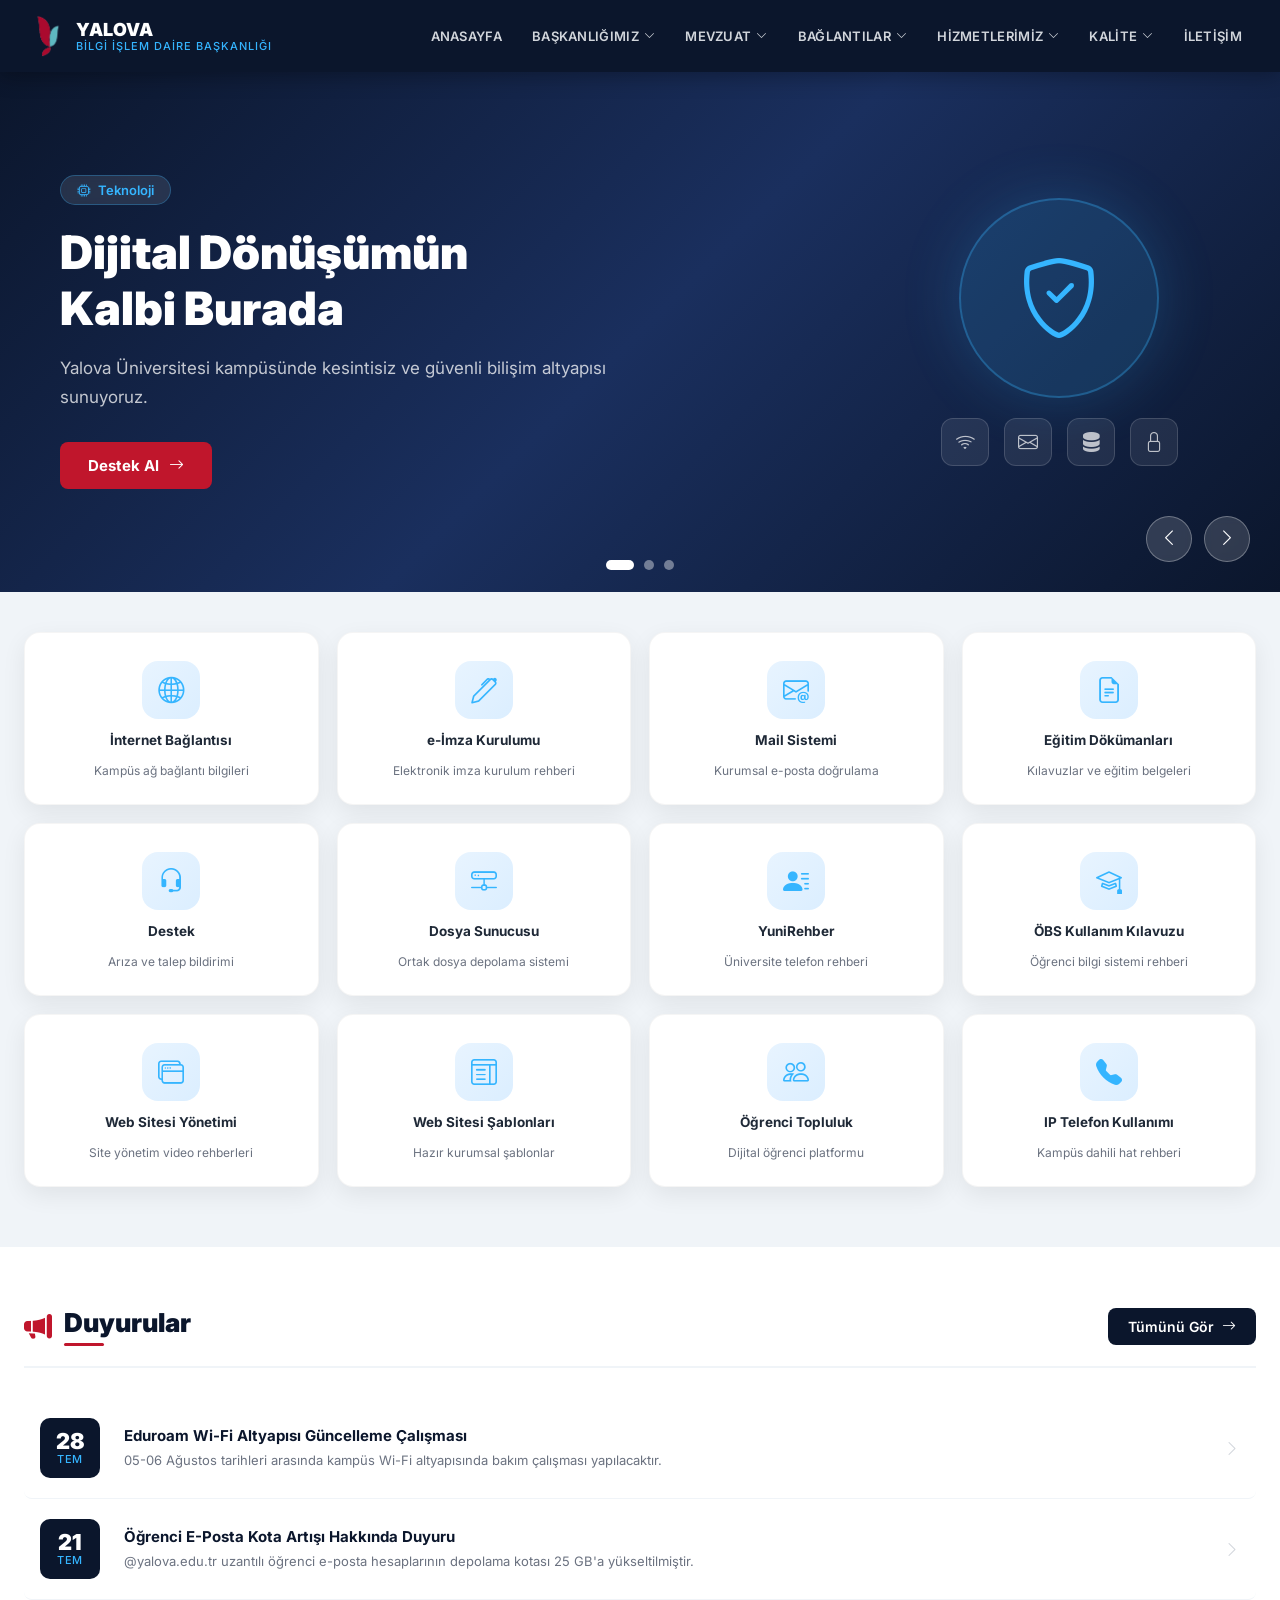
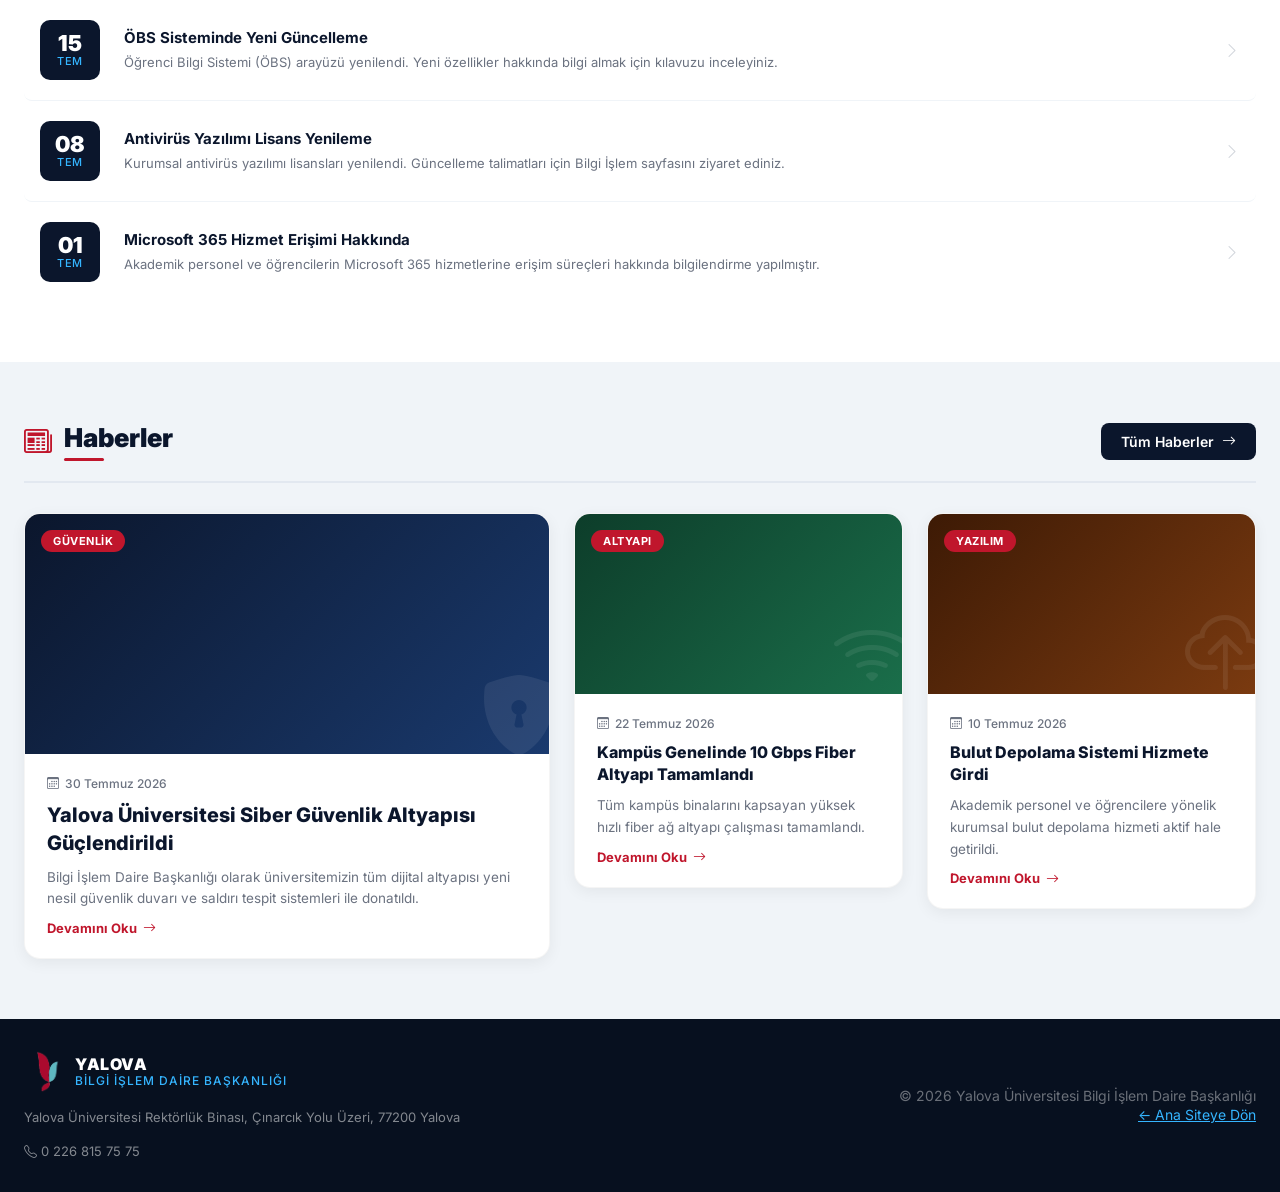
==== commit 8ae7ed47: "Remove stats section from BİDB page" ====
--- a/bilgi-islem.html
+++ b/bilgi-islem.html
@@ -345,32 +345,6 @@
         </div>
     </section>
 
-    <!-- BİLGİ KUTULARI (İstatistik) -->
-    <section class="bidb-stats">
-        <div class="stats-container">
-            <div class="stat-card">
-                <i class="bi bi-people-fill"></i>
-                <div class="stat-num">15.000+</div>
-                <div class="stat-label">Aktif Kullanıcı</div>
-            </div>
-            <div class="stat-card">
-                <i class="bi bi-server"></i>
-                <div class="stat-num">50+</div>
-                <div class="stat-label">Sunucu</div>
-            </div>
-            <div class="stat-card">
-                <i class="bi bi-wifi"></i>
-                <div class="stat-num">200+</div>
-                <div class="stat-label">Wi-Fi Noktası</div>
-            </div>
-            <div class="stat-card">
-                <i class="bi bi-headset"></i>
-                <div class="stat-num">7/24</div>
-                <div class="stat-label">Teknik Destek</div>
-            </div>
-        </div>
-    </section>
-
     <!-- FOOTER BASIT -->
     <footer class="bidb-footer">
         <div class="bidb-footer-inner">
--- a/css/bilgi-islem.css
+++ b/css/bilgi-islem.css
@@ -390,49 +390,6 @@
     line-height: 1.5;
 }
 
-/* ——— İSTATİSTİKLER ——— */
-.bidb-stats {
-    background: var(--navy);
-    padding: 60px 24px;
-}
-.stats-container {
-    max-width: 1400px;
-    margin: 0 auto;
-    display: grid;
-    grid-template-columns: repeat(4, 1fr);
-    gap: 30px;
-}
-.stat-card {
-    text-align: center;
-    color: #fff;
-    padding: 30px;
-    border-radius: 16px;
-    background: rgba(255,255,255,0.05);
-    border: 1px solid rgba(255,255,255,0.08);
-    transition: all 0.3s;
-}
-.stat-card:hover {
-    background: rgba(53,181,255,0.1);
-    border-color: rgba(53,181,255,0.2);
-    transform: translateY(-4px);
-}
-.stat-card i {
-    font-size: 36px;
-    color: var(--cyan);
-    margin-bottom: 14px;
-    display: block;
-}
-.stat-num {
-    font-size: 38px;
-    font-weight: 900;
-    margin-bottom: 6px;
-}
-.stat-label {
-    font-size: 14px;
-    color: rgba(255,255,255,0.6);
-    font-weight: 500;
-}
-
 /* ——— FOOTER ——— */
 .bidb-footer {
     background: #07101f;
@@ -758,11 +715,10 @@
     .mobile-toggle { display: block; }
     .bidb-slide-content h2 { font-size: 32px; }
     .quick-grid { grid-template-columns: repeat(2, 1fr); }
-    .stats-container { grid-template-columns: repeat(2, 1fr); }
 }
 @media (max-width: 576px) {
     .quick-grid { grid-template-columns: 1fr 1fr; }
-    .stats-container { grid-template-columns: 1fr 1fr; }
     .bidb-slide-content { padding: 30px 24px; }
     .bidb-slide-content h2 { font-size: 26px; }
-}
+    .bidb-news-grid { grid-template-columns: 1fr; }
+}
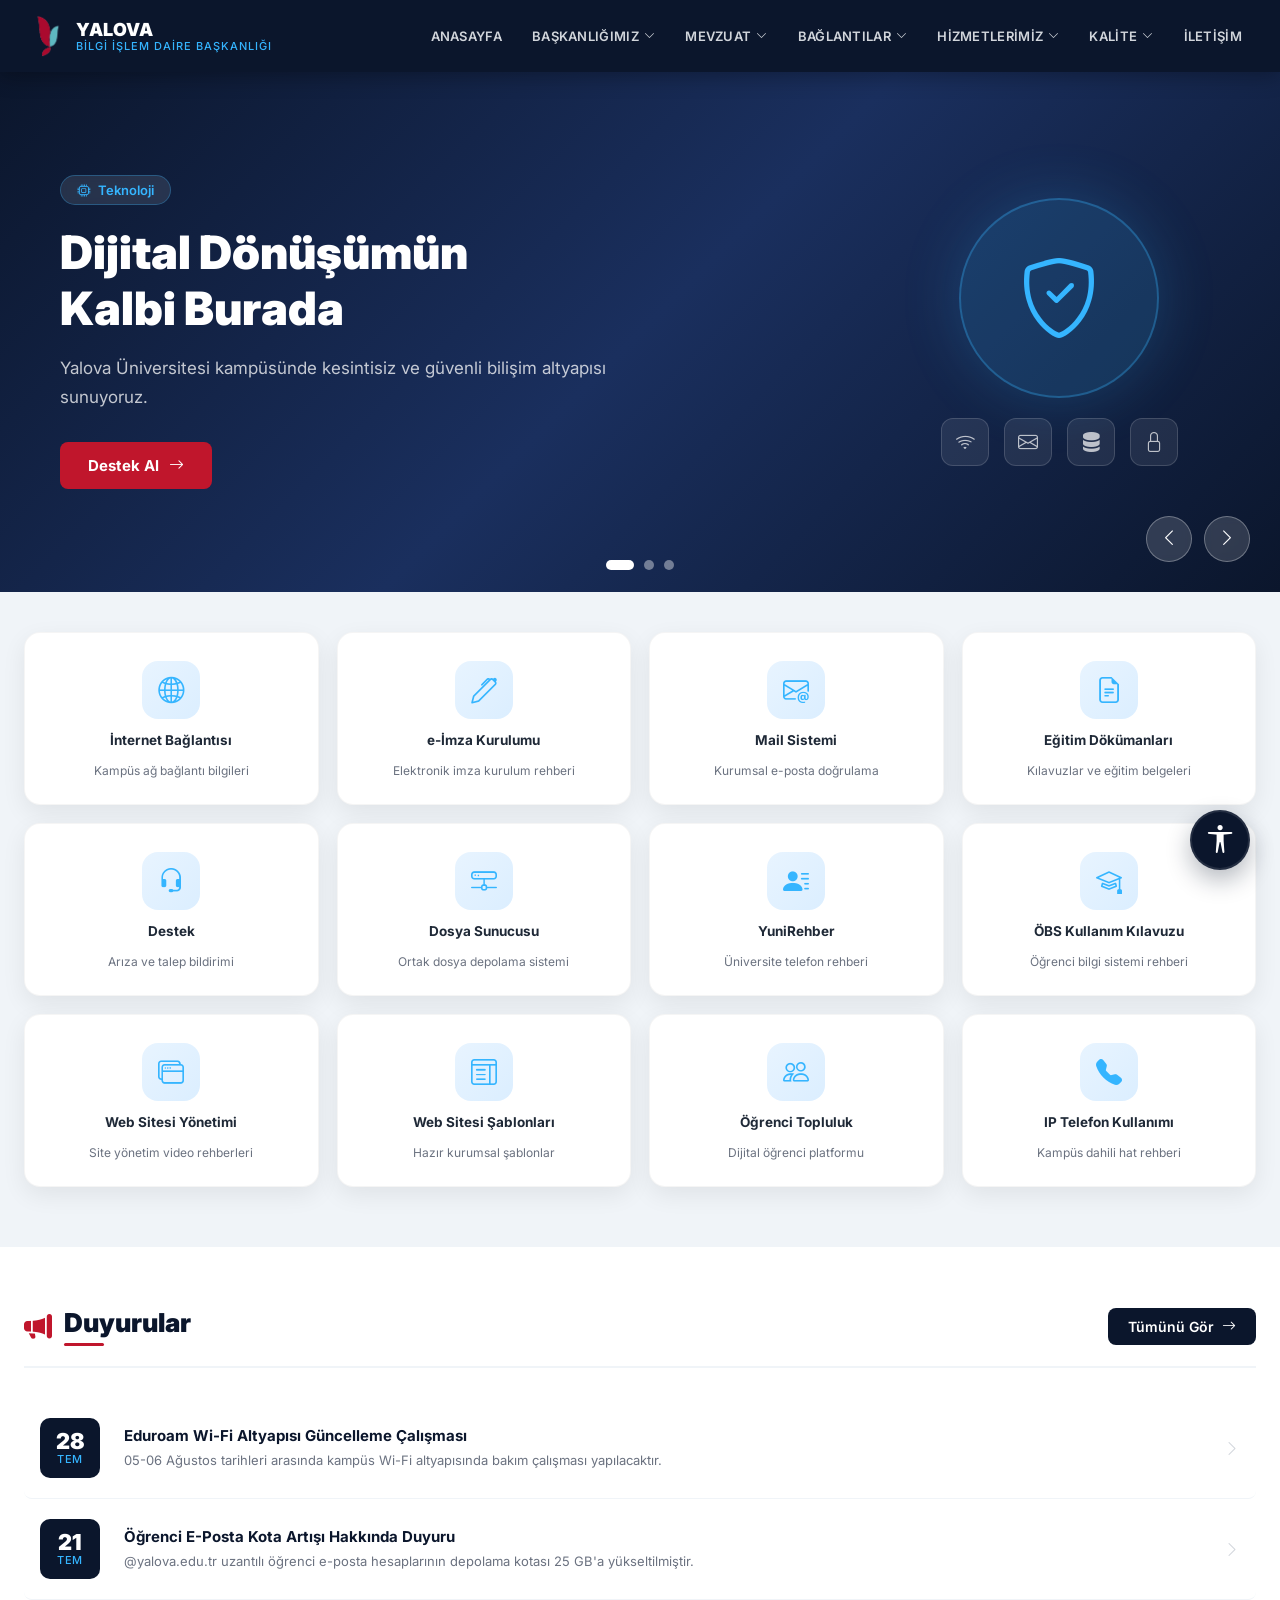
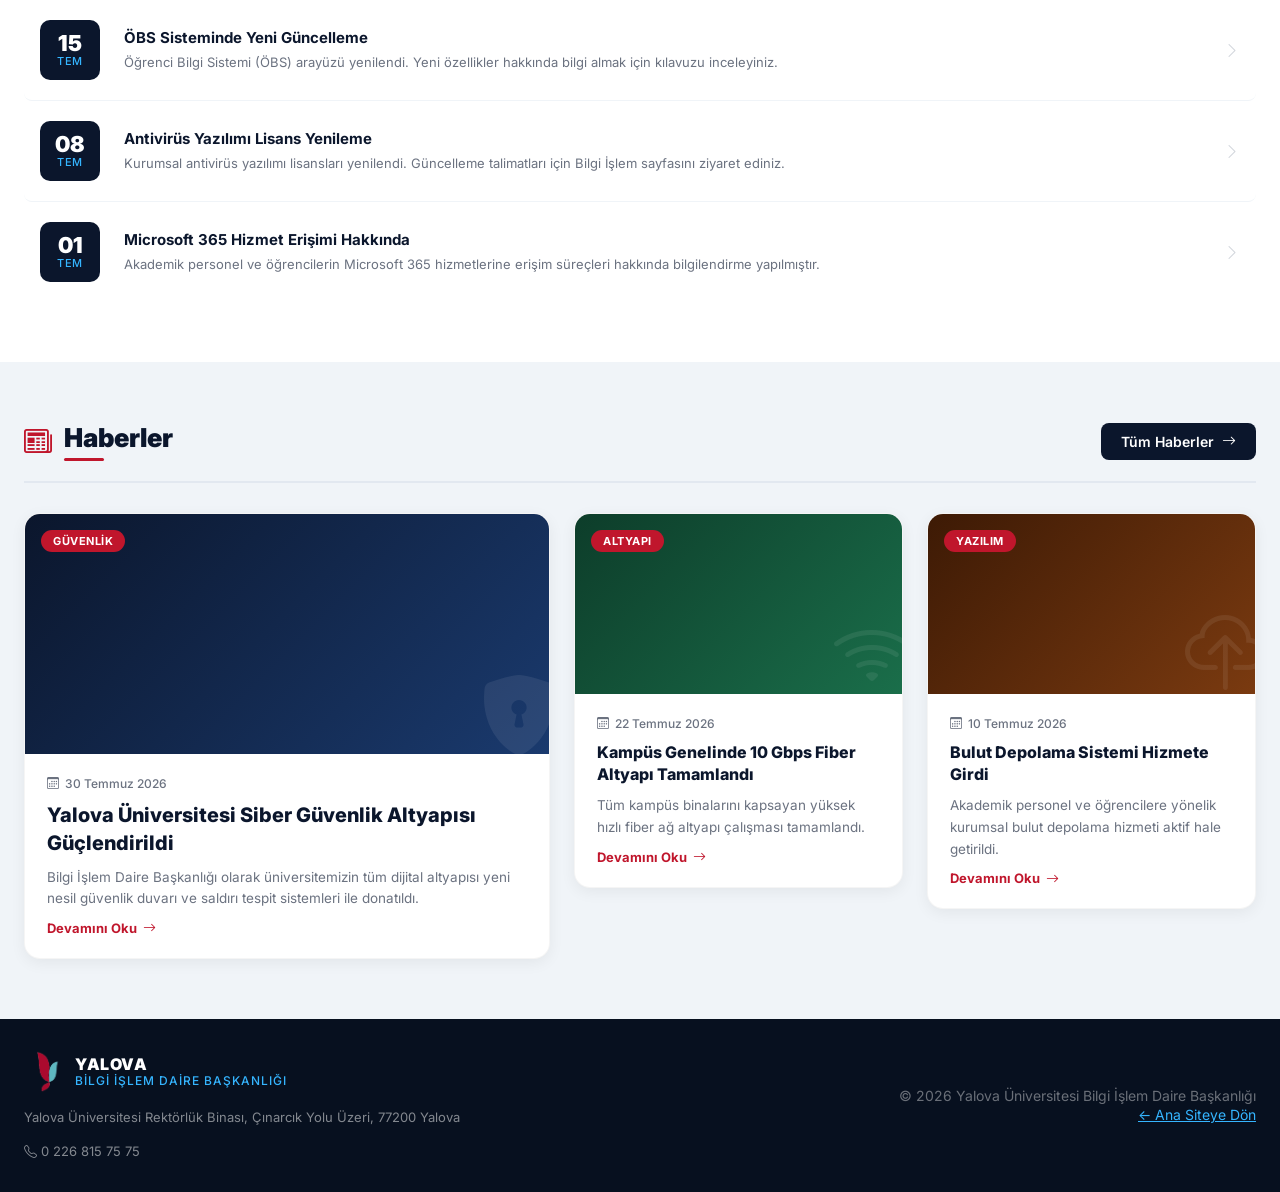
==== commit 807bf3c4: "Add global Accessibility (Erişilebilirlik) Widget" ====
--- a/bilgi-islem.html
+++ b/bilgi-islem.html
@@ -1,4 +1,4 @@
-<!DOCTYPE html>
+﻿<!DOCTYPE html>
 <html lang="tr">
 <head>
     <meta charset="UTF-8">
@@ -10,6 +10,7 @@
     <link href="https://fonts.googleapis.com/css2?family=Inter:wght@300;400;500;600;700;900&display=swap" rel="stylesheet">
     <link href="https://cdn.jsdelivr.net/npm/bootstrap-icons@1.11.3/font/bootstrap-icons.min.css" rel="stylesheet">
     <link rel="stylesheet" href="css/bilgi-islem.css">
+    <link rel="stylesheet" href="css/accessibility.css">
 </head>
 <body>
 
@@ -364,5 +365,25 @@
     </footer>
 
     <script src="js/bidb-slider.js"></script>
+    <!-- ERİŞİLEBİLİRLİK MENÜSÜ -->
+    <button class="a11y-trigger" id="a11yTrigger" aria-label="Erişilebilirlik Menüsünü Aç">
+        <i class="bi bi-universal-access"></i>
+    </button>
+    <div class="a11y-panel" id="a11yPanel">
+        <div class="a11y-header">
+            <h3><i class="bi bi-universal-access-circle"></i> Erişilebilirlik</h3>
+            <button class="a11y-close" id="a11yClose"><i class="bi bi-x-lg"></i></button>
+        </div>
+        <div class="a11y-options">
+            <button class="a11y-btn" id="btnHighContrast"><i class="bi bi-circle-half"></i> Yüksek Karşıtlık</button>
+            <button class="a11y-btn" id="btnLargeText"><i class="bi bi-zoom-in"></i> Metni Büyüt</button>
+            <button class="a11y-btn" id="btnReadableFont"><i class="bi bi-fonts"></i> Okunabilir Font</button>
+            <button class="a11y-btn" id="btnHighlightLinks"><i class="bi bi-link-45deg"></i> Bağlantıları Vurgula</button>
+            <button class="a11y-btn" id="btnStopAnimations"><i class="bi bi-pause-circle"></i> Animasyonları Durdur</button>
+            <button class="a11y-btn a11y-reset" id="btnA11yReset"><i class="bi bi-arrow-counterclockwise"></i> Ayarları Sıfırla</button>
+        </div>
+    </div>
+    <script src="js/accessibility.js"></script>
 </body>
 </html>
+
--- a/css/accessibility.css
+++ b/css/accessibility.css
@@ -0,0 +1,218 @@
+/* =========================================
+   ERİŞİLEBİLİRLİK (ACCESSIBILITY) CSS
+   ========================================= */
+
+/* --- PANAL VE BUTON TASARIMI --- */
+.a11y-trigger {
+    position: fixed;
+    bottom: 30px;
+    right: 30px;
+    width: 60px;
+    height: 60px;
+    background: #0b162c;
+    color: #fff;
+    border-radius: 50%;
+    display: flex;
+    align-items: center;
+    justify-content: center;
+    font-size: 28px;
+    cursor: pointer;
+    box-shadow: 0 10px 25px rgba(11, 22, 44, 0.3);
+    z-index: 9999;
+    transition: all 0.3s ease;
+    border: 2px solid rgba(255, 255, 255, 0.1);
+}
+
+.a11y-trigger:hover {
+    transform: scale(1.1);
+    background: #C0162C;
+}
+
+.a11y-panel {
+    position: fixed;
+    bottom: 100px;
+    right: 30px;
+    width: 320px;
+    background: rgba(255, 255, 255, 0.95);
+    backdrop-filter: blur(10px);
+    border-radius: 16px;
+    box-shadow: 0 15px 40px rgba(0, 0, 0, 0.15);
+    border: 1px solid rgba(0,0,0,0.05);
+    z-index: 9998;
+    padding: 24px;
+    opacity: 0;
+    visibility: hidden;
+    transform: translateY(20px);
+    transition: all 0.3s ease;
+}
+
+.a11y-panel.open {
+    opacity: 1;
+    visibility: visible;
+    transform: translateY(0);
+}
+
+.a11y-header {
+    display: flex;
+    justify-content: space-between;
+    align-items: center;
+    margin-bottom: 20px;
+    padding-bottom: 15px;
+    border-bottom: 1px solid #eee;
+}
+
+.a11y-header h3 {
+    margin: 0;
+    font-size: 18px;
+    font-weight: 800;
+    color: #0b162c;
+    display: flex;
+    align-items: center;
+    gap: 8px;
+}
+
+.a11y-close {
+    background: none;
+    border: none;
+    font-size: 24px;
+    color: #6b7280;
+    cursor: pointer;
+    transition: color 0.2s;
+}
+
+.a11y-close:hover {
+    color: #C0162C;
+}
+
+.a11y-options {
+    display: flex;
+    flex-direction: column;
+    gap: 10px;
+}
+
+.a11y-btn {
+    display: flex;
+    align-items: center;
+    gap: 12px;
+    width: 100%;
+    padding: 12px 16px;
+    background: #f8f9fa;
+    border: 1px solid #e5e7eb;
+    border-radius: 10px;
+    font-size: 14px;
+    font-weight: 600;
+    color: #374151;
+    cursor: pointer;
+    transition: all 0.2s;
+}
+
+.a11y-btn i {
+    font-size: 18px;
+    color: #35b5ff;
+}
+
+.a11y-btn:hover {
+    background: #f3f4f6;
+    border-color: #d1d5db;
+}
+
+.a11y-btn.active {
+    background: #0b162c;
+    color: #fff;
+    border-color: #0b162c;
+}
+
+.a11y-btn.active i {
+    color: #fff;
+}
+
+.a11y-reset {
+    margin-top: 15px;
+    background: #C0162C;
+    color: #fff;
+    justify-content: center;
+    border-color: #C0162C;
+}
+
+.a11y-reset i {
+    color: #fff;
+}
+
+.a11y-reset:hover {
+    background: #a01022;
+}
+
+/* --- ERİŞİLEBİLİRLİK SINIFLARI (BODYA UYGULANIR) --- */
+
+/* 1. Yüksek Karşıtlık (High Contrast) */
+body.a11y-high-contrast, 
+body.a11y-high-contrast * {
+    background-color: #000000 !important;
+    background-image: none !important;
+    color: #ffffff !important;
+    border-color: #ffffff !important;
+    box-shadow: none !important;
+}
+body.a11y-high-contrast a,
+body.a11y-high-contrast a * {
+    color: #ffff00 !important;
+    text-decoration: underline !important;
+}
+body.a11y-high-contrast img {
+    filter: grayscale(100%) contrast(120%) !important;
+}
+/* A11y menüsünün kendisi yüksek karşıtlıkta bozulmasın */
+body.a11y-high-contrast .a11y-panel, 
+body.a11y-high-contrast .a11y-panel * {
+    background-color: #000 !important;
+    color: #fff !important;
+    border-color: #fff !important;
+}
+
+/* 2. Metin Büyütme (Large Text) */
+body.a11y-large-text p, 
+body.a11y-large-text span, 
+body.a11y-large-text a, 
+body.a11y-large-text div, 
+body.a11y-large-text li {
+    font-size: 115% !important;
+    line-height: 1.7 !important;
+}
+body.a11y-large-text h1, 
+body.a11y-large-text h2, 
+body.a11y-large-text h3 {
+    font-size: 120% !important;
+}
+
+/* 3. Okunabilir Font (Readable Font) */
+body.a11y-readable-font * {
+    font-family: Arial, Helvetica, sans-serif !important;
+    letter-spacing: 0.5px !important;
+    word-spacing: 2px !important;
+}
+
+/* 4. Bağlantıları Vurgula (Highlight Links) */
+body.a11y-highlight-links a {
+    text-decoration: underline !important;
+    text-decoration-thickness: 3px !important;
+    text-decoration-color: #ffff00 !important;
+    background-color: #000 !important;
+    color: #fff !important;
+    padding: 2px 4px !important;
+    border-radius: 4px !important;
+}
+body.a11y-highlight-links .a11y-trigger,
+body.a11y-highlight-links .a11y-btn {
+    text-decoration: none !important;
+    background-color: inherit !important;
+    color: inherit !important;
+}
+
+/* 5. Animasyonları Durdur (Stop Animations) */
+body.a11y-stop-animations *, 
+body.a11y-stop-animations *::before, 
+body.a11y-stop-animations *::after {
+    transition: none !important;
+    animation: none !important;
+    scroll-behavior: auto !important;
+}
